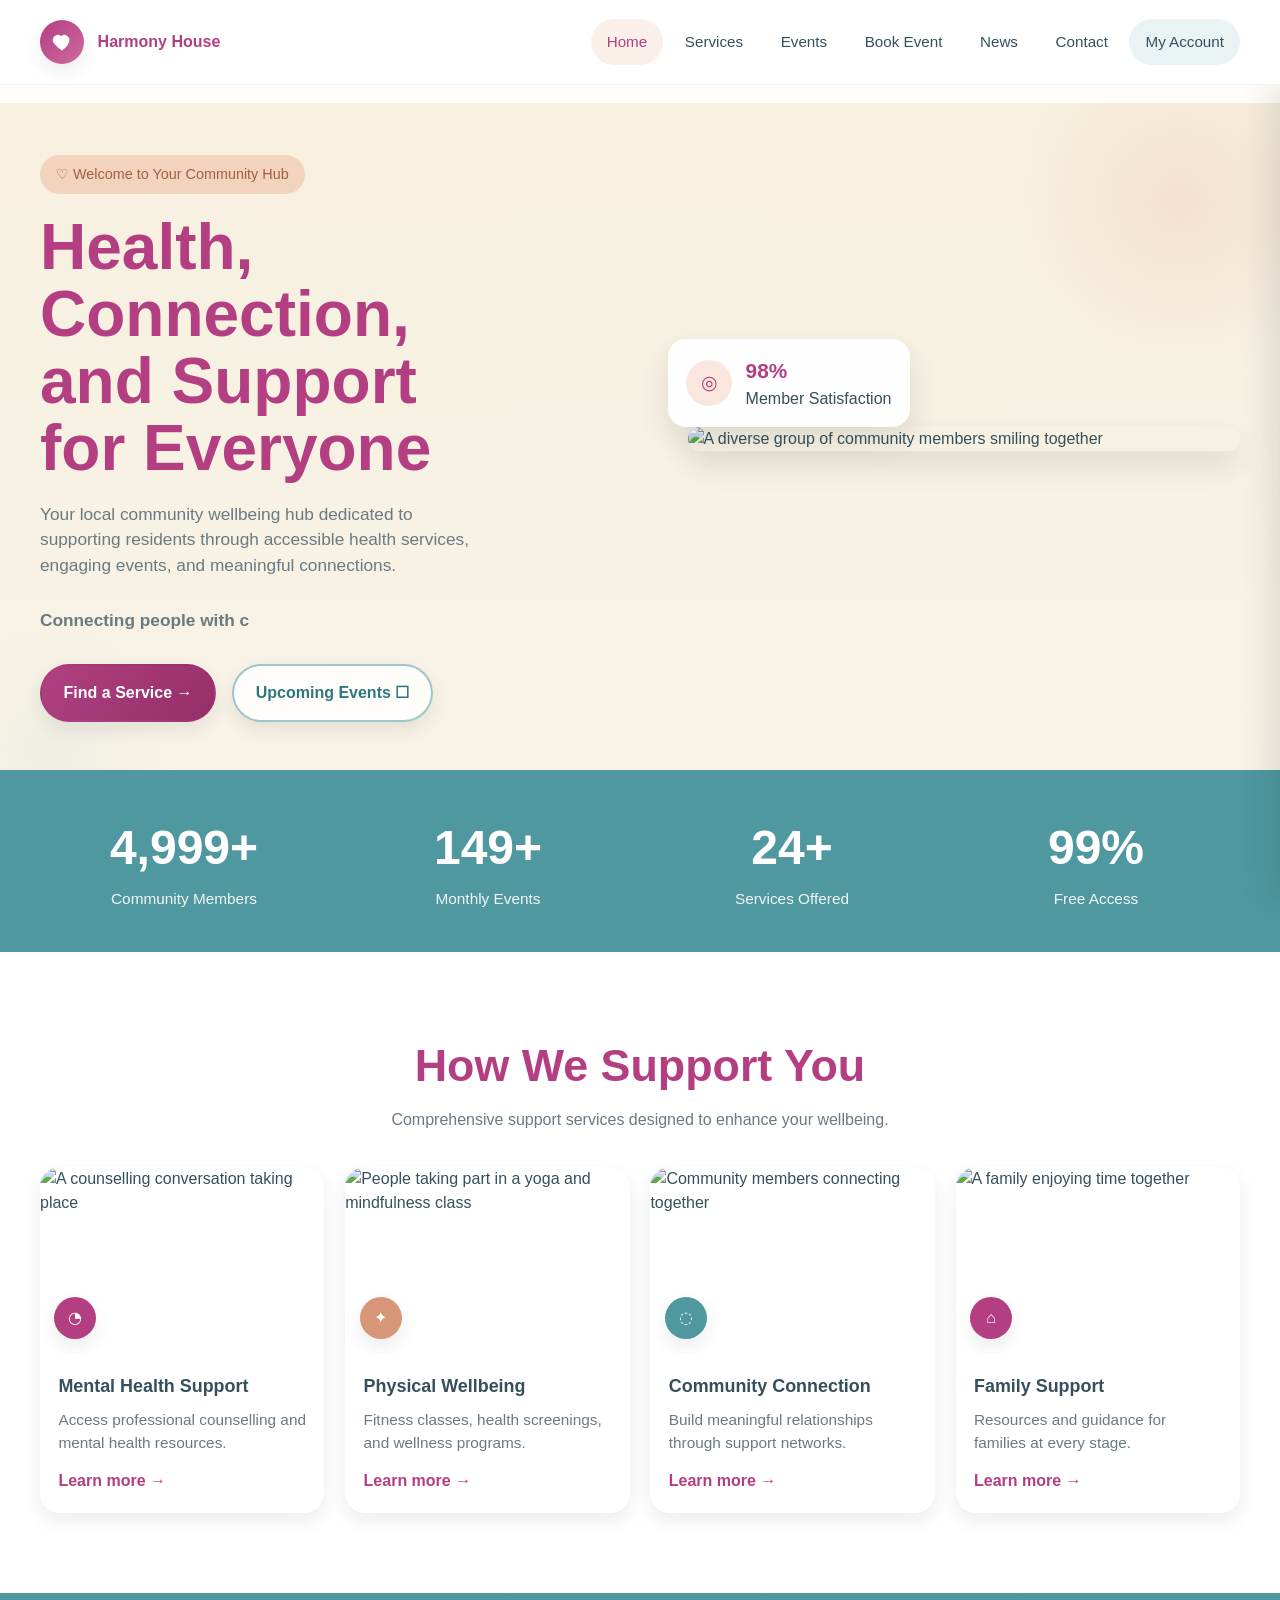
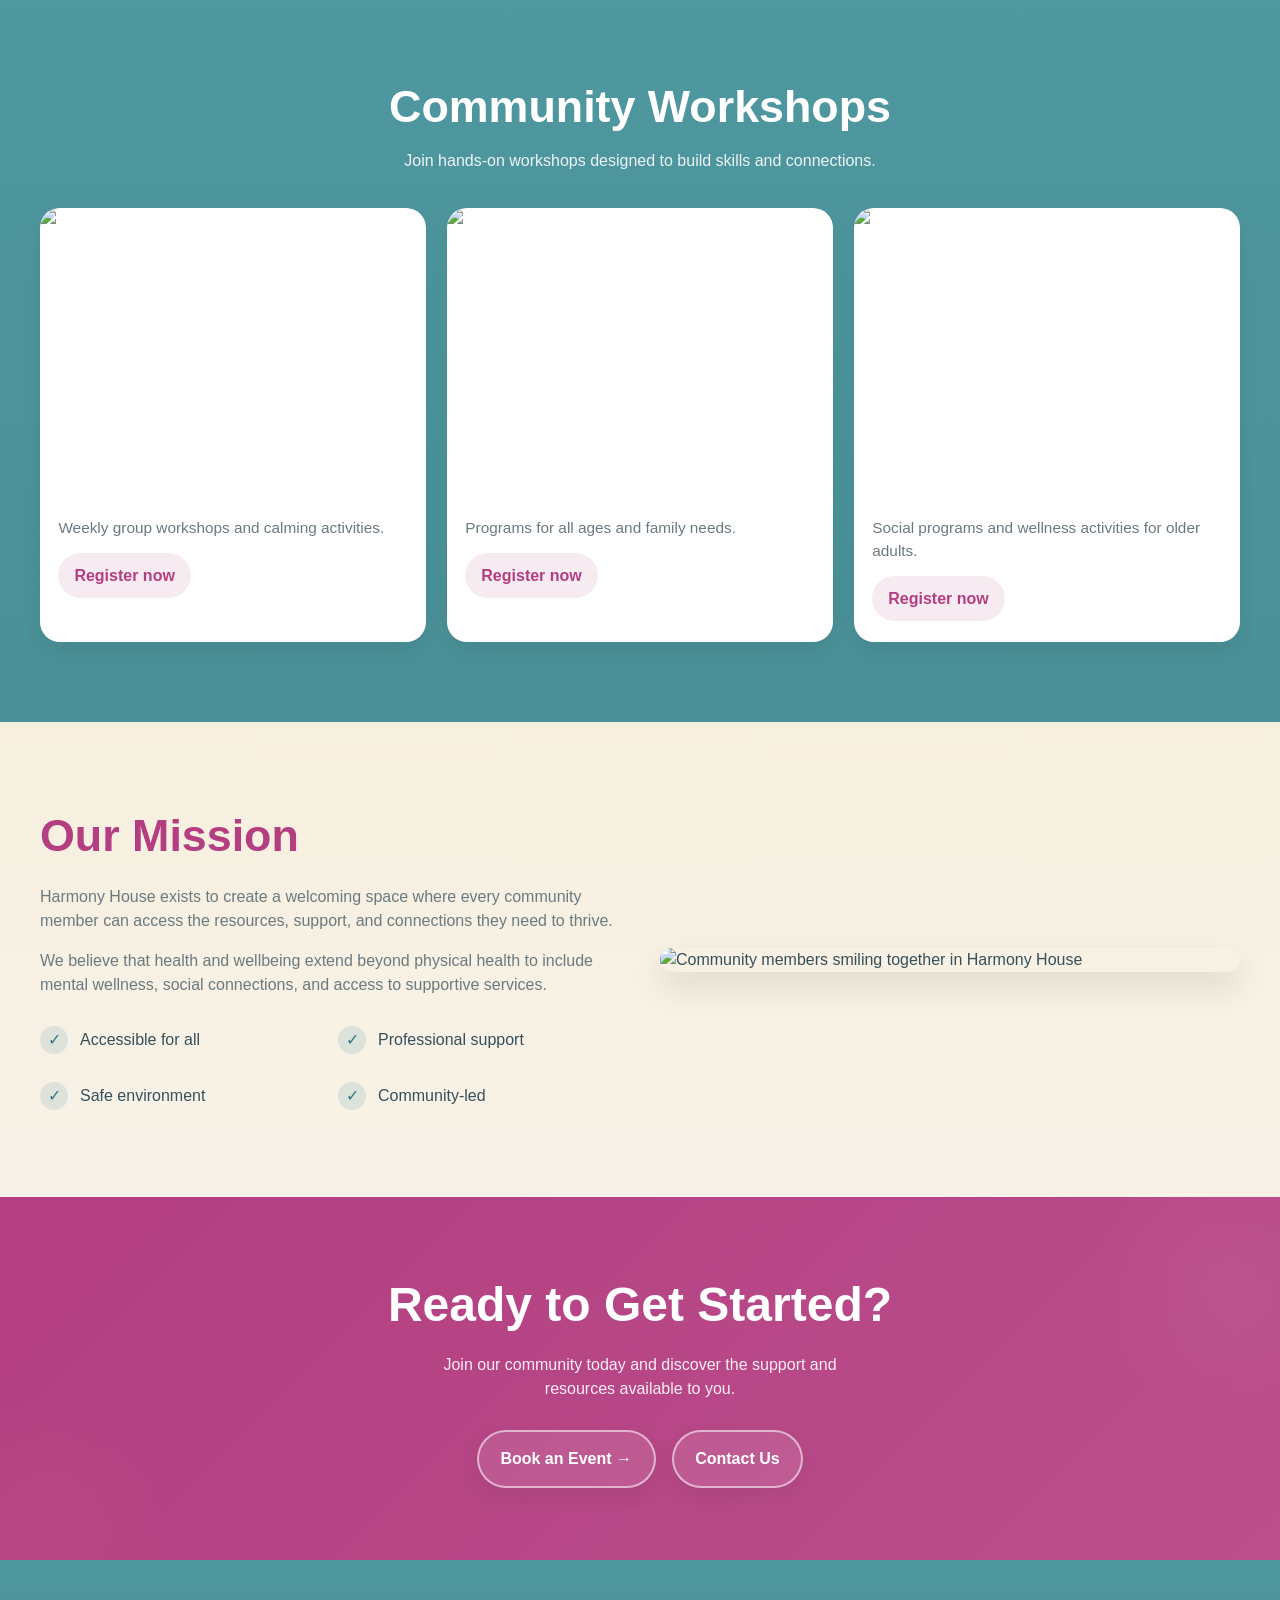
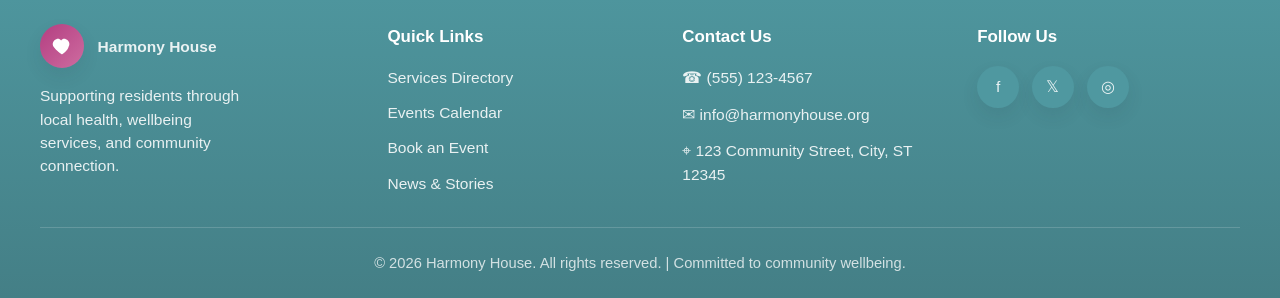
==== index.html @ 7d6f1ca0 "Initializing homepage" ====
<!DOCTYPE html>
<html lang="en">
<head>
  <meta charset="UTF-8" />
  <meta name="viewport" content="width=device-width, initial-scale=1.0" />
  <title>Harmony House | Home</title>
  <link rel="stylesheet" href="style.css">
</head>
<body>
  <div class="menu-overlay" id="menuOverlay"></div>

  <header class="site-header" id="siteHeader">
    <div class="container nav-wrap">
      <a class="brand" href="index.html" aria-label="Harmony House home page">
        <span class="brand-logo" aria-hidden="true">
          <svg viewBox="0 0 24 24" fill="currentColor">
            <path d="M12 21s-6.716-4.283-9.192-8.26C.963 9.76 2.15 5.85 5.79 4.504c2.075-.769 4.086-.09 5.21 1.46 1.124-1.55 3.135-2.229 5.21-1.46 3.64 1.347 4.826 5.256 2.982 8.236C18.716 16.717 12 21 12 21z"/>
          </svg>
        </span>
        <span>Harmony House</span>
      </a>

      <nav class="desktop-nav" aria-label="Primary navigation">
        <a href="index.html" class="active">Home</a>
        <a href="services.html">Services</a>
        <a href="events.html">Events</a>
        <a href="booking.html">Book Event</a>
        <a href="news.html">News</a>
        <a href="contact.html">Contact</a>
        <a href="account.html" class="account-link">My Account</a>
      </nav>

      <button class="menu-toggle" id="menuToggle" aria-label="Open navigation menu" aria-expanded="false" aria-controls="mobileMenu">
        <span></span>
      </button>
    </div>
  </header>

  <aside class="mobile-menu" id="mobileMenu" aria-hidden="true">
    <nav class="mobile-links" aria-label="Mobile navigation">
      <a href="index.html" class="active">Home</a>
      <a href="services.html">Services</a>
      <a href="events.html">Events</a>
      <a href="booking.html">Book Event</a>
      <a href="news.html">News</a>
      <a href="contact.html">Contact</a>
      <a href="account.html" class="account-link">My Account</a>
    </nav>

    <div class="mobile-meta">
      <div>
        <h4>Contact Us</h4>
        <p><a href="tel:+445551234567">(555) 123-4567</a></p>
        <p><a href="mailto:info@harmonyhouse.org">info@harmonyhouse.org</a></p>
        <p><a href="https://maps.google.com/?q=123%20Community%20Street%20City%20ST%2012345" target="_blank" rel="noopener">123 Community Street, City, ST 12345</a></p>
      </div>

      <div>
        <h4>Follow Us</h4>
        <div class="social-row">
          <a href="https://facebook.com" target="_blank" rel="noopener" aria-label="Facebook">f</a>
          <a href="https://twitter.com" target="_blank" rel="noopener" aria-label="Twitter">𝕏</a>
          <a href="https://instagram.com" target="_blank" rel="noopener" aria-label="Instagram">◎</a>
        </div>
      </div>
    </div>
  </aside>

  <main>
    <section class="hero">
      <div class="container hero-grid">
        <div class="hero-copy reveal">
          <div class="eyebrow">♡ Welcome to Your Community Hub</div>
          <h1>Health, Connection, and Support for Everyone</h1>
          <p>
            Your local community wellbeing hub dedicated to supporting residents through accessible health services,
            engaging events, and meaningful connections.
          </p>
          <p class="typing-text" id="typingText" aria-live="polite"></p>
          <div class="hero-actions">
            <a class="btn btn-primary" href="services.html">Find a Service →</a>
            <a class="btn btn-secondary" href="events.html">Upcoming Events ☐</a>
          </div>
        </div>

        <div class="hero-media reveal">
          <div class="hero-image">
            <img src="https://images.unsplash.com/photo-1529156069898-49953e39b3ac?auto=format&fit=crop&w=1200&q=80" alt="A diverse group of community members smiling together" />
          </div>
          <div class="satisfaction-badge">
            <div class="satisfaction-icon">◎</div>
            <div>
              <strong id="satisfactionCounter">98%</strong>
              <span>Member Satisfaction</span>
            </div>
          </div>
        </div>
      </div>
    </section>

    <section class="stats">
      <div class="container stats-grid reveal" id="statsGrid">
        <article class="stat-item">
          <span class="stat-number" data-target="5000" data-suffix="+">0</span>
          <span class="stat-label">Community Members</span>
        </article>
        <article class="stat-item">
          <span class="stat-number" data-target="150" data-suffix="+">0</span>
          <span class="stat-label">Monthly Events</span>
        </article>
        <article class="stat-item">
          <span class="stat-number" data-target="25" data-suffix="+">0</span>
          <span class="stat-label">Services Offered</span>
        </article>
        <article class="stat-item">
          <span class="stat-number" data-target="100" data-suffix="%">0</span>
          <span class="stat-label">Free Access</span>
        </article>
      </div>
    </section>

    <section class="section-light">
      <div class="container">
        <div class="section-heading reveal">
          <h2>How We Support You</h2>
          <p>Comprehensive support services designed to enhance your wellbeing.</p>
        </div>

        <div class="card-grid">
          <article class="card reveal">
            <a href="services.html?service=mental-health" aria-label="View mental health support service">
              <div class="card-media">
                <img src="https://images.unsplash.com/photo-1516302752625-fcc3c50ae61f?auto=format&fit=crop&w=900&q=80" alt="A counselling conversation taking place" />
                <span class="icon-chip icon-pink">◔</span>
              </div>
              <div class="card-body">
                <h3>Mental Health Support</h3>
                <p>Access professional counselling and mental health resources.</p>
                <span class="inline-link">Learn more →</span>
              </div>
            </a>
          </article>

          <article class="card reveal">
            <a href="services.html?service=physical-wellbeing" aria-label="View physical wellbeing service">
              <div class="card-media">
                <img src="https://images.unsplash.com/photo-1506126613408-eca07ce68773?auto=format&fit=crop&w=900&q=80" alt="People taking part in a yoga and mindfulness class" />
                <span class="icon-chip icon-peach">✦</span>
              </div>
              <div class="card-body">
                <h3>Physical Wellbeing</h3>
                <p>Fitness classes, health screenings, and wellness programs.</p>
                <span class="inline-link">Learn more →</span>
              </div>
            </a>
          </article>

          <article class="card reveal">
            <a href="services.html?service=community-connection" aria-label="View community connection service">
              <div class="card-media">
                <img src="https://images.unsplash.com/photo-1529156069898-49953e39b3ac?auto=format&fit=crop&w=900&q=80" alt="Community members connecting together" />
                <span class="icon-chip icon-teal">◌</span>
              </div>
              <div class="card-body">
                <h3>Community Connection</h3>
                <p>Build meaningful relationships through support networks.</p>
                <span class="inline-link">Learn more →</span>
              </div>
            </a>
          </article>

          <article class="card reveal">
            <a href="services.html?service=family-support" aria-label="View family support service">
              <div class="card-media">
                <img src="https://images.unsplash.com/photo-1511895426328-dc8714191300?auto=format&fit=crop&w=900&q=80" alt="A family enjoying time together" />
                <span class="icon-chip icon-pink">⌂</span>
              </div>
              <div class="card-body">
                <h3>Family Support</h3>
                <p>Resources and guidance for families at every stage.</p>
                <span class="inline-link">Learn more →</span>
              </div>
            </a>
          </article>
        </div>
      </div>
    </section>

    <section class="section-teal">
      <div class="container">
        <div class="section-heading reveal">
          <h2>Community Workshops</h2>
          <p>Join hands-on workshops designed to build skills and connections.</p>
        </div>

        <div class="workshop-grid">
          <article class="workshop-card reveal">
            <div class="card-media">
              <img src="https://images.unsplash.com/photo-1506126613408-eca07ce68773?auto=format&fit=crop&w=900&q=80" alt="Yoga and mindfulness workshop session" />
            </div>
            <div class="card-body">
              <h3>Yoga &amp; Mindfulness</h3>
              <p>Weekly group workshops and calming activities.</p>
              <a class="pill-link" href="booking.html?event=yoga-and-mindfulness">Register now</a>
            </div>
          </article>

          <article class="workshop-card reveal">
            <div class="card-media">
              <img src="https://images.unsplash.com/photo-1511895426328-dc8714191300?auto=format&fit=crop&w=900&q=80" alt="Family wellbeing workshop" />
            </div>
            <div class="card-body">
              <h3>Family Workshops</h3>
              <p>Programs for all ages and family needs.</p>
              <a class="pill-link" href="booking.html?event=family-workshops">Register now</a>
            </div>
          </article>

          <article class="workshop-card reveal">
            <div class="card-media">
              <img src="https://images.unsplash.com/photo-1516302752625-fcc3c50ae61f?auto=format&fit=crop&w=900&q=80" alt="Elderly support workshop session" />
            </div>
            <div class="card-body">
              <h3>Elderly Support</h3>
              <p>Social programs and wellness activities for older adults.</p>
              <a class="pill-link" href="booking.html?event=elderly-support">Register now</a>
            </div>
          </article>
        </div>
      </div>
    </section>

    <section class="mission">
      <div class="container mission-grid">
        <div class="reveal">
          <h2>Our Mission</h2>
          <p>Harmony House exists to create a welcoming space where every community member can access the resources, support, and connections they need to thrive.</p>
          <p>We believe that health and wellbeing extend beyond physical health to include mental wellness, social connections, and access to supportive services.</p>

          <ul class="mission-list">
            <li><span class="check-icon">✓</span> Accessible for all</li>
            <li><span class="check-icon">✓</span> Professional support</li>
            <li><span class="check-icon">✓</span> Safe environment</li>
            <li><span class="check-icon">✓</span> Community-led</li>
          </ul>
        </div>

        <div class="mission-image reveal">
          <img src="https://images.unsplash.com/photo-1529156069898-49953e39b3ac?auto=format&fit=crop&w=1200&q=80" alt="Community members smiling together in Harmony House" />
        </div>
      </div>
    </section>

    <section class="cta">
      <div class="container reveal">
        <h2>Ready to Get Started?</h2>
        <p>Join our community today and discover the support and resources available to you.</p>
        <div class="cta-actions">
          <a class="btn btn-secondary" href="booking.html">Book an Event →</a>
          <a class="btn btn-secondary" href="contact.html">Contact Us</a>
        </div>
      </div>
    </section>
  </main>

  <footer class="site-footer">
    <div class="container">
      <div class="footer-grid">
        <div class="footer-col">
          <a class="brand" href="index.html">
            <span class="brand-logo" aria-hidden="true">
              <svg viewBox="0 0 24 24" fill="currentColor">
                <path d="M12 21s-6.716-4.283-9.192-8.26C.963 9.76 2.15 5.85 5.79 4.504c2.075-.769 4.086-.09 5.21 1.46 1.124-1.55 3.135-2.229 5.21-1.46 3.64 1.347 4.826 5.256 2.982 8.236C18.716 16.717 12 21 12 21z"/>
              </svg>
            </span>
            <span>Harmony House</span>
          </a>
          <p style="margin-top: 1rem; max-width: 24ch;">Supporting residents through local health, wellbeing services, and community connection.</p>
        </div>

        <div class="footer-col">
          <h4>Quick Links</h4>
          <ul>
            <li><a href="services.html">Services Directory</a></li>
            <li><a href="events.html">Events Calendar</a></li>
            <li><a href="booking.html">Book an Event</a></li>
            <li><a href="news.html">News &amp; Stories</a></li>
          </ul>
        </div>

        <div class="footer-col">
          <h4>Contact Us</h4>
          <div class="contact-list">
            <a href="tel:+445551234567">☎ (555) 123-4567</a>
            <a href="mailto:info@harmonyhouse.org">✉ info@harmonyhouse.org</a>
            <a href="https://maps.google.com/?q=123%20Community%20Street%20City%20ST%2012345" target="_blank" rel="noopener">⌖ 123 Community Street, City, ST 12345</a>
          </div>
        </div>

        <div class="footer-col">
          <h4>Follow Us</h4>
          <div class="social-row">
            <a href="https://facebook.com" target="_blank" rel="noopener" aria-label="Facebook">f</a>
            <a href="https://twitter.com" target="_blank" rel="noopener" aria-label="Twitter">𝕏</a>
            <a href="https://instagram.com" target="_blank" rel="noopener" aria-label="Instagram">◎</a>
          </div>
        </div>
      </div>

      <div class="footer-bottom">© 2026 Harmony House. All rights reserved. | Committed to community wellbeing.</div>
    </div>
  </footer>
  <script src="script.js"></script>
</body>
</html>
---- style.css ----
:root {
      --bg-cream: #f7f0df;
      --bg-light: #fffdf7;
      --teal: #4f98a0;
      --teal-dark: #2f7780;
      --pink: #b33e81;
      --pink-dark: #932f69;
      --peach: #ebb095;
      --peach-dark: #d89678;
      --text: #35505b;
      --text-soft: #6a7a81;
      --white: #ffffff;
      --shadow: 0 14px 30px rgba(33, 44, 52, 0.12);
      --shadow-soft: 0 8px 18px rgba(33, 44, 52, 0.09);
      --radius-xl: 28px;
      --radius-lg: 20px;
      --radius-md: 14px;
      --radius-sm: 10px;
      --max-width: 1200px;
      --nav-height: 84px;
      --transition: 0.3s ease;
    }

    * {
      box-sizing: border-box;
      margin: 0;
      padding: 0;
    }

    html {
      scroll-behavior: smooth;
    }

    body {
      font-family: Arial, Helvetica, sans-serif;
      color: var(--text);
      background: var(--bg-light);
      line-height: 1.5;
      overflow-x: hidden;
    }

    a {
      color: inherit;
      text-decoration: none;
    }

    img {
      max-width: 100%;
      display: block;
    }

    button,
    input,
    textarea,
    select {
      font: inherit;
    }

    .container {
      width: min(calc(100% - 2rem), var(--max-width));
      margin: 0 auto;
    }

    .site-header {
      position: fixed;
      top: 0;
      left: 0;
      right: 0;
      z-index: 1000;
      background: rgba(255, 255, 255, 0.92);
      backdrop-filter: blur(12px);
      border-bottom: 1px solid rgba(179, 62, 129, 0.08);
      transition: var(--transition);
    }

    .site-header.scrolled {
      box-shadow: 0 8px 24px rgba(24, 33, 38, 0.08);
    }

    .nav-wrap {
      min-height: var(--nav-height);
      display: flex;
      align-items: center;
      justify-content: space-between;
      gap: 1rem;
    }

    .brand {
      display: inline-flex;
      align-items: center;
      gap: 0.85rem;
      font-weight: 700;
      color: var(--pink);
      white-space: nowrap;
    }

    .brand-logo {
      width: 44px;
      height: 44px;
      border-radius: 50%;
      background: linear-gradient(135deg, var(--pink), #ce6ca0);
      display: grid;
      place-items: center;
      color: var(--white);
      box-shadow: var(--shadow-soft);
      flex-shrink: 0;
    }

    .brand-logo svg {
      width: 22px;
      height: 22px;
    }

    .desktop-nav {
      display: flex;
      align-items: center;
      gap: 0.35rem;
    }

    .desktop-nav a {
      position: relative;
      padding: 0.7rem 1rem;
      border-radius: 999px;
      font-size: 0.95rem;
      color: var(--text);
      transition: var(--transition);
    }

    .desktop-nav a:hover,
    .desktop-nav a:focus-visible,
    .desktop-nav a.active {
      background: rgba(235, 176, 149, 0.2);
      color: var(--pink);
    }

    .desktop-nav a.account-link {
      background: rgba(79, 152, 160, 0.12);
    }

    .menu-toggle {
      display: none;
      width: 50px;
      height: 50px;
      border: none;
      border-radius: 14px;
      background: rgba(179, 62, 129, 0.08);
      cursor: pointer;
      align-items: center;
      justify-content: center;
      transition: var(--transition);
    }

    .menu-toggle:hover {
      background: rgba(179, 62, 129, 0.15);
      transform: translateY(-2px);
    }

    .menu-toggle span,
    .menu-toggle::before,
    .menu-toggle::after {
      content: "";
      display: block;
      width: 20px;
      height: 2.5px;
      background: var(--pink);
      border-radius: 999px;
      transition: var(--transition);
      position: absolute;
    }

    .menu-toggle span { transform: translateY(0); }
    .menu-toggle::before { transform: translateY(-7px); }
    .menu-toggle::after { transform: translateY(7px); }

    .menu-toggle.is-open span { opacity: 0; }
    .menu-toggle.is-open::before { transform: rotate(45deg); }
    .menu-toggle.is-open::after { transform: rotate(-45deg); }

    .mobile-menu {
      position: fixed;
      inset: var(--nav-height) 0 0 auto;
      width: min(100%, 400px);
      background: rgba(255, 255, 255, 0.98);
      transform: translateX(100%);
      transition: 0.35s ease;
      box-shadow: -10px 0 30px rgba(32, 42, 48, 0.12);
      z-index: 999;
      overflow-y: auto;
      padding: 1.25rem;
    }

    .mobile-menu.open {
      transform: translateX(0);
    }

    .mobile-menu .mobile-links {
      display: grid;
      gap: 0.7rem;
      margin-bottom: 2rem;
    }

    .mobile-menu .mobile-links a {
      padding: 0.95rem 1rem;
      border-radius: 12px;
      background: #fff;
      border: 1px solid rgba(53, 80, 91, 0.08);
      transition: var(--transition);
    }

    .mobile-menu .mobile-links a.active,
    .mobile-menu .mobile-links a:hover {
      background: rgba(235, 176, 149, 0.35);
      color: var(--pink);
      transform: translateX(4px);
    }

    .mobile-menu .mobile-links a.account-link {
      background: rgba(79, 152, 160, 0.14);
    }

    .mobile-meta {
      display: grid;
      gap: 1.1rem;
      padding-top: 1.5rem;
      border-top: 1px solid rgba(53, 80, 91, 0.08);
    }

    .mobile-meta h4 {
      margin-bottom: 0.4rem;
      color: var(--teal-dark);
    }

    .mobile-meta p,
    .mobile-meta a {
      color: var(--text-soft);
      font-size: 0.96rem;
    }

    .social-row {
      display: flex;
      gap: 0.8rem;
      flex-wrap: wrap;
    }

    .social-row a {
      width: 42px;
      height: 42px;
      border-radius: 50%;
      background: var(--teal);
      color: var(--white);
      display: grid;
      place-items: center;
      transition: var(--transition);
      box-shadow: var(--shadow-soft);
    }

    .social-row a:hover {
      transform: translateY(-4px) scale(1.04);
      background: var(--teal-dark);
    }

    .menu-overlay {
      position: fixed;
      inset: 0;
      background: rgba(19, 24, 28, 0.35);
      opacity: 0;
      pointer-events: none;
      transition: var(--transition);
      z-index: 998;
    }

    .menu-overlay.show {
      opacity: 1;
      pointer-events: auto;
    }

    main {
      padding-top: calc(var(--nav-height) + 1.2rem);
    }

    section {
      position: relative;
      overflow: hidden;
    }

    .hero {
      background: linear-gradient(180deg, var(--bg-cream), #f8f3e7 100%);
      padding: 3.25rem 0 0;
    }

    .hero::before,
    .hero::after,
    .cta::before,
    .cta::after {
      content: "";
      position: absolute;
      border-radius: 50%;
      opacity: 0.24;
      animation: floatShape 8s ease-in-out infinite;
      pointer-events: none;
    }

    .hero::before {
      width: 360px;
      height: 360px;
      right: -80px;
      top: -80px;
      background: radial-gradient(circle, var(--peach), transparent 65%);
    }

    .hero::after {
      width: 280px;
      height: 280px;
      left: -90px;
      bottom: -120px;
      background: radial-gradient(circle, rgba(79, 152, 160, 0.2), transparent 65%);
      animation-delay: 1.5s;
    }

    .hero-grid {
      display: grid;
      grid-template-columns: 1.1fr 1fr;
      gap: 2.5rem;
      align-items: center;
      padding-bottom: 3rem;
    }

    .eyebrow {
      display: inline-flex;
      align-items: center;
      gap: 0.5rem;
      padding: 0.55rem 1rem;
      background: rgba(235, 176, 149, 0.45);
      color: #a35f45;
      border-radius: 999px;
      font-size: 0.9rem;
      margin-bottom: 1.2rem;
    }

    .hero h1 {
      font-size: clamp(2.5rem, 5vw, 4.5rem);
      line-height: 1.05;
      color: var(--pink);
      max-width: 12ch;
      margin-bottom: 1.2rem;
    }

    .hero p {
      max-width: 45ch;
      font-size: 1.08rem;
      color: var(--text-soft);
      margin-bottom: 1.8rem;
    }

    .hero-actions {
      display: flex;
      gap: 1rem;
      flex-wrap: wrap;
    }

    .btn {
      display: inline-flex;
      align-items: center;
      justify-content: center;
      gap: 0.5rem;
      min-height: 52px;
      padding: 0.95rem 1.35rem;
      border-radius: 999px;
      border: 2px solid transparent;
      font-weight: 700;
      cursor: pointer;
      transition: var(--transition);
      box-shadow: var(--shadow-soft);
    }

    .btn-primary {
      background: linear-gradient(135deg, var(--pink), var(--pink-dark));
      color: var(--white);
    }

    .btn-primary:hover,
    .btn-primary:focus-visible {
      transform: translateY(-3px);
      box-shadow: 0 12px 24px rgba(179, 62, 129, 0.24);
    }

    .btn-secondary {
      background: rgba(255, 255, 255, 0.8);
      border-color: rgba(79, 152, 160, 0.55);
      color: var(--teal-dark);
    }

    .btn-secondary:hover,
    .btn-secondary:focus-visible {
      transform: translateY(-3px);
      background: var(--white);
    }

    .hero-media {
      position: relative;
    }

    .hero-image {
      border-radius: var(--radius-xl);
      overflow: hidden;
      box-shadow: var(--shadow);
      transform: translateY(0);
      transition: transform 0.45s ease, box-shadow 0.45s ease;
    }

    .hero-image:hover {
      transform: translateY(-6px);
      box-shadow: 0 24px 44px rgba(32, 42, 48, 0.18);
    }

    .hero-image img,
    .mission-image img,
    .card img,
    .workshop-card img {
      width: 100%;
      height: 100%;
      object-fit: cover;
      transition: transform 0.7s ease;
    }

    .hero-image:hover img,
    .mission-image:hover img,
    .card:hover img,
    .workshop-card:hover img {
      transform: scale(1.04);
    }

    .satisfaction-badge {
      position: absolute;
      left: -20px;
      bottom: 24px;
      background: rgba(255, 255, 255, 0.96);
      border-radius: 18px;
      padding: 1rem 1.15rem;
      box-shadow: var(--shadow);
      display: flex;
      align-items: center;
      gap: 0.85rem;
      min-width: 180px;
      animation: floatCard 5s ease-in-out infinite;
    }

    .satisfaction-icon {
      width: 46px;
      height: 46px;
      border-radius: 50%;
      display: grid;
      place-items: center;
      background: rgba(235, 176, 149, 0.32);
      color: var(--pink);
      font-size: 1.2rem;
      flex-shrink: 0;
    }

    .satisfaction-badge strong {
      display: block;
      color: var(--pink);
      font-size: 1.3rem;
    }

    .stats {
      background: var(--teal);
      color: var(--white);
      padding: 2rem 0;
    }

    .stats-grid {
      display: grid;
      grid-template-columns: repeat(4, 1fr);
      gap: 1rem;
      text-align: center;
    }

    .stat-item {
      padding: 0.6rem;
    }

    .stat-number {
      display: block;
      font-size: clamp(2rem, 4vw, 3rem);
      font-weight: 800;
      margin-bottom: 0.2rem;
    }

    .stat-label {
      font-size: 0.96rem;
      opacity: 0.92;
    }

    .section-light {
      background: #fff;
      padding: 5rem 0;
    }

    .section-teal {
      background: linear-gradient(180deg, #4f98a0, #4a9097);
      color: var(--white);
      padding: 5rem 0;
    }

    .section-heading {
      text-align: center;
      margin-bottom: 2.2rem;
    }

    .section-heading h2 {
      font-size: clamp(2rem, 4vw, 2.8rem);
      color: var(--pink);
      margin-bottom: 0.5rem;
    }

    .section-teal .section-heading h2 {
      color: var(--white);
    }

    .section-heading p {
      color: var(--text-soft);
      max-width: 58ch;
      margin: 0 auto;
    }

    .section-teal .section-heading p {
      color: rgba(255, 255, 255, 0.9);
    }

    .card-grid {
      display: grid;
      grid-template-columns: repeat(4, 1fr);
      gap: 1.3rem;
    }

    .card,
    .workshop-card {
      background: var(--white);
      border-radius: var(--radius-lg);
      overflow: hidden;
      box-shadow: var(--shadow-soft);
      transition: transform var(--transition), box-shadow var(--transition);
      position: relative;
    }

    .card:hover,
    .workshop-card:hover {
      transform: translateY(-10px);
      box-shadow: 0 18px 38px rgba(35, 45, 50, 0.16);
    }

    .card-media,
    .workshop-card .card-media {
      position: relative;
      aspect-ratio: 1.25 / 0.82;
      overflow: hidden;
    }

    .icon-chip {
      position: absolute;
      left: 0.9rem;
      bottom: 0.9rem;
      width: 42px;
      height: 42px;
      border-radius: 50%;
      display: grid;
      place-items: center;
      color: var(--white);
      font-size: 1rem;
      box-shadow: var(--shadow-soft);
    }

    .icon-pink { background: var(--pink); }
    .icon-peach { background: var(--peach-dark); }
    .icon-teal { background: var(--teal); }

    .card-body {
      padding: 1.2rem 1.15rem 1.3rem;
    }

    .card h3,
    .workshop-card h3 {
      font-size: 1.12rem;
      margin-bottom: 0.55rem;
    }

    .card p,
    .workshop-card p {
      color: var(--text-soft);
      font-size: 0.96rem;
      margin-bottom: 0.9rem;
    }

    .inline-link {
      display: inline-flex;
      align-items: center;
      gap: 0.35rem;
      color: var(--pink);
      font-weight: 700;
      transition: var(--transition);
    }

    .inline-link:hover {
      gap: 0.55rem;
    }

    .workshop-grid {
      display: grid;
      grid-template-columns: repeat(3, 1fr);
      gap: 1.3rem;
    }

    .pill-link {
      display: inline-flex;
      align-items: center;
      justify-content: center;
      min-height: 42px;
      padding: 0.65rem 1rem;
      border-radius: 999px;
      background: rgba(179, 62, 129, 0.1);
      color: var(--pink);
      font-weight: 700;
      transition: var(--transition);
    }

    .pill-link:hover {
      background: var(--pink);
      color: var(--white);
    }

    .mission {
      background: linear-gradient(180deg, var(--bg-cream), #f8f2e8);
      padding: 5rem 0;
    }

    .mission-grid {
      display: grid;
      grid-template-columns: 1fr 1fr;
      gap: 2.5rem;
      align-items: center;
    }

    .mission h2 {
      color: var(--pink);
      font-size: clamp(2rem, 4vw, 2.8rem);
      margin-bottom: 1rem;
    }

    .mission p {
      color: var(--text-soft);
      margin-bottom: 1rem;
    }

    .mission-list {
      margin-top: 1.35rem;
      display: grid;
      grid-template-columns: repeat(2, minmax(0, 1fr));
      gap: 0.85rem 1rem;
    }

    .mission-list li {
      list-style: none;
      display: flex;
      align-items: center;
      gap: 0.75rem;
      padding: 0.45rem 0;
      transition: var(--transition);
    }

    .mission-list li:hover {
      transform: translateX(4px);
    }

    .check-icon {
      width: 28px;
      height: 28px;
      border-radius: 50%;
      background: rgba(79, 152, 160, 0.16);
      color: var(--teal-dark);
      display: grid;
      place-items: center;
      flex-shrink: 0;
      animation: pulseSoft 2.8s ease-in-out infinite;
    }

    .mission-image {
      border-radius: var(--radius-xl);
      overflow: hidden;
      box-shadow: var(--shadow);
      transition: transform 0.45s ease, box-shadow 0.45s ease;
    }

    .mission-image:hover {
      transform: translateY(-6px);
      box-shadow: 0 24px 44px rgba(32, 42, 48, 0.18);
    }

    .cta {
      background: linear-gradient(135deg, var(--pink), #bb4f8b);
      color: var(--white);
      text-align: center;
      padding: 4.5rem 0;
    }

    .cta::before {
      width: 300px;
      height: 300px;
      right: -100px;
      top: -60px;
      background: radial-gradient(circle, rgba(255,255,255,0.16), transparent 66%);
    }

    .cta::after {
      width: 260px;
      height: 260px;
      left: -90px;
      bottom: -90px;
      background: radial-gradient(circle, rgba(235,176,149,0.24), transparent 66%);
      animation-delay: 1s;
    }

    .cta h2 {
      font-size: clamp(2rem, 4vw, 3rem);
      margin-bottom: 0.75rem;
    }

    .cta p {
      max-width: 50ch;
      margin: 0 auto 1.8rem;
      color: rgba(255, 255, 255, 0.9);
    }

    .cta-actions {
      display: flex;
      justify-content: center;
      flex-wrap: wrap;
      gap: 1rem;
    }

    .cta .btn-secondary {
      border-color: rgba(255, 255, 255, 0.55);
      color: var(--white);
      background: rgba(255, 255, 255, 0.1);
    }

    .cta .btn-secondary:hover {
      background: rgba(255, 255, 255, 0.18);
    }

    .site-footer {
      background: linear-gradient(180deg, #4f98a0, #447f86);
      color: var(--white);
      padding: 4rem 0 1.5rem;
    }

    .footer-grid {
      display: grid;
      grid-template-columns: 1.2fr 1fr 1fr 1fr;
      gap: 2rem;
      padding-bottom: 2rem;
      border-bottom: 1px solid rgba(255, 255, 255, 0.16);
    }

    .footer-col h4 {
      font-size: 1.06rem;
      margin-bottom: 1rem;
    }

    .footer-col p,
    .footer-col li,
    .footer-col a {
      color: rgba(255,255,255,0.88);
      font-size: 0.97rem;
    }

    .footer-col ul {
      list-style: none;
      display: grid;
      gap: 0.75rem;
    }

    .footer-col a:hover {
      color: #fff;
    }

    .contact-list {
      display: grid;
      gap: 0.85rem;
    }

    .contact-list a,
    .contact-list span {
      display: inline-flex;
      align-items: center;
      gap: 0.65rem;
    }

    .footer-bottom {
      text-align: center;
      padding-top: 1.5rem;
      color: rgba(255,255,255,0.76);
      font-size: 0.92rem;
    }

    .reveal {
      opacity: 0;
      transform: translateY(34px);
      transition: opacity 0.75s ease, transform 0.75s ease;
    }

    .reveal.visible {
      opacity: 1;
      transform: translateY(0);
    }

    .typing-text {
      min-height: 1.55em;
      font-weight: 700;
      color: var(--pink);
    }

    @keyframes floatShape {
      0%, 100% { transform: translateY(0) scale(1); }
      50% { transform: translateY(-12px) scale(1.04); }
    }

    @keyframes floatCard {
      0%, 100% { transform: translateY(0); }
      50% { transform: translateY(-8px); }
    }

    @keyframes pulseSoft {
      0%, 100% { transform: scale(1); }
      50% { transform: scale(1.08); }
    }

    @media (max-width: 1024px) {
      .desktop-nav {
        display: none;
      }

      .menu-toggle {
        display: inline-flex;
        position: relative;
      }

      .hero-grid,
      .mission-grid,
      .footer-grid {
        grid-template-columns: 1fr;
      }

      .hero h1 {
        max-width: 14ch;
        line-height: 1.1;
        font-size: clamp(2.5rem, 5vw, 2.5rem);
      }

      .card-grid {
        grid-template-columns: repeat(2, 1fr);
      }

      .workshop-grid {
        grid-template-columns: 1fr;
      }

      .satisfaction-badge {
        left: 20px;
      }
    }

    @media (max-width: 760px) {
      :root {
        --nav-height: 74px;
      }

      main {
        padding-top: calc(var(--nav-height) + 0.6rem);
      }

      .hero {
        padding-top: 2rem;
      }

      .hero-grid,
      .mission-grid {
        gap: 1.7rem;
      }

      .hero-actions,
      .cta-actions {
        flex-direction: column;
        align-items: stretch;
      }

      .btn {
        width: 100%;
      }

      .stats-grid,
      .card-grid,
      .mission-list {
        grid-template-columns: 1fr 1fr;
      }

      .section-light,
      .section-teal,
      .mission,
      .cta {
        padding: 3.8rem 0;
      }

      .satisfaction-badge {
        position: static;
        margin-top: 1rem;
        width: fit-content;
      }

      .mobile-menu {
        width: 100%;
      }
    }

    @media (max-width: 560px) {
      .container {
        width: min(calc(100% - 1.2rem), var(--max-width));
      }

      .brand span {
        font-size: 1.02rem;
      }

      .hero h1,
      .section-heading h2,
      .mission h2,
      .cta h2 {
        line-height: 1.1;
      }

      .stats-grid,
      .card-grid,
      .mission-list {
        grid-template-columns: 1fr;
      }

      .hero p,
      .section-heading p,
      .mission p,
      .footer-col p,
      .footer-col li,
      .footer-col a {
        font-size: 0.95rem;
      }

      .card-body {
        padding: 1rem;
      }
    }
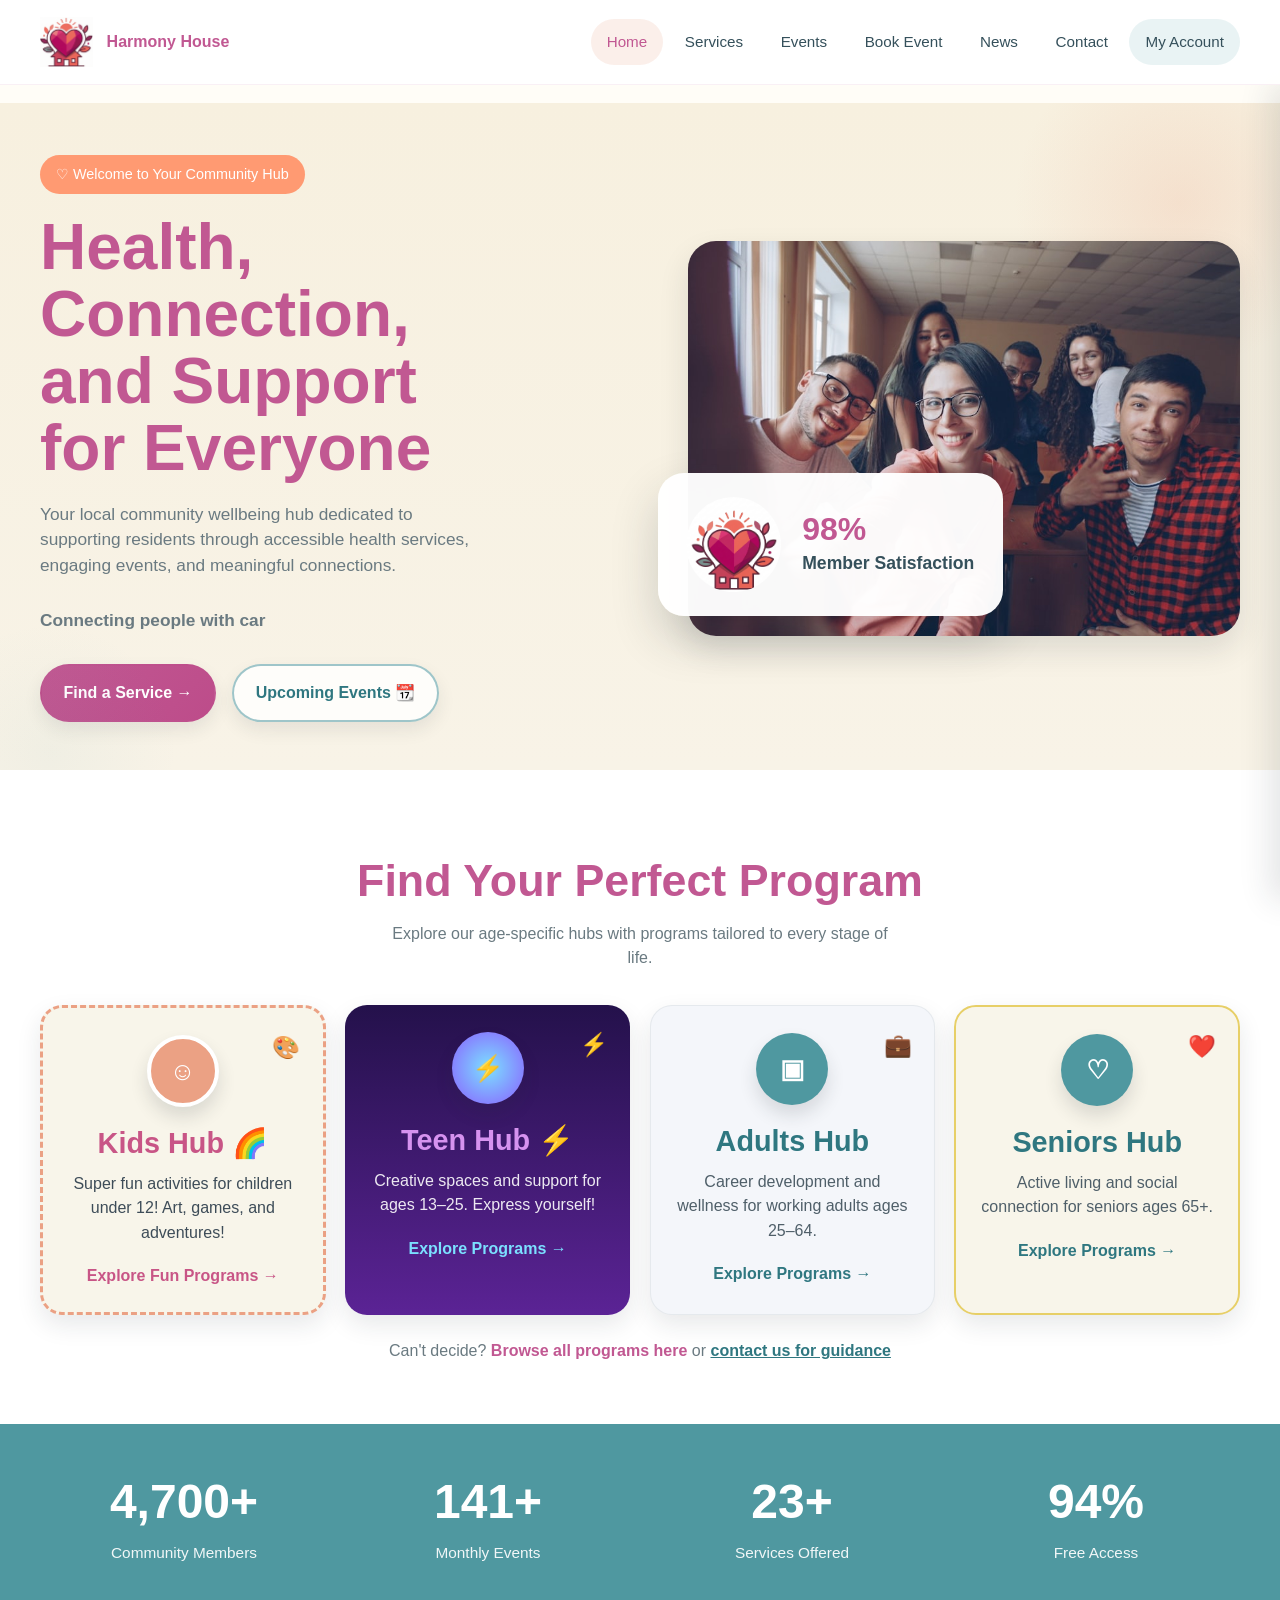
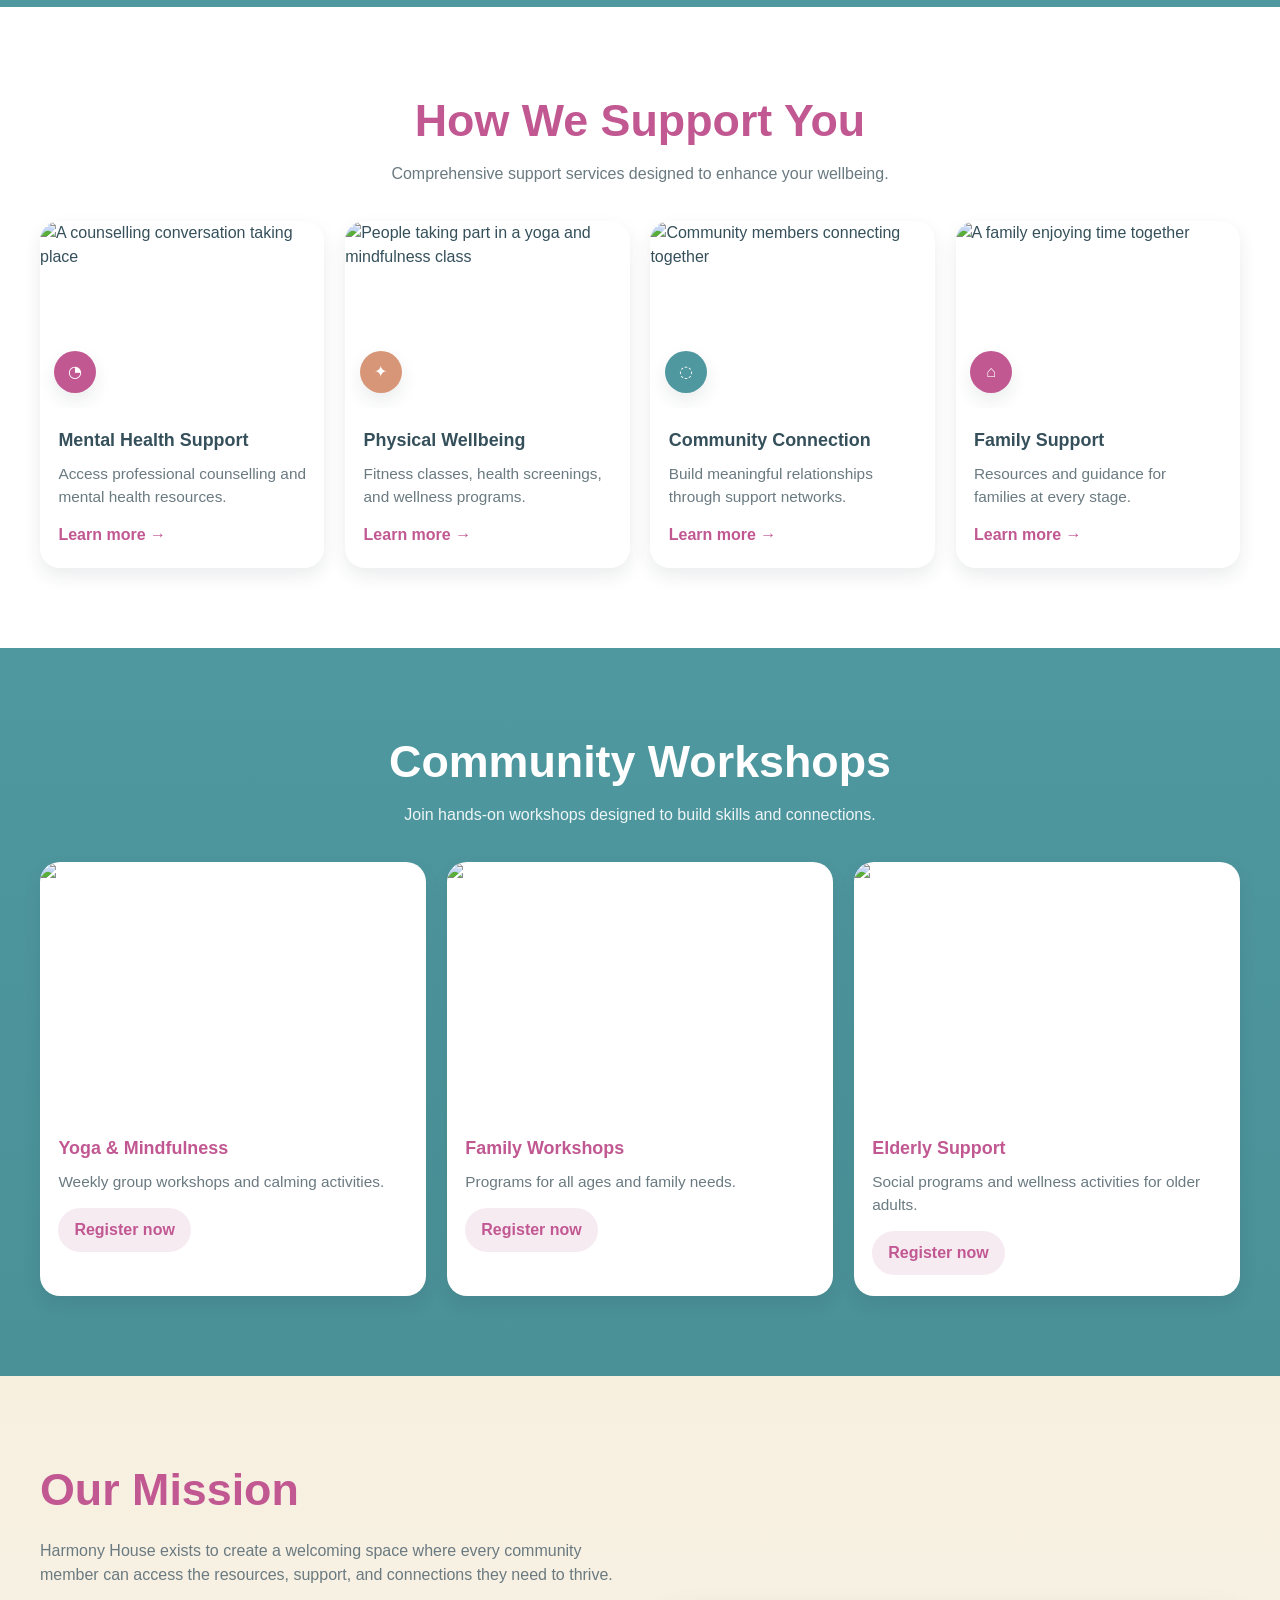
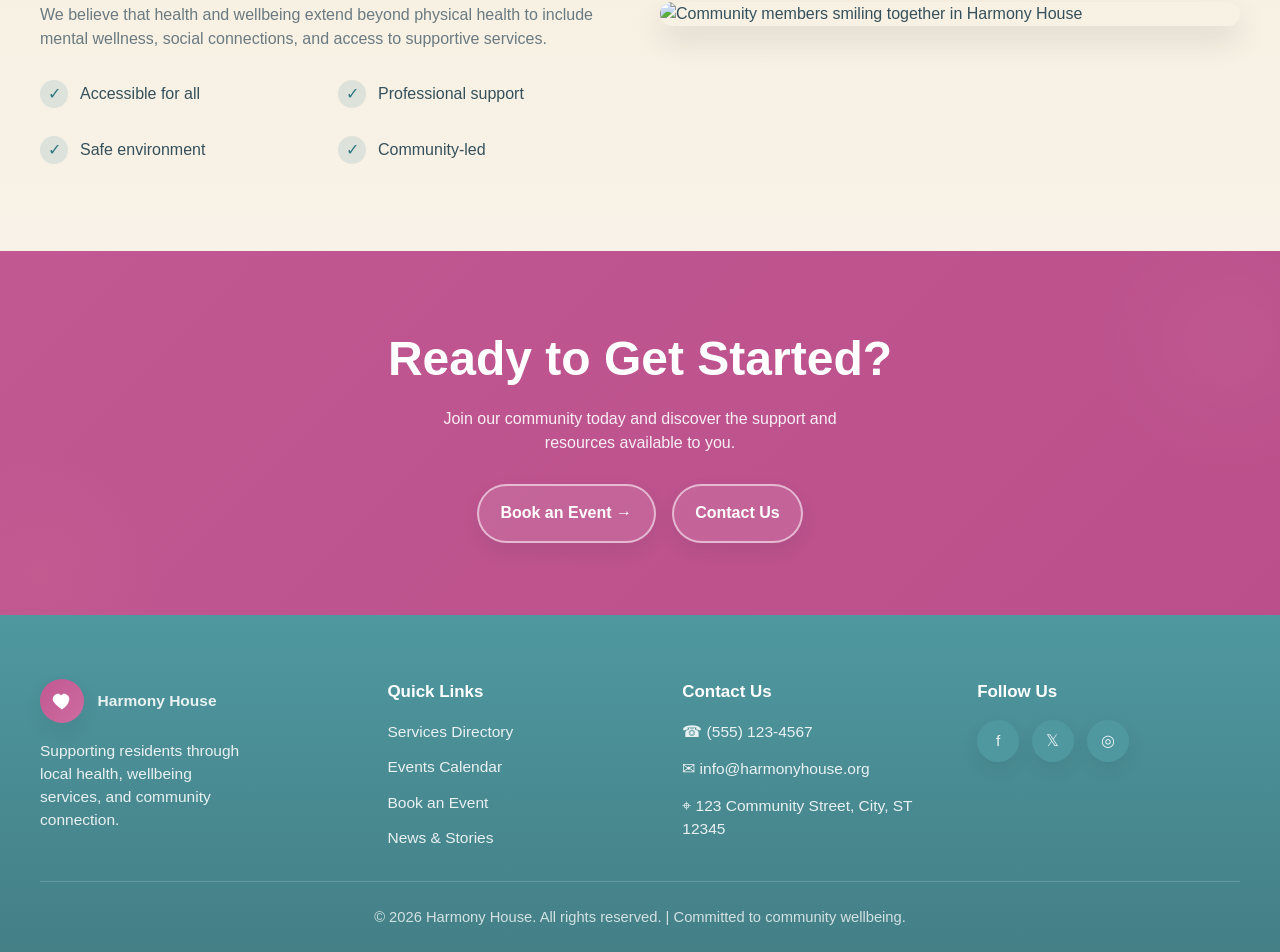
==== commit 181bb8e7: "Version 0" ====
--- a/index.html
+++ b/index.html
@@ -4,7 +4,7 @@
   <meta charset="UTF-8" />
   <meta name="viewport" content="width=device-width, initial-scale=1.0" />
   <title>Harmony House | Home</title>
-  <link rel="stylesheet" href="style.css">
+  <link rel="stylesheet" href="css/style.css">
 </head>
 <body>
   <div class="menu-overlay" id="menuOverlay"></div>
@@ -12,12 +12,8 @@
   <header class="site-header" id="siteHeader">
     <div class="container nav-wrap">
       <a class="brand" href="index.html" aria-label="Harmony House home page">
-        <span class="brand-logo" aria-hidden="true">
-          <svg viewBox="0 0 24 24" fill="currentColor">
-            <path d="M12 21s-6.716-4.283-9.192-8.26C.963 9.76 2.15 5.85 5.79 4.504c2.075-.769 4.086-.09 5.21 1.46 1.124-1.55 3.135-2.229 5.21-1.46 3.64 1.347 4.826 5.256 2.982 8.236C18.716 16.717 12 21 12 21z"/>
-          </svg>
-        </span>
-        <span>Harmony House</span>
+        <img src="images/logo.png" alt="Harmony House Logo" class="nav-logo-img">
+        <span class="brand-text">Harmony House</span>
       </a>
 
       <nav class="desktop-nav" aria-label="Primary navigation">
@@ -79,22 +75,90 @@
           <p class="typing-text" id="typingText" aria-live="polite"></p>
           <div class="hero-actions">
             <a class="btn btn-primary" href="services.html">Find a Service →</a>
-            <a class="btn btn-secondary" href="events.html">Upcoming Events ☐</a>
+            <a class="btn btn-secondary" href="events.html">Upcoming Events 📆</a>
           </div>
         </div>
 
         <div class="hero-media reveal">
           <div class="hero-image">
-            <img src="https://images.unsplash.com/photo-1529156069898-49953e39b3ac?auto=format&fit=crop&w=1200&q=80" alt="A diverse group of community members smiling together" />
+            <img src="images/imageHeroSection.jpg" alt="A diverse group of community members smiling together"/>
           </div>
           <div class="satisfaction-badge">
-            <div class="satisfaction-icon">◎</div>
+            <div class="satisfaction-icon">
+              <img src="images/logoC.png" alt="Harmony House logo">
+            </div>
             <div>
               <strong id="satisfactionCounter">98%</strong>
               <span>Member Satisfaction</span>
             </div>
           </div>
         </div>
+      </div>
+    </section>
+
+    <section class="programs-section section-light">
+      <div class="container">
+        <div class="section-heading reveal">
+          <h2>Find Your Perfect Program</h2>
+          <p>Explore our age-specific hubs with programs tailored to every stage of life.</p>
+        </div>
+
+        <div class="programs-grid">
+          <article class="program-card kids-card reveal">
+            <a href="kids.html" aria-label="Explore Kids Hub">
+              <div class="program-card-icon-wrap">
+                <span class="program-card-icon">☺</span>
+                <span class="program-card-corner">🎨</span>
+              </div>
+              <h3>Kids Hub 🌈</h3>
+              <p>Super fun activities for children under 12! Art, games, and adventures!</p>
+              <span class="program-link">Explore Fun Programs →</span>
+            </a>
+          </article>
+
+          <article class="program-card teens-card reveal">
+            <a href="teens.html" aria-label="Explore Teen Hub">
+              <div class="program-card-icon-wrap">
+                <span class="program-card-icon">⚡</span>
+                <span class="program-card-corner">⚡</span>
+              </div>
+              <h3>Teen Hub ⚡</h3>
+              <p>Creative spaces and support for ages 13–25. Express yourself!</p>
+              <span class="program-link">Explore Programs →</span>
+            </a>
+          </article>
+
+          <article class="program-card adults-card reveal">
+            <a href="adults.html" aria-label="Explore Adults Hub">
+              <div class="program-card-icon-wrap">
+                <span class="program-card-icon">▣</span>
+                <span class="program-card-corner">💼</span>
+              </div>
+              <h3>Adults Hub</h3>
+              <p>Career development and wellness for working adults ages 25–64.</p>
+              <span class="program-link">Explore Programs →</span>
+            </a>
+          </article>
+
+          <article class="program-card seniors-card reveal">
+            <a href="seniors.html" aria-label="Explore Seniors Hub">
+              <div class="program-card-icon-wrap">
+                <span class="program-card-icon">♡</span>
+                <span class="program-card-corner">❤️</span>
+              </div>
+              <h3>Seniors Hub</h3>
+              <p>Active living and social connection for seniors ages 65+.</p>
+              <span class="program-link">Explore Programs →</span>
+            </a>
+          </article>
+        </div>
+
+        <p class="programs-helper reveal">
+          Can't decide?
+          <a href="services.html">Browse all programs here</a>
+          or
+          <a href="contact.html">contact us for guidance</a>
+        </p>
       </div>
     </section>
 
@@ -156,7 +220,7 @@
           </article>
 
           <article class="card reveal">
-            <a href="services.html?service=community-connection" aria-label="View community connection service">
+            <a href="services.html?service=youth-support" aria-label="View community connection service">
               <div class="card-media">
                 <img src="https://images.unsplash.com/photo-1529156069898-49953e39b3ac?auto=format&fit=crop&w=900&q=80" alt="Community members connecting together" />
                 <span class="icon-chip icon-teal">◌</span>
@@ -310,6 +374,6 @@
       <div class="footer-bottom">© 2026 Harmony House. All rights reserved. | Committed to community wellbeing.</div>
     </div>
   </footer>
-  <script src="script.js"></script>
+  <script src="js/script.js"></script>
 </body>
 </html>
--- a/css/style.css
+++ b/css/style.css
@@ -0,0 +1,4023 @@
+/* =========================
+   HOME PAGE
+========================= */
+    :root {
+      --bg-cream: #f7f0df;
+      --bg-light: #fffdf7;
+      --teal: #4f98a0;
+      --teal-dark: #2f7780;
+      --pink: #c15892;
+      --pink-dark: #bd4c8a;
+      --peach: #ecac91;
+      --peach-dark: #d89678;
+      --text: #35505b;
+      --text-soft: #6a7a81;
+      --white: #ffffff;
+      --shadow: 0 14px 30px rgba(33, 44, 52, 0.12);
+      --shadow-soft: 0 8px 18px rgba(33, 44, 52, 0.09);
+      --radius-xl: 28px;
+      --radius-lg: 20px;
+      --radius-md: 14px;
+      --radius-sm: 10px;
+      --max-width: 1200px;
+      --nav-height: 84px;
+      --transition: 0.3s ease;
+    }
+
+    * {
+      box-sizing: border-box;
+      margin: 0;
+      padding: 0;
+    }
+
+    html {
+      scroll-behavior: smooth;
+    }
+
+/* Style for image logo */
+.nav-logo-img {
+  height: 50px;    /* Adjust this to make the logo bigger or smaller */
+  width: auto;     /* Keeps the proportions perfect */
+  display: block;  /* Removes weird bottom spacing */
+}
+
+/* Ensure the brand link aligns the image and text nicely */
+.brand {
+  display: flex;
+  align-items: center;
+  gap: 12px;       /* Space between the logo and the text */
+  text-decoration: none;
+}
+
+/* If you want to hide the text on mobile but keep it for SEO */
+@media (max-width: 480px) {
+  .brand-text {
+    display: none;
+  }
+}
+
+    body {
+      font-family: Arial, Helvetica, sans-serif;
+      color: var(--text);
+      background: var(--bg-light);
+      line-height: 1.5;
+      overflow-x: hidden;
+    }
+
+    a {
+      color: inherit;
+      text-decoration: none;
+    }
+
+    img {
+      max-width: 100%;
+      display: block;
+    }
+
+    button,
+    input,
+    textarea,
+    select {
+      font: inherit;
+    }
+
+    .container {
+      width: min(calc(100% - 2rem), var(--max-width));
+      margin: 0 auto;
+    }
+
+    .site-header {
+      position: fixed;
+      top: 0;
+      left: 0;
+      right: 0;
+      z-index: 1000;
+      background: rgba(255, 255, 255, 0.92);
+      backdrop-filter: blur(12px);
+      border-bottom: 1px solid rgba(179, 62, 129, 0.08);
+      transition: var(--transition);
+    }
+
+    .site-header.scrolled {
+      box-shadow: 0 8px 24px rgba(24, 33, 38, 0.08);
+    }
+
+    .nav-wrap {
+      min-height: var(--nav-height);
+      display: flex;
+      align-items: center;
+      justify-content: space-between;
+      gap: 1rem;
+    }
+
+    .brand {
+      display: inline-flex;
+      align-items: center;
+      gap: 0.85rem;
+      font-weight: 700;
+      color: var(--pink);
+      white-space: nowrap;
+    }
+
+    .brand-logo {
+      width: 44px;
+      height: 44px;
+      border-radius: 50%;
+      background: linear-gradient(135deg, var(--pink), #ce6ca0);
+      display: grid;
+      place-items: center;
+      color: var(--white);
+      box-shadow: var(--shadow-soft);
+      flex-shrink: 0;
+    }
+
+    .brand-logo svg {
+      width: 22px;
+      height: 22px;
+    }
+
+    .desktop-nav {
+      display: flex;
+      align-items: center;
+      gap: 0.35rem;
+    }
+
+    .desktop-nav a {
+      position: relative;
+      padding: 0.7rem 1rem;
+      border-radius: 999px;
+      font-size: 0.95rem;
+      color: var(--text);
+      transition: var(--transition);
+    }
+
+    .desktop-nav a:hover,
+    .desktop-nav a:focus-visible,
+    .desktop-nav a.active {
+      background: rgba(235, 176, 149, 0.2);
+      color: var(--pink);
+    }
+
+    .desktop-nav a.account-link {
+      background: rgba(79, 152, 160, 0.12);
+    }
+
+    .menu-toggle {
+      display: none;
+      width: 50px;
+      height: 50px;
+      border: none;
+      border-radius: 14px;
+      background: rgba(179, 62, 129, 0.08);
+      cursor: pointer;
+      align-items: center;
+      justify-content: center;
+      transition: var(--transition);
+    }
+
+    .menu-toggle:hover {
+      background: rgba(179, 62, 129, 0.15);
+      transform: translateY(-2px);
+    }
+
+    .menu-toggle span,
+    .menu-toggle::before,
+    .menu-toggle::after {
+      content: "";
+      display: block;
+      width: 20px;
+      height: 2.5px;
+      background: var(--pink);
+      border-radius: 999px;
+      transition: var(--transition);
+      position: absolute;
+    }
+
+    .menu-toggle span { transform: translateY(0); }
+    .menu-toggle::before { transform: translateY(-7px); }
+    .menu-toggle::after { transform: translateY(7px); }
+
+    .menu-toggle.is-open span { opacity: 0; }
+    .menu-toggle.is-open::before { transform: rotate(45deg); }
+    .menu-toggle.is-open::after { transform: rotate(-45deg); }
+
+    .mobile-menu {
+      position: fixed;
+      inset: var(--nav-height) 0 0 auto;
+      width: min(100%, 400px);
+      background: rgba(255, 255, 255, 0.98);
+      transform: translateX(100%);
+      transition: 0.35s ease;
+      box-shadow: -10px 0 30px rgba(32, 42, 48, 0.12);
+      z-index: 999;
+      overflow-y: auto;
+      padding: 1.25rem;
+    }
+
+    .mobile-menu.open {
+      transform: translateX(0);
+    }
+
+    .mobile-menu .mobile-links {
+      display: grid;
+      gap: 0.7rem;
+      margin-bottom: 2rem;
+    }
+
+    .mobile-menu .mobile-links a {
+      padding: 0.95rem 1rem;
+      border-radius: 12px;
+      background: #fff;
+      border: 1px solid rgba(53, 80, 91, 0.08);
+      transition: var(--transition);
+    }
+
+    .mobile-menu .mobile-links a.active,
+    .mobile-menu .mobile-links a:hover {
+      background: rgba(235, 176, 149, 0.35);
+      color: var(--pink);
+      transform: translateX(4px);
+    }
+
+    .mobile-menu .mobile-links a.account-link {
+      background: rgba(79, 152, 160, 0.14);
+    }
+
+    .mobile-meta {
+      display: grid;
+      gap: 1.1rem;
+      padding-top: 1.5rem;
+      border-top: 1px solid rgba(53, 80, 91, 0.08);
+    }
+
+    .mobile-meta h4 {
+      margin-bottom: 0.4rem;
+      color: var(--teal-dark);
+    }
+
+    .mobile-meta p,
+    .mobile-meta a {
+      color: var(--text-soft);
+      font-size: 0.96rem;
+    }
+
+    .social-row {
+      display: flex;
+      gap: 0.8rem;
+      flex-wrap: wrap;
+    }
+
+    .social-row a {
+      width: 42px;
+      height: 42px;
+      border-radius: 50%;
+      background: var(--teal);
+      color: var(--white);
+      display: grid;
+      place-items: center;
+      transition: var(--transition);
+      box-shadow: var(--shadow-soft);
+    }
+
+    .social-row a:hover {
+      transform: translateY(-4px) scale(1.04);
+      background: var(--teal-dark);
+    }
+
+    .menu-overlay {
+      position: fixed;
+      inset: 0;
+      background: rgba(19, 24, 28, 0.35);
+      opacity: 0;
+      pointer-events: none;
+      transition: var(--transition);
+      z-index: 998;
+    }
+
+    .menu-overlay.show {
+      opacity: 1;
+      pointer-events: auto;
+    }
+
+    main {
+      padding-top: calc(var(--nav-height) + 1.2rem);
+    }
+
+    section {
+      position: relative;
+      overflow: hidden;
+    }
+
+    .hero {
+      background: linear-gradient(180deg, var(--bg-cream), #f8f3e7 100%);
+      padding: 3.25rem 0 0;
+    }
+
+    .hero::before,
+    .hero::after,
+    .cta::before,
+    .cta::after {
+      content: "";
+      position: absolute;
+      border-radius: 50%;
+      opacity: 0.24;
+      animation: floatShape 8s ease-in-out infinite;
+      pointer-events: none;
+    }
+
+    .hero::before {
+      width: 360px;
+      height: 360px;
+      right: -80px;
+      top: -80px;
+      background: radial-gradient(circle, var(--peach), transparent 65%);
+    }
+
+    .hero::after {
+      width: 280px;
+      height: 280px;
+      left: -90px;
+      bottom: -120px;
+      background: radial-gradient(circle, rgba(79, 152, 160, 0.2), transparent 65%);
+      animation-delay: 1.5s;
+    }
+
+    .hero-grid {
+      display: grid;
+      grid-template-columns: 1.1fr 1fr;
+      gap: 2.5rem;
+      align-items: center;
+      padding-bottom: 3rem;
+    }
+
+    .eyebrow {
+      display: inline-flex;
+      align-items: center;
+      gap: 0.5rem;
+      padding: 0.55rem 1rem;
+      background: rgb(255 154 114);
+      color: #ffffff;
+      border-radius: 999px;
+      font-size: 0.9rem;
+      margin-bottom: 1.2rem;
+    }
+
+    .hero h1 {
+      font-size: clamp(2.5rem, 5vw, 4.5rem);
+      line-height: 1.05;
+      color: var(--pink);
+      max-width: 12ch;
+      margin-bottom: 1.2rem;
+    }
+
+    .hero p {
+      max-width: 45ch;
+      font-size: 1.08rem;
+      color: var(--text-soft);
+      margin-bottom: 1.8rem;
+    }
+
+    .hero-actions {
+      display: flex;
+      gap: 1rem;
+      flex-wrap: wrap;
+    }
+
+    .btn {
+      display: inline-flex;
+      align-items: center;
+      justify-content: center;
+      gap: 0.5rem;
+      min-height: 52px;
+      padding: 0.95rem 1.35rem;
+      border-radius: 999px;
+      border: 2px solid transparent;
+      font-weight: 700;
+      cursor: pointer;
+      transition: var(--transition);
+      box-shadow: var(--shadow-soft);
+    }
+
+    .btn-primary {
+      background: linear-gradient(135deg, var(--pink), var(--pink-dark));
+      color: var(--white);
+    }
+
+    .btn-primary:hover,
+    .btn-primary:focus-visible {
+      transform: translateY(-3px);
+      box-shadow: 0 12px 24px rgba(179, 62, 129, 0.24);
+    }
+
+    .btn-secondary {
+      background: rgba(255, 255, 255, 0.8);
+      border-color: rgba(79, 152, 160, 0.55);
+      color: var(--teal-dark);
+    }
+
+    .btn-secondary:hover,
+    .btn-secondary:focus-visible {
+      transform: translateY(-3px);
+      background: var(--white);
+    }
+
+    .hero-media {
+      position: relative;
+    }
+
+    .hero-image {
+      aspect-ratio: 14/10;
+      border-radius: var(--radius-xl);
+      overflow: hidden;
+      box-shadow: var(--shadow);
+      transform: translateY(0);
+      transition: transform 0.45s ease, box-shadow 0.45s ease;
+    }
+
+    .hero-image:hover {
+      transform: translateY(-6px);
+      box-shadow: 0 24px 44px rgba(32, 42, 48, 0.18);
+    }
+
+    .hero-image img,
+    .mission-image img,
+    .card img,
+    .workshop-card img {
+      width: 100%;
+      height: 100%;
+      object-fit: cover;
+      transition: transform 0.7s ease;
+    }
+
+    .hero-image:hover img,
+    .mission-image:hover img,
+    .card:hover img,
+    .workshop-card:hover img {
+      transform: scale(1.04);
+    }
+
+    .satisfaction-badge {
+      position: absolute;
+      left: -30px;
+      bottom: 20px;
+      background: rgba(255, 255, 255, 0.97);
+      border-radius: 26px;
+      padding: 1.5rem 1.8rem;
+      box-shadow: 0 22px 48px rgba(33, 44, 52, 0.2);
+      display: flex;
+      align-items: center;
+      gap: 1.3rem;
+      min-width: 320px;
+      animation: badgeFloat 4s ease-in-out infinite;
+    }
+
+    .satisfaction-icon {
+      width: 95px;
+      height: 95px;
+      border-radius: 50%;
+      overflow: hidden; /* IMPORTANT for cropping */
+      flex-shrink: 0;
+      box-shadow: 0 0 0 0 rgba(193, 88, 146, 0.3);
+      animation: logoPulseRing 2.4s ease-in-out infinite;
+    }
+
+    .satisfaction-icon img {
+      width: 100%;
+      height: 100%;
+      object-fit: cover;   /* makes it fill + crop nicely */
+    }
+
+    .satisfaction-badge strong {
+      display: block;
+      color: var(--pink);
+      font-size: 2rem;   /* bigger */
+      line-height: 1;
+      margin-bottom: 0.3rem;
+    }
+
+    .satisfaction-badge span {
+      font-size: 1.1rem;
+      color: var(--text);
+      font-weight: 600;
+    }
+
+    .stats {
+      background: var(--teal);
+      color: var(--white);
+      padding: 2rem 0;
+    }
+
+    .stats-grid {
+      display: grid;
+      grid-template-columns: repeat(4, 1fr);
+      gap: 1rem;
+      text-align: center;
+    }
+
+    .stat-item {
+      padding: 0.6rem;
+    }
+
+    .stat-number {
+      display: block;
+      font-size: clamp(2rem, 4vw, 3rem);
+      font-weight: 800;
+      margin-bottom: 0.2rem;
+    }
+
+    .stat-label {
+      font-size: 0.96rem;
+      opacity: 0.92;
+    }
+
+    .section-light {
+      background: #fff;
+      padding: 5rem 0;
+    }
+
+    .section-teal {
+      background: linear-gradient(180deg, #4f98a0, #4a9097);
+      color: var(--white);
+      padding: 5rem 0;
+    }
+
+    .section-heading {
+      text-align: center;
+      margin-bottom: 2.2rem;
+    }
+
+    .section-heading h2 {
+      font-size: clamp(2rem, 4vw, 2.8rem);
+      color: var(--pink);
+      margin-bottom: 0.5rem;
+    }
+
+    .section-teal .section-heading h2 {
+      color: var(--white);
+    }
+
+    .section-heading p {
+      color: var(--text-soft);
+      max-width: 58ch;
+      margin: 0 auto;
+    }
+
+    .section-teal .section-heading p {
+      color: rgba(255, 255, 255, 0.9);
+    }
+
+    .card-grid {
+      display: grid;
+      grid-template-columns: repeat(4, 1fr);
+      gap: 1.3rem;
+    }
+
+    .card,
+    .workshop-card {
+      background: var(--white);
+      border-radius: var(--radius-lg);
+      overflow: hidden;
+      box-shadow: var(--shadow-soft);
+      transition: transform var(--transition), box-shadow var(--transition);
+      position: relative;
+    }
+
+    .card:hover,
+    .workshop-card:hover {
+      transform: translateY(-10px);
+      box-shadow: 0 18px 38px rgba(35, 45, 50, 0.16);
+    }
+
+    .card-media,
+    .workshop-card .card-media {
+      position: relative;
+      aspect-ratio: 1.25 / 0.82;
+      overflow: hidden;
+    }
+
+    .icon-chip {
+      position: absolute;
+      left: 0.9rem;
+      bottom: 0.9rem;
+      width: 42px;
+      height: 42px;
+      border-radius: 50%;
+      display: grid;
+      place-items: center;
+      color: var(--white);
+      font-size: 1rem;
+      box-shadow: var(--shadow-soft);
+    }
+
+    .icon-pink { background: var(--pink); }
+    .icon-peach { background: var(--peach-dark); }
+    .icon-teal { background: var(--teal); }
+
+    .card-body {
+      padding: 1.2rem 1.15rem 1.3rem;
+    }
+
+    .card h3,
+    .workshop-card h3 {
+      font-size: 1.12rem;
+      margin-bottom: 0.55rem;
+    }
+
+    .workshop-card h3 {
+      color: var(--pink);
+    }
+
+    .card p,
+    .workshop-card p {
+      color: var(--text-soft);
+      font-size: 0.96rem;
+      margin-bottom: 0.9rem;
+    }
+
+    .inline-link {
+      display: inline-flex;
+      align-items: center;
+      gap: 0.35rem;
+      color: var(--pink);
+      font-weight: 700;
+      transition: var(--transition);
+    }
+
+    .inline-link:hover {
+      gap: 0.55rem;
+    }
+
+    .workshop-grid {
+      display: grid;
+      grid-template-columns: repeat(3, 1fr);
+      gap: 1.3rem;
+    }
+
+    .pill-link {
+      display: inline-flex;
+      align-items: center;
+      justify-content: center;
+      min-height: 42px;
+      padding: 0.65rem 1rem;
+      border-radius: 999px;
+      background: rgba(179, 62, 129, 0.1);
+      color: var(--pink);
+      font-weight: 700;
+      transition: var(--transition);
+    }
+
+    .pill-link:hover {
+      background: var(--pink);
+      color: var(--white);
+    }
+
+    .mission {
+      background: linear-gradient(180deg, var(--bg-cream), #f8f2e8);
+      padding: 5rem 0;
+    }
+
+    .mission-grid {
+      display: grid;
+      grid-template-columns: 1fr 1fr;
+      gap: 2.5rem;
+      align-items: center;
+    }
+
+    .mission h2 {
+      color: var(--pink);
+      font-size: clamp(2rem, 4vw, 2.8rem);
+      margin-bottom: 1rem;
+    }
+
+    .mission p {
+      color: var(--text-soft);
+      margin-bottom: 1rem;
+    }
+
+    .mission-list {
+      margin-top: 1.35rem;
+      display: grid;
+      grid-template-columns: repeat(2, minmax(0, 1fr));
+      gap: 0.85rem 1rem;
+    }
+
+    .mission-list li {
+      list-style: none;
+      display: flex;
+      align-items: center;
+      gap: 0.75rem;
+      padding: 0.45rem 0;
+      transition: var(--transition);
+    }
+
+    .mission-list li:hover {
+      transform: translateX(4px);
+    }
+
+    .check-icon {
+      width: 28px;
+      height: 28px;
+      border-radius: 50%;
+      background: rgba(79, 152, 160, 0.16);
+      color: var(--teal-dark);
+      display: grid;
+      place-items: center;
+      flex-shrink: 0;
+      animation: pulseSoft 2.8s ease-in-out infinite;
+    }
+
+    .mission-image {
+      border-radius: var(--radius-xl);
+      overflow: hidden;
+      box-shadow: var(--shadow);
+      transition: transform 0.45s ease, box-shadow 0.45s ease;
+    }
+
+    .mission-image:hover {
+      transform: translateY(-6px);
+      box-shadow: 0 24px 44px rgba(32, 42, 48, 0.18);
+    }
+
+    .cta {
+      background: linear-gradient(135deg, var(--pink), #bb4f8b);
+      color: var(--white);
+      text-align: center;
+      padding: 4.5rem 0;
+    }
+
+    .cta::before {
+      width: 300px;
+      height: 300px;
+      right: -100px;
+      top: -60px;
+      background: radial-gradient(circle, rgba(255,255,255,0.16), transparent 66%);
+    }
+
+    .cta::after {
+      width: 260px;
+      height: 260px;
+      left: -90px;
+      bottom: -90px;
+      background: radial-gradient(circle, rgba(235,176,149,0.24), transparent 66%);
+      animation-delay: 1s;
+    }
+
+    .cta h2 {
+      font-size: clamp(2rem, 4vw, 3rem);
+      margin-bottom: 0.75rem;
+    }
+
+    .cta p {
+      max-width: 50ch;
+      margin: 0 auto 1.8rem;
+      color: rgba(255, 255, 255, 0.9);
+    }
+
+    .cta-actions {
+      display: flex;
+      justify-content: center;
+      flex-wrap: wrap;
+      gap: 1rem;
+    }
+
+    .cta .btn-secondary {
+      border-color: rgba(255, 255, 255, 0.55);
+      color: var(--white);
+      background: rgba(255, 255, 255, 0.1);
+    }
+
+    .cta .btn-secondary:hover {
+      background: rgba(255, 255, 255, 0.18);
+    }
+
+    .site-footer {
+      background: linear-gradient(180deg, #4f98a0, #447f86);
+      color: var(--white);
+      padding: 4rem 0 1.5rem;
+    }
+
+    .footer-grid {
+      display: grid;
+      grid-template-columns: 1.2fr 1fr 1fr 1fr;
+      gap: 2rem;
+      padding-bottom: 2rem;
+      border-bottom: 1px solid rgba(255, 255, 255, 0.16);
+    }
+
+    .footer-col h4 {
+      font-size: 1.06rem;
+      margin-bottom: 1rem;
+    }
+
+    .footer-col p,
+    .footer-col li,
+    .footer-col a {
+      color: rgba(255,255,255,0.88);
+      font-size: 0.97rem;
+    }
+
+    .footer-col ul {
+      list-style: none;
+      display: grid;
+      gap: 0.75rem;
+    }
+
+    .footer-col a:hover {
+      color: #fff;
+    }
+
+    .contact-list {
+      display: grid;
+      gap: 0.85rem;
+    }
+
+    .contact-list a,
+    .contact-list span {
+      display: inline-flex;
+      align-items: center;
+      gap: 0.65rem;
+    }
+
+    .footer-bottom {
+      text-align: center;
+      padding-top: 1.5rem;
+      color: rgba(255,255,255,0.76);
+      font-size: 0.92rem;
+    }
+
+    .reveal {
+      opacity: 0;
+      transform: translateY(34px);
+      transition: opacity 0.75s ease, transform 0.75s ease;
+    }
+
+    .reveal.visible {
+      opacity: 1;
+      transform: translateY(0);
+    }
+
+    .typing-text {
+      min-height: 1.55em;
+      font-weight: 700;
+      color: var(--pink);
+    }
+
+    @keyframes floatShape {
+      0%, 100% { transform: translateY(0) scale(1); }
+      50% { transform: translateY(-12px) scale(1.04); }
+    }
+
+    @keyframes floatCard {
+      0%, 100% { transform: translateY(0); }
+      50% { transform: translateY(-8px); }
+    }
+
+    @keyframes pulseSoft {
+      0%, 100% { transform: scale(1); }
+      50% { transform: scale(1.08); }
+    }
+
+    @keyframes badgeFloat {
+      0%, 100% {
+        transform: translateY(0);
+      }
+      50% {
+        transform: translateY(-10px);
+      }
+    }
+
+    @keyframes logoPulseRing {
+      0% {
+        box-shadow: 0 0 0 0 rgba(193, 88, 146, 0.35);
+      }
+      70% {
+        box-shadow: 0 0 0 20px rgba(193, 88, 146, 0);
+      }
+      100% {
+        box-shadow: 0 0 0 0 rgba(193, 88, 146, 0);
+      }
+    }
+
+    @media (max-width: 1024px) {
+      .desktop-nav {
+        display: none;
+      }
+
+      .menu-toggle {
+        display: inline-flex;
+        position: relative;
+      }
+
+      .hero-grid,
+      .mission-grid,
+      .footer-grid {
+        grid-template-columns: 1fr;
+      }
+
+      .hero h1 {
+        max-width: 14ch;
+        line-height: 1.1;
+        font-size: clamp(2.5rem, 5vw, 2.5rem);
+      }
+
+      .card-grid {
+        grid-template-columns: repeat(2, 1fr);
+      }
+
+      .workshop-grid {
+        grid-template-columns: 1fr;
+      }
+
+      .satisfaction-badge {
+        left: 20px;
+      }
+    }
+
+    @media (max-width: 760px) {
+      :root {
+        --nav-height: 74px;
+      }
+
+      main {
+        padding-top: calc(var(--nav-height) + 0.6rem);
+      }
+
+      .hero {
+        padding-top: 2rem;
+      }
+
+      .hero-grid,
+      .mission-grid {
+        gap: 1.7rem;
+      }
+
+      .hero-actions,
+      .cta-actions {
+        flex-direction: column;
+        align-items: stretch;
+      }
+
+      .btn {
+        width: 100%;
+      }
+
+      .stats-grid,
+      .card-grid,
+      .mission-list {
+        grid-template-columns: 1fr 1fr;
+      }
+
+      .section-light,
+      .section-teal,
+      .mission,
+      .cta {
+        padding: 3.8rem 0;
+      }
+
+      .satisfaction-badge {
+        position: static;
+        margin-top: 1rem;
+        width: fit-content;
+      }
+
+      .mobile-menu {
+        width: 100%;
+      }
+    }
+
+    @media (max-width: 560px) {
+      .container {
+        width: min(calc(100% - 1.2rem), var(--max-width));
+      }
+
+      .brand span {
+        font-size: 1.02rem;
+      }
+
+      .hero h1,
+      .section-heading h2,
+      .mission h2,
+      .cta h2 {
+        line-height: 1.1;
+      }
+
+      .stats-grid,
+      .card-grid,
+      .mission-list {
+        grid-template-columns: 1fr;
+      }
+
+      .hero p,
+      .section-heading p,
+      .mission p,
+      .footer-col p,
+      .footer-col li,
+      .footer-col a {
+        font-size: 0.95rem;
+      }
+
+      .card-body {
+        padding: 1rem;
+      }
+    }
+
+    @media (max-width: 760px) {
+      .satisfaction-badge {
+        min-width: 230px;
+        padding: 1rem 1.2rem;
+      }
+
+      .satisfaction-icon {
+        width: 64px;
+        height: 64px;
+      }
+
+      .satisfaction-badge strong {
+        font-size: 1.45rem;
+      }
+
+      .satisfaction-badge span {
+        font-size: 0.95rem;
+      }
+    }
+
+    /* =========================
+       HOMEPAGE PROGRAM HUB CARDS
+    ========================= */
+
+    .programs-section {
+      background: #fff;
+      padding: 4.8rem 0 3.8rem;
+    }
+
+    .programs-grid {
+      display: grid;
+      grid-template-columns: repeat(4, 1fr);
+      gap: 1.2rem;
+      margin-top: 2rem;
+      margin-bottom: 1.5rem;
+    }
+
+    .program-card {
+      position: relative;
+      border-radius: 22px;
+      overflow: hidden;
+      box-shadow: 0 10px 24px rgba(33, 44, 52, 0.1);
+      transition: transform 0.3s ease, box-shadow 0.3s ease;
+    }
+
+    .program-card:hover {
+      transform: translateY(-8px);
+      box-shadow: 0 18px 34px rgba(33, 44, 52, 0.16);
+    }
+
+    .program-card a {
+      display: block;
+      height: 100%;
+      padding: 1.7rem 1.4rem 1.5rem;
+      text-align: center;
+    }
+
+    .program-card-icon-wrap {
+      position: relative;
+      margin-bottom: 1.2rem;
+    }
+
+    .program-card-icon {
+      width: 72px;
+      height: 72px;
+      margin: 0 auto;
+      border-radius: 50%;
+      display: grid;
+      place-items: center;
+      font-size: 1.6rem;
+      font-weight: 700;
+      box-shadow: 0 10px 18px rgba(33, 44, 52, 0.14);
+    }
+
+    .program-card-corner {
+      position: absolute;
+      top: -4px;
+      right: 0;
+      font-size: 1.4rem;
+    }
+
+    .program-card h3 {
+      font-size: 1.8rem;
+      margin-bottom: 0.75rem;
+      line-height: 1.15;
+    }
+
+    .program-card p {
+      font-size: 1rem;
+      line-height: 1.55;
+      margin-bottom: 1.15rem;
+    }
+
+    .program-link {
+      display: inline-flex;
+      align-items: center;
+      justify-content: center;
+      gap: 0.35rem;
+      font-weight: 700;
+      transition: gap 0.25s ease;
+    }
+
+    .program-card:hover .program-link {
+      gap: 0.55rem;
+    }
+
+    /* Kids */
+    .kids-card {
+      background: #f8f5ea;
+      border: 3px dashed #eba184;
+    }
+
+    .kids-card .program-card-icon {
+      background: #eba184;
+      color: #fff;
+      border: 4px solid #fff;
+    }
+
+    .kids-card h3,
+    .kids-card .program-link {
+      color: #c85586;
+    }
+
+    .kids-card p {
+      color: #3d4c58;
+    }
+
+    /* Teens */
+    .teens-card {
+      background: linear-gradient(180deg, #24114b, #5b2395);
+    }
+
+    .teens-card .program-card-icon {
+      background: radial-gradient(circle, #7be0ff, #8b5cff);
+      color: #fff;
+    }
+
+    .teens-card h3 {
+      color: #d692ef;
+    }
+
+    .teens-card p {
+      color: rgba(255, 255, 255, 0.9);
+    }
+
+    .teens-card .program-link {
+      color: #7be0ff;
+    }
+
+    /* Adults */
+    .adults-card {
+      background: #f4f6fa;
+      border: 1px solid rgba(53, 80, 91, 0.08);
+    }
+
+    .adults-card .program-card-icon {
+      background: var(--teal);
+      color: #fff;
+    }
+
+    .adults-card h3,
+    .adults-card .program-link {
+      color: var(--teal-dark);
+    }
+
+    .adults-card p {
+      color: #4f5f69;
+    }
+
+    /* Seniors */
+    .seniors-card {
+      background: #f8f5ea;
+      border: 2px solid #e7cf67;
+    }
+
+    .seniors-card .program-card-icon {
+      background: var(--teal);
+      color: #fff;
+    }
+
+    .seniors-card h3,
+    .seniors-card .program-link {
+      color: var(--teal-dark);
+    }
+
+    .seniors-card p {
+      color: #4f5f69;
+    }
+
+    .programs-helper {
+      text-align: center;
+      font-size: 1rem;
+      color: var(--text-soft);
+    }
+
+    .programs-helper a {
+      font-weight: 700;
+    }
+
+    .programs-helper a:first-of-type {
+      color: var(--pink);
+    }
+
+    .programs-helper a:last-of-type {
+      color: var(--teal-dark);
+      text-decoration: underline;
+    }
+
+    /* Responsive */
+    @media (max-width: 1100px) {
+      .programs-grid {
+        grid-template-columns: repeat(2, 1fr);
+      }
+    }
+
+    @media (max-width: 760px) {
+      .programs-section {
+        padding: 3.8rem 0 3rem;
+      }
+
+      .programs-grid {
+        grid-template-columns: 1fr;
+        gap: 1.1rem;
+      }
+
+      .program-card a {
+        padding: 1.5rem 1.2rem 1.35rem;
+      }
+
+      .program-card h3 {
+        font-size: 1.55rem;
+      }
+
+      .program-card p {
+        font-size: 0.98rem;
+      }
+
+      .programs-helper {
+        max-width: 28ch;
+        margin: 0 auto;
+        line-height: 1.6;
+      }
+    }
+
+
+/* =========================
+   SERVICES PAGE
+========================= */
+
+.services-page {
+  background: #fff;
+}
+
+.services-hero {
+  background: linear-gradient(180deg, var(--bg-cream), #f4efdf);
+  padding: 3.2rem 0 2.8rem;
+}
+
+.services-hero-inner {
+  max-width: 760px;
+}
+
+.services-hero h1 {
+  font-size: clamp(2.3rem, 4vw, 3.5rem);
+  color: var(--pink);
+  margin-bottom: 0.9rem;
+  line-height: 1.08;
+}
+
+.services-hero p {
+  max-width: 62ch;
+  color: var(--text-soft);
+}
+
+.services-directory {
+  padding: 3.5rem 0 4.5rem;
+  background: #fff;
+}
+
+.accordion-list {
+  display: grid;
+  gap: 1rem;
+}
+
+.accordion-item {
+  border: 2px solid rgba(53, 80, 91, 0.1);
+  border-radius: 18px;
+  background: #fff;
+  overflow: hidden;
+  transition: box-shadow 0.3s ease, transform 0.3s ease;
+}
+
+.accordion-item.active {
+  box-shadow: 0 16px 34px rgba(32, 42, 48, 0.1);
+}
+
+.accordion-item.highlighted {
+  animation: accordionPulse 1.4s ease;
+}
+
+.accordion-pink {
+  border-color: rgba(179, 62, 129, 0.55);
+}
+
+.accordion-peach {
+  border-color: rgba(235, 176, 149, 0.85);
+}
+
+.accordion-teal {
+  border-color: rgba(79, 152, 160, 0.7);
+}
+
+.accordion-header {
+  width: 100%;
+  border: none;
+  background: #fff;
+  padding: 1.25rem 1.35rem;
+  display: flex;
+  align-items: center;
+  justify-content: space-between;
+  gap: 1rem;
+  cursor: pointer;
+  transition: background 0.25s ease;
+}
+
+.accordion-header:hover {
+  background: rgba(247, 240, 223, 0.45);
+}
+
+.accordion-title-wrap {
+  display: inline-flex;
+  align-items: center;
+  gap: 0.9rem;
+  text-align: left;
+}
+
+.accordion-icon {
+  width: 34px;
+  height: 34px;
+  border-radius: 50%;
+  display: grid;
+  place-items: center;
+  font-size: 0.95rem;
+  flex-shrink: 0;
+}
+
+.accordion-pink .accordion-icon {
+  background: rgba(179, 62, 129, 0.13);
+  color: var(--pink);
+}
+
+.accordion-peach .accordion-icon {
+  background: rgba(235, 176, 149, 0.22);
+  color: #cc8c6e;
+}
+
+.accordion-teal .accordion-icon {
+  background: rgba(79, 152, 160, 0.16);
+  color: var(--teal-dark);
+}
+
+.accordion-title {
+  font-weight: 700;
+  font-size: 1.06rem;
+}
+
+.accordion-pink .accordion-title {
+  color: var(--pink);
+}
+
+.accordion-peach .accordion-title {
+  color: #d39475;
+}
+
+.accordion-teal .accordion-title {
+  color: var(--teal-dark);
+}
+
+.accordion-arrow {
+  font-size: 1.15rem;
+  color: var(--text-soft);
+  transition: transform 0.3s ease;
+  flex-shrink: 0;
+}
+
+.accordion-item.active .accordion-arrow {
+  transform: rotate(180deg);
+}
+
+.accordion-content {
+  max-height: 0;
+  overflow: hidden;
+  transition: max-height 0.4s ease, opacity 0.3s ease;
+  opacity: 0;
+}
+
+.accordion-item.active .accordion-content {
+  max-height: 1200px;
+  opacity: 1;
+}
+
+.service-card-grid {
+  display: grid;
+  grid-template-columns: repeat(2, minmax(0, 1fr));
+  gap: 1rem;
+  padding: 0 1.2rem 1.2rem;
+}
+
+.service-card {
+  position: relative;
+  background: #fff;
+  border: 1px solid rgba(53, 80, 91, 0.12);
+  border-radius: 14px;
+  padding: 1rem;
+  box-shadow: 0 8px 18px rgba(33, 44, 52, 0.05);
+  transition: transform 0.28s ease, box-shadow 0.28s ease;
+}
+
+.service-card:hover {
+  transform: translateY(-5px);
+  box-shadow: 0 14px 26px rgba(33, 44, 52, 0.1);
+}
+
+.service-card h3 {
+  font-size: 1rem;
+  margin-bottom: 0.55rem;
+  color: var(--pink);
+}
+
+.accordion-peach .service-card h3 {
+  color: #d39475;
+}
+
+.accordion-teal .service-card h3 {
+  color: var(--teal-dark);
+}
+
+.service-card p {
+  font-size: 0.94rem;
+  color: var(--text-soft);
+  margin-bottom: 0.75rem;
+}
+
+.service-meta {
+  list-style: none;
+  display: grid;
+  gap: 0.35rem;
+  margin-bottom: 0.95rem;
+  color: var(--text-soft);
+  font-size: 0.88rem;
+}
+
+.service-meta li::before {
+  content: "• ";
+  color: currentColor;
+}
+
+.service-btn {
+  width: 100%;
+  min-height: 42px;
+  border: none;
+  border-radius: 999px;
+  display: inline-flex;
+  justify-content: center;
+  align-items: center;
+  padding: 0.7rem 1rem;
+  font-weight: 700;
+  color: #fff;
+  background: var(--pink);
+  text-decoration: none;
+  transition: transform 0.25s ease, opacity 0.25s ease, box-shadow 0.25s ease;
+}
+
+.service-btn:hover {
+  transform: translateY(-2px);
+  box-shadow: 0 10px 18px rgba(179, 62, 129, 0.18);
+}
+
+.accordion-peach .service-btn {
+  background: #e0a485;
+}
+
+.accordion-peach .service-btn:hover {
+  box-shadow: 0 10px 18px rgba(224, 164, 133, 0.22);
+}
+
+.accordion-teal .service-btn {
+  background: var(--teal);
+}
+
+.accordion-teal .service-btn:hover {
+  box-shadow: 0 10px 18px rgba(79, 152, 160, 0.22);
+}
+
+.service-btn.disabled {
+  background: #d9bfd0;
+  cursor: not-allowed;
+  box-shadow: none;
+}
+
+.accordion-peach .service-btn.disabled {
+  background: #eed2c1;
+}
+
+.accordion-teal .service-btn.disabled {
+  background: #a8ced1;
+}
+
+.service-card.soon {
+  opacity: 0.96;
+}
+
+.service-badge {
+  position: absolute;
+  top: 0.9rem;
+  right: 0.9rem;
+  font-size: 0.72rem;
+  padding: 0.3rem 0.55rem;
+  border-radius: 999px;
+  background: rgba(235, 176, 149, 0.24);
+  color: #c77f5e;
+  font-weight: 700;
+}
+
+.services-help {
+  background: linear-gradient(180deg, #4f98a0, #4a8f97);
+  color: #fff;
+  text-align: center;
+  padding: 4rem 0;
+}
+
+.services-help h2 {
+  font-size: clamp(1.8rem, 3vw, 2.6rem);
+  margin-bottom: 0.7rem;
+}
+
+.services-help p {
+  max-width: 52ch;
+  margin: 0 auto 1.4rem;
+  color: rgba(255, 255, 255, 0.9);
+}
+
+.services-help-actions {
+  display: flex;
+  justify-content: center;
+  flex-wrap: wrap;
+  gap: 0.9rem;
+}
+
+.help-call-btn,
+.help-outline-btn {
+  min-height: 48px;
+  padding: 0.85rem 1.2rem;
+  border-radius: 999px;
+  display: inline-flex;
+  align-items: center;
+  justify-content: center;
+  font-weight: 700;
+  transition: transform 0.25s ease, background 0.25s ease;
+}
+
+.help-call-btn {
+  background: var(--peach);
+  color: #fff;
+}
+
+.help-call-btn:hover {
+  transform: translateY(-2px);
+  background: var(--peach-dark);
+}
+
+.help-outline-btn {
+  border: 2px solid rgba(255, 255, 255, 0.7);
+  color: #fff;
+  background: transparent;
+}
+
+.help-outline-btn:hover {
+  transform: translateY(-2px);
+  background: rgba(255, 255, 255, 0.08);
+}
+
+@keyframes accordionPulse {
+  0% { box-shadow: 0 0 0 0 rgba(179, 62, 129, 0.28); }
+  70% { box-shadow: 0 0 0 14px rgba(179, 62, 129, 0); }
+  100% { box-shadow: 0 0 0 0 rgba(179, 62, 129, 0); }
+}
+
+@media (max-width: 900px) {
+  .service-card-grid {
+    grid-template-columns: 1fr;
+  }
+}
+
+@media (max-width: 760px) {
+  .services-hero {
+    padding: 2.2rem 0 2rem;
+  }
+
+  .services-directory {
+    padding: 2.2rem 0 3rem;
+  }
+
+  .accordion-header {
+    padding: 1rem;
+  }
+
+  .accordion-title {
+    font-size: 0.98rem;
+  }
+
+  .service-card-grid {
+    padding: 0 1rem 1rem;
+  }
+
+  .services-help {
+    padding: 3.2rem 0;
+  }
+
+  .services-help-actions {
+    flex-direction: column;
+    align-items: stretch;
+  }
+
+  .help-call-btn,
+  .help-outline-btn {
+    width: 100%;
+  }
+}
+
+
+/* =========================
+   EVENTS PAGE
+========================= */
+
+.events-page {
+  background: #fff;
+}
+
+.events-hero {
+  background: linear-gradient(180deg, var(--bg-cream), #f4efdf);
+  padding: 3rem 0 2.8rem;
+  position: relative;
+  overflow: hidden;
+}
+
+.events-hero::after {
+  content: "";
+  position: absolute;
+  top: -70px;
+  right: -70px;
+  width: 220px;
+  height: 220px;
+  border-radius: 50%;
+  background: radial-gradient(circle, rgba(235, 176, 149, 0.38), transparent 66%);
+}
+
+.events-hero-inner {
+  max-width: 720px;
+}
+
+.events-hero h1 {
+  font-size: clamp(2.2rem, 4vw, 3.4rem);
+  line-height: 1.08;
+  color: var(--pink);
+  margin-bottom: 0.9rem;
+}
+
+.events-hero p {
+  max-width: 58ch;
+  color: var(--text-soft);
+}
+
+.events-calendar-section {
+  padding: 3rem 0 4.5rem;
+  background: #fff;
+}
+
+.calendar-card {
+  background: #fff;
+  border-radius: 22px;
+  padding: 2rem;
+  box-shadow: 0 12px 28px rgba(33, 44, 52, 0.08);
+  margin-bottom: 2rem;
+}
+
+.calendar-header {
+  display: flex;
+  align-items: center;
+  justify-content: space-between;
+  gap: 1rem;
+  margin-bottom: 1.5rem;
+}
+
+.calendar-header h2 {
+  font-size: clamp(1.5rem, 3vw, 2rem);
+  color: var(--pink);
+  text-align: center;
+  flex: 1;
+}
+
+.calendar-nav-btn {
+  width: 46px;
+  height: 46px;
+  border: none;
+  border-radius: 50%;
+  background: rgba(179, 62, 129, 0.08);
+  color: var(--pink);
+  font-size: 1.7rem;
+  cursor: pointer;
+  transition: var(--transition);
+}
+
+.calendar-nav-btn:hover {
+  background: rgba(179, 62, 129, 0.16);
+  transform: translateY(-2px);
+}
+
+.calendar-weekdays {
+  display: grid;
+  grid-template-columns: repeat(7, 1fr);
+  gap: 0.7rem;
+  margin-bottom: 0.7rem;
+}
+
+.calendar-weekdays span {
+  text-align: center;
+  font-size: 0.88rem;
+  color: var(--text-soft);
+  font-weight: 700;
+}
+
+.calendar-grid {
+  display: grid;
+  grid-template-columns: repeat(7, 1fr);
+  gap: 0.7rem;
+}
+
+.calendar-day {
+  min-height: 56px;
+  border-radius: 12px;
+  border: 1.5px solid rgba(53, 80, 91, 0.12);
+  background: #fff;
+  color: var(--text);
+  font-weight: 700;
+  cursor: pointer;
+  transition: var(--transition);
+  position: relative;
+}
+
+.calendar-day:hover {
+  transform: translateY(-2px);
+  box-shadow: 0 8px 18px rgba(33, 44, 52, 0.08);
+}
+
+.calendar-day.is-empty {
+  visibility: hidden;
+  pointer-events: none;
+}
+
+.calendar-day.has-events {
+  border-color: rgba(235, 176, 149, 0.95);
+  background: rgba(247, 240, 223, 0.8);
+}
+
+.calendar-day.has-events::after {
+  content: "";
+  position: absolute;
+  left: 50%;
+  bottom: 8px;
+  transform: translateX(-50%);
+  width: 6px;
+  height: 6px;
+  border-radius: 50%;
+  background: var(--peach-dark);
+}
+
+.calendar-day.active {
+  background: var(--pink);
+  border-color: var(--pink);
+  color: #fff;
+  box-shadow: 0 12px 22px rgba(179, 62, 129, 0.22);
+}
+
+.calendar-day.active.has-events::after {
+  background: #fff;
+}
+
+.calendar-clear-wrap {
+  display: flex;
+  justify-content: center;
+  margin-top: 1.25rem;
+}
+
+.calendar-clear-btn {
+  display: none;
+  min-height: 44px;
+  padding: 0.8rem 1.1rem;
+  border: none;
+  border-radius: 999px;
+  background: rgba(79, 152, 160, 0.12);
+  color: var(--teal-dark);
+  font-weight: 700;
+  cursor: pointer;
+  transition: var(--transition);
+}
+
+.calendar-clear-btn.show {
+  display: inline-flex;
+  align-items: center;
+  justify-content: center;
+}
+
+.calendar-clear-btn:hover {
+  background: rgba(79, 152, 160, 0.22);
+  transform: translateY(-2px);
+}
+
+.events-filter-bar {
+  margin-bottom: 1.2rem;
+}
+
+.events-filter-label {
+  color: var(--pink);
+  font-weight: 700;
+  margin-bottom: 0.75rem;
+}
+
+.events-filter-chips {
+  display: flex;
+  flex-wrap: wrap;
+  gap: 0.7rem;
+}
+
+.filter-chip {
+  min-height: 40px;
+  padding: 0.65rem 1rem;
+  border-radius: 999px;
+  border: 1.5px solid rgba(53, 80, 91, 0.16);
+  background: #fff;
+  color: var(--text);
+  font-weight: 700;
+  cursor: pointer;
+  transition: var(--transition);
+}
+
+.filter-chip:hover {
+  transform: translateY(-2px);
+}
+
+.filter-chip.active[data-category="all"] {
+  background: #2c2c2c;
+  color: #fff;
+  border-color: #2c2c2c;
+}
+
+.chip-pink {
+  border-color: rgba(179, 62, 129, 0.5);
+  color: var(--pink);
+}
+
+.chip-peach {
+  border-color: rgba(235, 176, 149, 0.9);
+  color: #d39475;
+}
+
+.chip-teal {
+  border-color: rgba(79, 152, 160, 0.75);
+  color: var(--teal-dark);
+}
+
+.chip-pink-outline {
+  border-color: rgba(179, 62, 129, 0.5);
+  color: var(--pink);
+}
+
+.chip-teal-outline {
+  border-color: rgba(79, 152, 160, 0.75);
+  color: var(--teal-dark);
+}
+
+.chip-peach-outline {
+  border-color: rgba(235, 176, 149, 0.9);
+  color: #d39475;
+}
+
+.filter-chip.active:not([data-category="all"]) {
+  color: #fff;
+}
+
+.filter-chip.active.chip-pink,
+.filter-chip.active.chip-pink-outline {
+  background: var(--pink);
+  border-color: var(--pink);
+}
+
+.filter-chip.active.chip-peach,
+.filter-chip.active.chip-peach-outline {
+  background: #e0a485;
+  border-color: #e0a485;
+}
+
+.filter-chip.active.chip-teal,
+.filter-chip.active.chip-teal-outline {
+  background: var(--teal);
+  border-color: var(--teal);
+}
+
+.events-results-head {
+  margin-bottom: 1.2rem;
+}
+
+.events-results-head p {
+  color: var(--text-soft);
+  font-weight: 700;
+}
+
+.events-grid {
+  display: grid;
+  grid-template-columns: repeat(3, minmax(0, 1fr));
+  gap: 1.35rem;
+}
+
+.event-card {
+  background: #fff;
+  border-radius: 18px;
+  overflow: hidden;
+  box-shadow: 0 10px 22px rgba(33, 44, 52, 0.08);
+  transition: transform 0.3s ease, box-shadow 0.3s ease;
+}
+
+.event-card:hover {
+  transform: translateY(-8px);
+  box-shadow: 0 18px 34px rgba(33, 44, 52, 0.12);
+}
+
+.event-card-image-wrap {
+  position: relative;
+  height: 190px;
+  overflow: hidden;
+}
+
+.event-card img {
+  width: 100%;
+  height: 100%;
+  object-fit: cover;
+  transition: transform 0.7s ease;
+}
+
+.event-card:hover img {
+  transform: scale(1.04);
+}
+
+.event-category-tag {
+  position: absolute;
+  top: 0.85rem;
+  left: 0.85rem;
+  z-index: 2;
+  font-size: 0.76rem;
+  padding: 0.35rem 0.65rem;
+  border-radius: 999px;
+  color: #fff;
+  font-weight: 700;
+}
+
+.tag-mental-health,
+.btn-mental-health {
+  background: var(--pink);
+}
+
+.tag-fitness,
+.btn-fitness {
+  background: #e0a485;
+}
+
+.tag-family,
+.btn-family {
+  background: var(--teal);
+}
+
+.tag-youth,
+.btn-youth {
+  background: var(--pink);
+}
+
+.tag-seniors,
+.btn-seniors {
+  background: var(--teal);
+}
+
+.tag-workshops,
+.btn-workshops {
+  background: var(--teal);
+}
+
+.event-fav-btn {
+  position: absolute;
+  top: 0.85rem;
+  right: 0.85rem;
+  width: 38px;
+  height: 38px;
+  border: none;
+  border-radius: 50%;
+  background: rgba(255, 255, 255, 0.92);
+  color: var(--pink);
+  font-size: 1rem;
+  cursor: pointer;
+  box-shadow: 0 8px 16px rgba(33, 44, 52, 0.12);
+  transition: var(--transition);
+  z-index: 2;
+}
+
+.event-fav-btn:hover {
+  transform: scale(1.06);
+}
+
+.event-fav-btn.active {
+  background: var(--pink);
+  color: #fff;
+}
+
+.event-card-body {
+  padding: 1rem 1rem 1.1rem;
+}
+
+.event-card-topline {
+  display: flex;
+  align-items: flex-start;
+  justify-content: space-between;
+  gap: 1rem;
+  margin-bottom: 0.5rem;
+}
+
+.event-card h3 {
+  font-size: 1.1rem;
+  line-height: 1.25;
+  color: var(--pink);
+}
+
+.event-card.category-fitness h3 {
+  color: #d39475;
+}
+
+.event-card.category-family h3,
+.event-card.category-seniors h3,
+.event-card.category-workshops h3 {
+  color: var(--teal-dark);
+}
+
+.event-spots-left {
+  font-size: 0.82rem;
+  color: #d37f5e;
+  font-weight: 700;
+  white-space: nowrap;
+}
+
+.event-card p {
+  color: var(--text-soft);
+  font-size: 0.93rem;
+  margin-bottom: 0.8rem;
+}
+
+.event-meta {
+  list-style: none;
+  display: grid;
+  gap: 0.35rem;
+  margin-bottom: 1rem;
+  color: var(--text-soft);
+  font-size: 0.88rem;
+}
+
+.event-meta li {
+  display: flex;
+  align-items: center;
+  gap: 0.45rem;
+}
+
+.event-register-btn {
+  width: 100%;
+  min-height: 44px;
+  border: none;
+  border-radius: 999px;
+  color: #fff;
+  font-weight: 700;
+  display: inline-flex;
+  align-items: center;
+  justify-content: center;
+  text-decoration: none;
+  transition: var(--transition);
+}
+
+.event-register-btn:hover {
+  transform: translateY(-2px);
+  box-shadow: 0 10px 18px rgba(33, 44, 52, 0.12);
+}
+
+.events-empty-state {
+  text-align: center;
+  padding: 2.6rem 1rem 0.5rem;
+}
+
+.events-empty-state h3 {
+  color: var(--pink);
+  margin-bottom: 0.4rem;
+}
+
+.events-empty-state p {
+  color: var(--text-soft);
+}
+
+@media (max-width: 1024px) {
+  .events-grid {
+    grid-template-columns: repeat(2, minmax(0, 1fr));
+  }
+}
+
+@media (max-width: 760px) {
+  .events-hero {
+    padding: 2.2rem 0 2rem;
+  }
+
+  .events-calendar-section {
+    padding: 2.2rem 0 3rem;
+  }
+
+  .calendar-card {
+    padding: 1.2rem;
+  }
+
+  .calendar-weekdays,
+  .calendar-grid {
+    gap: 0.45rem;
+  }
+
+  .calendar-day {
+    min-height: 48px;
+    font-size: 0.92rem;
+  }
+
+  .events-grid {
+    grid-template-columns: 1fr;
+  }
+
+  .event-card-image-wrap {
+    height: 210px;
+  }
+}
+
+@media (max-width: 520px) {
+  .calendar-header {
+    gap: 0.5rem;
+  }
+
+  .calendar-nav-btn {
+    width: 40px;
+    height: 40px;
+    font-size: 1.4rem;
+  }
+
+  .calendar-header h2 {
+    font-size: 1.3rem;
+  }
+
+  .calendar-weekdays span {
+    font-size: 0.74rem;
+  }
+
+  .calendar-day {
+    min-height: 44px;
+    border-radius: 10px;
+    font-size: 0.86rem;
+  }
+
+  .event-card-image-wrap {
+    height: 180px;
+  }
+}
+
+
+/* =========================
+   BOOKING PAGE
+========================= */
+
+.booking-page {
+  background: #fff;
+}
+
+.booking-hero {
+  background: linear-gradient(180deg, var(--bg-cream), #f4efdf);
+  padding: 3rem 0 2.8rem;
+  position: relative;
+  overflow: hidden;
+}
+
+.booking-hero::before {
+  content: "";
+  position: absolute;
+  top: -70px;
+  left: -70px;
+  width: 180px;
+  height: 180px;
+  border-radius: 50%;
+  background: radial-gradient(circle, rgba(235, 176, 149, 0.32), transparent 66%);
+}
+
+.booking-hero-inner {
+  max-width: 720px;
+}
+
+.booking-hero h1 {
+  font-size: clamp(2.2rem, 4vw, 3.4rem);
+  line-height: 1.08;
+  color: var(--pink);
+  margin-bottom: 0.9rem;
+}
+
+.booking-hero p {
+  max-width: 58ch;
+  color: var(--text-soft);
+}
+
+.booking-registration-section {
+  padding: 3rem 0 2.6rem;
+  background: #fff;
+}
+
+.booking-card,
+.booking-success-card {
+  max-width: 760px;
+  margin: 0 auto;
+  background: #fff;
+  border-radius: 20px;
+  box-shadow: 0 14px 30px rgba(33, 44, 52, 0.1);
+  padding: 1.6rem;
+}
+
+.booking-form-block + .booking-form-block {
+  margin-top: 1.5rem;
+}
+
+.booking-form-block h2 {
+  color: var(--teal-dark);
+  font-size: 1.35rem;
+  margin-bottom: 0.85rem;
+}
+
+.form-grid {
+  display: grid;
+  gap: 1rem;
+}
+
+.form-grid.two-col {
+  grid-template-columns: repeat(2, minmax(0, 1fr));
+}
+
+.full-span {
+  grid-column: 1 / -1;
+}
+
+.form-label {
+  display: block;
+  font-size: 0.92rem;
+  font-weight: 700;
+  color: var(--text);
+  margin-bottom: 0.4rem;
+}
+
+.form-input {
+  width: 100%;
+  min-height: 48px;
+  border-radius: 12px;
+  border: 1.5px solid rgba(53, 80, 91, 0.14);
+  background: #fff;
+  padding: 0.85rem 0.95rem;
+  color: var(--text);
+  transition: var(--transition);
+}
+
+.form-input:focus {
+  outline: none;
+  border-color: var(--pink);
+  box-shadow: 0 0 0 4px rgba(179, 62, 129, 0.08);
+}
+
+.form-textarea {
+  min-height: 120px;
+  resize: vertical;
+}
+
+.field-note {
+  margin-top: 0.6rem;
+  font-size: 0.88rem;
+  color: var(--text-soft);
+}
+
+.checkbox-row {
+  display: flex;
+  align-items: flex-start;
+  gap: 0.75rem;
+  margin: 1.4rem 0 1rem;
+  color: var(--text-soft);
+  font-size: 0.94rem;
+}
+
+.checkbox-row input {
+  margin-top: 0.15rem;
+}
+
+.form-error-message {
+  margin-bottom: 1rem;
+  color: #c04a5a;
+  font-weight: 700;
+  font-size: 0.92rem;
+}
+
+.submit-btn {
+  width: 100%;
+  min-height: 50px;
+  border: none;
+  border-radius: 999px;
+  color: #fff;
+  font-weight: 700;
+  cursor: pointer;
+  transition: var(--transition);
+}
+
+.submit-btn:hover {
+  transform: translateY(-2px);
+}
+
+.submit-btn-pink {
+  background: var(--pink);
+}
+
+.submit-btn-peach {
+  background: #e0a485;
+}
+
+.required-note {
+  text-align: center;
+  margin-top: 0.75rem;
+  color: var(--text-soft);
+  font-size: 0.85rem;
+}
+
+.booking-success-card {
+  text-align: center;
+  max-width: 620px;
+  padding: 2rem 1.6rem;
+}
+
+.success-icon {
+  width: 78px;
+  height: 78px;
+  border-radius: 50%;
+  margin: 0 auto 1rem;
+  display: grid;
+  place-items: center;
+  font-size: 2rem;
+  font-weight: 700;
+}
+
+.success-icon-teal {
+  background: rgba(79, 152, 160, 0.16);
+  color: var(--teal-dark);
+}
+
+.success-icon-peach {
+  background: rgba(235, 176, 149, 0.25);
+  color: #d39475;
+}
+
+.booking-success-card h2 {
+  color: var(--pink);
+  font-size: clamp(1.8rem, 3vw, 2.5rem);
+  margin-bottom: 0.7rem;
+}
+
+.booking-success-card p {
+  color: var(--text-soft);
+}
+
+.success-next-steps {
+  margin-top: 1.4rem;
+  text-align: left;
+  background: #fafafa;
+  border-radius: 16px;
+  padding: 1rem;
+}
+
+.success-next-steps h3 {
+  margin-bottom: 0.65rem;
+  color: var(--teal-dark);
+  font-size: 1rem;
+}
+
+.success-next-steps ul {
+  padding-left: 1.1rem;
+  color: var(--text-soft);
+  display: grid;
+  gap: 0.45rem;
+}
+
+.success-actions {
+  display: flex;
+  justify-content: center;
+  flex-wrap: wrap;
+  gap: 0.9rem;
+  margin-top: 1.4rem;
+}
+
+.proposal-section {
+  background: linear-gradient(180deg, var(--bg-cream), #f5efdf);
+  padding: 4rem 0;
+}
+
+.proposal-heading {
+  text-align: center;
+  max-width: 720px;
+  margin: 0 auto 1.8rem;
+}
+
+.proposal-mini-icon {
+  color: #e0a485;
+  font-size: 1.6rem;
+  margin-bottom: 0.5rem;
+}
+
+.proposal-heading h2 {
+  color: var(--pink);
+  font-size: clamp(2rem, 4vw, 3rem);
+  margin-bottom: 0.6rem;
+}
+
+.proposal-heading p {
+  color: var(--text-soft);
+}
+
+.proposal-locked-card {
+  text-align: center;
+  max-width: 620px;
+}
+
+.locked-icon {
+  font-size: 2.2rem;
+  margin-bottom: 0.75rem;
+}
+
+.proposal-locked-card h3 {
+  color: var(--pink);
+  margin-bottom: 0.5rem;
+}
+
+.proposal-locked-card p {
+  color: var(--text-soft);
+  margin-bottom: 1.1rem;
+}
+
+.proposal-progress {
+  margin-bottom: 1.4rem;
+}
+
+.proposal-progress-top {
+  display: flex;
+  justify-content: space-between;
+  gap: 1rem;
+  font-size: 0.95rem;
+  font-weight: 700;
+  color: var(--text);
+  margin-bottom: 0.6rem;
+}
+
+.proposal-progress-bar {
+  height: 10px;
+  background: rgba(53, 80, 91, 0.08);
+  border-radius: 999px;
+  overflow: hidden;
+}
+
+.proposal-progress-fill {
+  height: 100%;
+  width: 33.333%;
+  background: linear-gradient(90deg, var(--pink), #e0a485);
+  border-radius: 999px;
+  transition: width 0.3s ease;
+}
+
+.proposal-step {
+  display: none;
+}
+
+.proposal-step.active {
+  display: block;
+}
+
+.proposal-step h3 {
+  color: #d39475;
+  font-size: 1.25rem;
+  margin-bottom: 1rem;
+}
+
+.proposal-checkbox {
+  margin-top: 1rem;
+}
+
+.proposal-note {
+  margin-top: 1rem;
+  background: rgba(235, 176, 149, 0.14);
+  border-radius: 14px;
+  padding: 0.9rem 1rem;
+  color: var(--text-soft);
+  font-size: 0.92rem;
+}
+
+.proposal-actions {
+  display: flex;
+  justify-content: flex-end;
+  gap: 0.85rem;
+  margin-top: 1.3rem;
+}
+
+.proposal-nav-btn {
+  min-width: 120px;
+}
+
+#proposalBackBtn {
+  margin-right: auto;
+}
+
+#proposalSubmitBtn {
+  width: auto;
+  min-width: 220px;
+  padding: 0.85rem 1.4rem;
+  display: inline-flex;
+  align-items: center;
+  justify-content: center;
+  white-space: nowrap;
+}
+
+.booking-help-section {
+  background: #fff;
+  text-align: center;
+  padding: 3.5rem 0;
+}
+
+.booking-help-icon {
+  width: 58px;
+  height: 58px;
+  margin: 0 auto 0.9rem;
+  border-radius: 50%;
+  border: 2px solid rgba(79, 152, 160, 0.35);
+  color: var(--teal-dark);
+  display: grid;
+  place-items: center;
+  font-weight: 800;
+  font-size: 1.4rem;
+}
+
+.booking-help-section h2 {
+  color: var(--teal-dark);
+  margin-bottom: 0.55rem;
+}
+
+.booking-help-section p {
+  color: var(--text-soft);
+  max-width: 48ch;
+  margin: 0 auto 1.2rem;
+}
+
+.booking-help-actions {
+  display: flex;
+  justify-content: center;
+  flex-wrap: wrap;
+  gap: 0.85rem;
+}
+
+.help-solid-btn,
+.help-outline-btn-teal {
+  min-height: 46px;
+  padding: 0.8rem 1.2rem;
+  border-radius: 999px;
+  font-weight: 700;
+  display: inline-flex;
+  align-items: center;
+  justify-content: center;
+  transition: var(--transition);
+}
+
+.help-solid-btn {
+  background: var(--teal);
+  color: #fff;
+}
+
+.help-outline-btn-teal {
+  border: 2px solid rgba(79, 152, 160, 0.7);
+  color: var(--teal-dark);
+  background: transparent;
+}
+
+.help-solid-btn:hover,
+.help-outline-btn-teal:hover {
+  transform: translateY(-2px);
+}
+
+@media (max-width: 760px) {
+  .booking-hero,
+  .proposal-section,
+  .booking-help-section {
+    padding: 2.4rem 0;
+  }
+
+  .booking-card,
+  .booking-success-card {
+    padding: 1.15rem;
+  }
+
+  .form-grid.two-col {
+    grid-template-columns: 1fr;
+  }
+
+  .proposal-progress-top,
+  .proposal-actions,
+  .success-actions,
+  .booking-help-actions {
+    flex-direction: column;
+    align-items: stretch;
+  }
+
+  .proposal-nav-btn,
+  .help-solid-btn,
+  .help-outline-btn-teal {
+    width: 100%;
+  }
+}
+
+
+/* =========================
+   NEWS PAGE
+========================= */
+
+.news-page {
+  background: #fff;
+}
+
+.news-hero {
+  background: linear-gradient(180deg, var(--bg-cream), #f2ecdc);
+  padding: 3rem 0 2.8rem;
+  position: relative;
+  overflow: hidden;
+}
+
+.news-hero::after {
+  content: "";
+  position: absolute;
+  top: -60px;
+  right: -60px;
+  width: 190px;
+  height: 190px;
+  border-radius: 50%;
+  background: radial-gradient(circle, rgba(179, 62, 129, 0.16), transparent 66%);
+}
+
+.news-hero-inner {
+  max-width: 760px;
+}
+
+.news-hero h1 {
+  font-size: clamp(2.2rem, 4vw, 3.4rem);
+  color: var(--pink);
+  line-height: 1.08;
+  margin-bottom: 0.8rem;
+}
+
+.news-hero p {
+  max-width: 60ch;
+  color: var(--text-soft);
+}
+
+.news-featured-section {
+  padding: 2.6rem 0 1.8rem;
+}
+
+.featured-story-card {
+  position: relative;
+  min-height: 360px;
+  border-radius: 26px;
+  overflow: hidden;
+  background: #fff;
+  box-shadow: 0 16px 34px rgba(33, 44, 52, 0.1);
+}
+
+.featured-story-card::before,
+.featured-story-card::after {
+  content: "";
+  position: absolute;
+  border-radius: 50%;
+  pointer-events: none;
+  opacity: 0.15;
+  animation: newsSparkleFloat 8s ease-in-out infinite;
+}
+
+.featured-story-card::before {
+  width: 140px;
+  height: 140px;
+  top: -40px;
+  right: -30px;
+  background: radial-gradient(circle, rgba(79, 152, 160, 0.35), transparent 68%);
+}
+
+.featured-story-card::after {
+  width: 120px;
+  height: 120px;
+  left: -25px;
+  bottom: -40px;
+  background: radial-gradient(circle, rgba(179, 62, 129, 0.25), transparent 68%);
+  animation-delay: 1.2s;
+}
+
+.featured-story-link {
+  display: grid;
+  grid-template-columns: 1.1fr 1fr;
+  min-height: 360px;
+}
+
+.featured-story-image-wrap {
+  position: relative;
+  overflow: hidden;
+}
+
+.featured-story-image-wrap img {
+  width: 100%;
+  height: 100%;
+  object-fit: cover;
+  transition: transform 0.7s ease;
+}
+
+.featured-story-card:hover .featured-story-image-wrap img {
+  transform: scale(1.04);
+}
+
+.featured-story-like-btn {
+  position: absolute;
+  top: 1rem;
+  right: 1rem;
+  width: 40px;
+  height: 40px;
+  border-radius: 50%;
+  border: none;
+  background: rgba(255, 255, 255, 0.94);
+  color: var(--pink);
+  cursor: pointer;
+  box-shadow: 0 10px 18px rgba(33, 44, 52, 0.14);
+  transition: var(--transition);
+  z-index: 3;
+}
+
+.featured-story-like-btn:hover {
+  transform: scale(1.06);
+}
+
+.featured-story-like-btn.active {
+  background: var(--pink);
+  color: #fff;
+}
+
+.featured-story-content {
+  padding: 2rem 2rem 1.8rem;
+  display: flex;
+  flex-direction: column;
+  justify-content: center;
+}
+
+.story-tag {
+  display: inline-flex;
+  align-items: center;
+  justify-content: center;
+  min-height: 30px;
+  width: fit-content;
+  padding: 0.35rem 0.7rem;
+  border-radius: 999px;
+  font-size: 0.76rem;
+  font-weight: 700;
+  margin-bottom: 1rem;
+}
+
+.tag-success-story {
+  background: rgba(79, 152, 160, 0.14);
+  color: var(--teal-dark);
+}
+
+.tag-announcement {
+  background: rgba(235, 176, 149, 0.18);
+  color: #d39475;
+}
+
+.tag-milestone {
+  background: rgba(179, 62, 129, 0.12);
+  color: var(--pink);
+}
+
+.tag-program-update {
+  background: rgba(79, 152, 160, 0.14);
+  color: var(--teal-dark);
+}
+
+.featured-story-content h2 {
+  font-size: clamp(1.9rem, 3vw, 2.6rem);
+  color: var(--teal-dark);
+  line-height: 1.1;
+  margin-bottom: 0.8rem;
+}
+
+.featured-story-content .story-summary {
+  color: var(--text-soft);
+  margin-bottom: 0.8rem;
+}
+
+.featured-story-content .story-excerpt {
+  color: var(--text-soft);
+  font-size: 0.96rem;
+  line-height: 1.6;
+  margin-bottom: 1rem;
+}
+
+.story-meta-line {
+  font-size: 0.88rem;
+  color: var(--text-soft);
+  margin-bottom: 1rem;
+}
+
+.featured-story-btn {
+  display: inline-flex;
+  align-items: center;
+  justify-content: center;
+  min-height: 46px;
+  width: fit-content;
+  padding: 0.8rem 1.1rem;
+  border-radius: 999px;
+  background: var(--teal);
+  color: #fff;
+  font-weight: 700;
+  transition: var(--transition);
+}
+
+.featured-story-btn:hover {
+  transform: translateY(-2px);
+}
+
+.news-list-section {
+  padding: 1rem 0 3.5rem;
+}
+
+.news-list-head h2 {
+  font-size: 1.8rem;
+  color: var(--pink);
+  margin-bottom: 1rem;
+}
+
+.news-filter-bar {
+  margin-bottom: 1.5rem;
+}
+
+.news-filter-chips {
+  display: flex;
+  flex-wrap: wrap;
+  gap: 0.7rem;
+}
+
+.news-filter-chip {
+  min-height: 40px;
+  padding: 0.65rem 1rem;
+  border-radius: 999px;
+  border: 1.5px solid rgba(53, 80, 91, 0.16);
+  background: #fff;
+  color: var(--text);
+  font-weight: 700;
+  cursor: pointer;
+  transition: var(--transition);
+}
+
+.news-filter-chip:hover {
+  transform: translateY(-2px);
+}
+
+.news-filter-chip.active[data-category="all"] {
+  background: #2c2c2c;
+  color: #fff;
+  border-color: #2c2c2c;
+}
+
+.news-chip-pink {
+  border-color: rgba(179, 62, 129, 0.45);
+  color: var(--pink);
+}
+
+.news-chip-peach {
+  border-color: rgba(235, 176, 149, 0.8);
+  color: #d39475;
+}
+
+.news-chip-purple {
+  border-color: rgba(179, 62, 129, 0.45);
+  color: var(--pink);
+}
+
+.news-chip-teal {
+  border-color: rgba(79, 152, 160, 0.65);
+  color: var(--teal-dark);
+}
+
+.news-filter-chip.active.news-chip-pink,
+.news-filter-chip.active.news-chip-purple {
+  background: var(--pink);
+  border-color: var(--pink);
+  color: #fff;
+}
+
+.news-filter-chip.active.news-chip-peach {
+  background: #e0a485;
+  border-color: #e0a485;
+  color: #fff;
+}
+
+.news-filter-chip.active.news-chip-teal {
+  background: var(--teal);
+  border-color: var(--teal);
+  color: #fff;
+}
+
+.news-grid {
+  display: grid;
+  grid-template-columns: repeat(3, minmax(0, 1fr));
+  gap: 1.3rem;
+}
+
+.news-card {
+  background: #fff;
+  border-radius: 18px;
+  overflow: hidden;
+  box-shadow: 0 10px 22px rgba(33, 44, 52, 0.08);
+  transition: transform 0.3s ease, box-shadow 0.3s ease;
+}
+
+.news-card:hover {
+  transform: translateY(-8px);
+  box-shadow: 0 18px 32px rgba(33, 44, 52, 0.12);
+}
+
+.news-card-media {
+  position: relative;
+  height: 180px;
+  overflow: hidden;
+}
+
+.news-card-media img {
+  width: 100%;
+  height: 100%;
+  object-fit: cover;
+  transition: transform 0.7s ease;
+}
+
+.news-card:hover .news-card-media img {
+  transform: scale(1.04);
+}
+
+.news-card-like-btn {
+  position: absolute;
+  top: 0.8rem;
+  right: 0.8rem;
+  width: 36px;
+  height: 36px;
+  border-radius: 50%;
+  border: none;
+  background: rgba(255, 255, 255, 0.94);
+  color: var(--pink);
+  cursor: pointer;
+  box-shadow: 0 8px 16px rgba(33, 44, 52, 0.14);
+  transition: var(--transition);
+  z-index: 3;
+}
+
+.news-card-like-btn:hover {
+  transform: scale(1.05);
+}
+
+.news-card-like-btn.active {
+  background: var(--pink);
+  color: #fff;
+}
+
+.news-card-body {
+  padding: 1rem;
+}
+
+.news-card-date {
+  font-size: 0.82rem;
+  color: var(--text-soft);
+  margin-bottom: 0.55rem;
+}
+
+.news-card h3 {
+  font-size: 1.08rem;
+  line-height: 1.3;
+  margin-bottom: 0.55rem;
+}
+
+.news-card.category-success-story h3,
+.news-card.category-program-update h3 {
+  color: var(--teal-dark);
+}
+
+.news-card.category-announcement h3 {
+  color: #d39475;
+}
+
+.news-card.category-milestone h3 {
+  color: var(--pink);
+}
+
+.news-card-summary {
+  color: var(--text-soft);
+  font-size: 0.93rem;
+  line-height: 1.55;
+  margin-bottom: 0.8rem;
+}
+
+.news-card-footer {
+  display: flex;
+  align-items: center;
+  justify-content: space-between;
+  gap: 0.8rem;
+}
+
+.news-card-author {
+  font-size: 0.82rem;
+  color: var(--text-soft);
+}
+
+.news-read-more {
+  font-size: 0.88rem;
+  font-weight: 700;
+  color: var(--pink);
+}
+
+.news-empty-state {
+  text-align: center;
+  padding: 2rem 1rem 0.5rem;
+}
+
+.news-empty-state h3 {
+  color: var(--pink);
+  margin-bottom: 0.4rem;
+}
+
+.news-empty-state p {
+  color: var(--text-soft);
+}
+
+.newsletter-section {
+  background: linear-gradient(135deg, var(--pink), #b54889);
+  color: #fff;
+  text-align: center;
+  padding: 3.6rem 0;
+  position: relative;
+  overflow: hidden;
+}
+
+.newsletter-section::before {
+  content: "";
+  position: absolute;
+  left: -80px;
+  bottom: -80px;
+  width: 190px;
+  height: 190px;
+  border-radius: 50%;
+  background: radial-gradient(circle, rgba(235, 176, 149, 0.22), transparent 68%);
+}
+
+.newsletter-section h2 {
+  font-size: clamp(1.9rem, 4vw, 2.8rem);
+  margin-bottom: 0.7rem;
+}
+
+.newsletter-section p {
+  max-width: 56ch;
+  margin: 0 auto 1.25rem;
+  color: rgba(255, 255, 255, 0.92);
+}
+
+.newsletter-form {
+  display: flex;
+  justify-content: center;
+  gap: 0.8rem;
+  flex-wrap: wrap;
+}
+
+.newsletter-input {
+  min-height: 48px;
+  min-width: 320px;
+  max-width: 420px;
+  width: 100%;
+  border-radius: 999px;
+  border: none;
+  padding: 0.9rem 1rem;
+  color: var(--text);
+}
+
+.newsletter-btn {
+  min-height: 48px;
+  padding: 0.85rem 1.15rem;
+  border: none;
+  border-radius: 999px;
+  background: var(--peach);
+  color: #fff;
+  font-weight: 700;
+  cursor: pointer;
+  transition: var(--transition);
+}
+
+.newsletter-btn:hover {
+  transform: translateY(-2px);
+  background: var(--peach-dark);
+}
+
+.newsletter-message {
+  margin-top: 1rem;
+  font-weight: 700;
+}
+
+.share-story-section {
+  background: linear-gradient(180deg, var(--bg-cream), #f5efdf);
+  text-align: center;
+  padding: 3.5rem 0;
+}
+
+.share-story-icon {
+  font-size: 2rem;
+  color: var(--teal-dark);
+  margin-bottom: 0.6rem;
+}
+
+.share-story-section h2 {
+  font-size: clamp(1.8rem, 4vw, 2.5rem);
+  color: var(--teal-dark);
+  margin-bottom: 0.6rem;
+}
+
+.share-story-section p {
+  max-width: 58ch;
+  margin: 0 auto 1.2rem;
+  color: var(--text-soft);
+}
+
+.share-story-btn {
+  display: inline-flex;
+  align-items: center;
+  justify-content: center;
+  min-height: 46px;
+  padding: 0.85rem 1.15rem;
+  border-radius: 999px;
+  background: var(--teal);
+  color: #fff;
+  font-weight: 700;
+  transition: var(--transition);
+}
+
+.share-story-btn:hover {
+  transform: translateY(-2px);
+}
+
+@keyframes newsSparkleFloat {
+  0%, 100% { transform: translateY(0) scale(1); }
+  50% { transform: translateY(-8px) scale(1.04); }
+}
+
+@media (max-width: 1024px) {
+  .news-grid {
+    grid-template-columns: repeat(2, minmax(0, 1fr));
+  }
+}
+
+@media (max-width: 820px) {
+  .featured-story-link {
+    grid-template-columns: 1fr;
+  }
+
+  .featured-story-image-wrap {
+    min-height: 260px;
+  }
+}
+
+@media (max-width: 760px) {
+  .news-hero,
+  .news-featured-section,
+  .news-list-section,
+  .newsletter-section,
+  .share-story-section {
+    padding-top: 2.3rem;
+    padding-bottom: 2.3rem;
+  }
+
+  .news-grid {
+    grid-template-columns: 1fr;
+  }
+
+  .featured-story-content {
+    padding: 1.25rem;
+  }
+
+  .newsletter-input {
+    min-width: 100%;
+  }
+}
+
+
+/* =========================
+   CONTACT PAGE
+========================= */
+
+.contact-page {
+  background: #fff;
+}
+
+.contact-hero,
+.donation-hero {
+  background: linear-gradient(180deg, var(--bg-cream), #f2ecdc);
+  padding: 3rem 0 2.6rem;
+}
+
+.contact-hero-inner,
+.donation-hero .container {
+  max-width: 760px;
+}
+
+.contact-hero h1,
+.donation-hero h2 {
+  font-size: clamp(2.2rem, 4vw, 3.4rem);
+  color: var(--pink);
+  line-height: 1.08;
+  margin-bottom: 0.8rem;
+}
+
+.contact-hero p,
+.donation-hero p {
+  max-width: 60ch;
+  color: var(--text-soft);
+}
+
+.contact-info-section,
+.donation-section {
+  padding: 2.8rem 0 3.4rem;
+}
+
+.contact-info-grid {
+  display: grid;
+  grid-template-columns: repeat(4, 1fr);
+  gap: 1rem;
+  margin-bottom: 2rem;
+}
+
+.contact-info-card {
+  background: #fff;
+  border-radius: 18px;
+  padding: 1.25rem 1rem;
+  text-align: center;
+  box-shadow: 0 10px 22px rgba(33, 44, 52, 0.08);
+  border: 1px solid rgba(53, 80, 91, 0.08);
+}
+
+.contact-info-icon {
+  width: 52px;
+  height: 52px;
+  margin: 0 auto 0.7rem;
+  border-radius: 50%;
+  display: grid;
+  place-items: center;
+  font-size: 1.15rem;
+  font-weight: 700;
+}
+
+.contact-peach .contact-info-icon {
+  background: rgba(235, 176, 149, 0.2);
+  color: #d39475;
+}
+
+.contact-pink .contact-info-icon {
+  background: rgba(179, 62, 129, 0.12);
+  color: var(--pink);
+}
+
+.contact-teal .contact-info-icon {
+  background: rgba(79, 152, 160, 0.14);
+  color: var(--teal-dark);
+}
+
+.contact-info-card h3 {
+  font-size: 1rem;
+  margin-bottom: 0.45rem;
+}
+
+.contact-info-card p,
+.contact-info-card a {
+  color: var(--text-soft);
+  font-size: 0.9rem;
+}
+
+.contact-main-grid,
+.donation-main-grid {
+  display: grid;
+  grid-template-columns: minmax(0, 1.05fr) minmax(0, 0.95fr);
+  gap: 1.3rem;
+  align-items: start;
+}
+
+.contact-left-column,
+.donation-left-column,
+.contact-right-column,
+.donation-right-column {
+  display: grid;
+  gap: 1.1rem;
+}
+
+.contact-card,
+.contact-success-card,
+.contact-map-card,
+.contact-support-card,
+.contact-faq-card,
+.donation-highlight-card,
+.donation-info-card {
+  background: #fff;
+  border-radius: 20px;
+  box-shadow: 0 12px 28px rgba(33, 44, 52, 0.08);
+  padding: 1.35rem;
+}
+
+.contact-card h2 {
+  color: var(--pink);
+  font-size: 1.6rem;
+  margin-bottom: 1rem;
+}
+
+.contact-form {
+  display: grid;
+  gap: 1rem;
+}
+
+.contact-success-card {
+  text-align: center;
+  background: rgba(79, 152, 160, 0.14);
+}
+
+.contact-success-icon {
+  width: 62px;
+  height: 62px;
+  margin: 0 auto 0.7rem;
+  border-radius: 50%;
+  background: rgba(79, 152, 160, 0.22);
+  color: var(--teal-dark);
+  display: grid;
+  place-items: center;
+  font-size: 1.35rem;
+  font-weight: 700;
+}
+
+.contact-success-card h3 {
+  color: var(--teal-dark);
+  margin-bottom: 0.35rem;
+}
+
+.contact-success-card p {
+  color: var(--text-soft);
+}
+
+.contact-map-card,
+.donation-highlight-card {
+  background: #dfecef;
+  text-align: center;
+}
+
+.contact-map-icon,
+.donation-highlight-icon {
+  width: 56px;
+  height: 56px;
+  margin: 0 auto 0.7rem;
+  border-radius: 50%;
+  background: rgba(79, 152, 160, 0.18);
+  color: var(--teal-dark);
+  display: grid;
+  place-items: center;
+  font-size: 1.25rem;
+  font-weight: 700;
+}
+
+.contact-map-card p,
+.donation-highlight-card p,
+.donation-highlight-card strong {
+  color: var(--text-soft);
+}
+
+.contact-mini-btn {
+  display: inline-flex;
+  align-items: center;
+  justify-content: center;
+  min-height: 40px;
+  margin-top: 0.8rem;
+  padding: 0.7rem 1rem;
+  border-radius: 999px;
+  background: var(--teal);
+  color: #fff;
+  font-weight: 700;
+  transition: var(--transition);
+}
+
+.contact-mini-btn:hover {
+  transform: translateY(-2px);
+}
+
+.contact-support-card h3,
+.donation-info-card h3,
+.contact-faq-card h3 {
+  color: var(--pink);
+  margin-bottom: 0.55rem;
+}
+
+.contact-support-card p,
+.donation-info-card p,
+.contact-faq-card p {
+  color: var(--text-soft);
+  margin-bottom: 0.8rem;
+}
+
+.support-alert-box,
+.support-call-box,
+.donation-info-box {
+  border-radius: 12px;
+  padding: 0.85rem 0.95rem;
+  display: grid;
+  gap: 0.25rem;
+  margin-top: 0.7rem;
+}
+
+.support-alert-box,
+.donation-tax-box {
+  background: rgba(179, 62, 129, 0.12);
+}
+
+.support-call-box,
+.donation-receipt-box {
+  background: rgba(79, 152, 160, 0.14);
+}
+
+.support-alert-box span,
+.donation-info-box span,
+.support-call-box span {
+  font-size: 0.82rem;
+  color: var(--text-soft);
+}
+
+.support-alert-box a,
+.donation-tax-box strong {
+  color: #c04a7e;
+  font-weight: 800;
+  font-size: 1.2rem;
+}
+
+.support-call-box a,
+.donation-receipt-box strong {
+  color: var(--teal-dark);
+  font-weight: 800;
+  font-size: 1.1rem;
+}
+
+.contact-outline-btn {
+  min-height: 42px;
+  padding: 0.7rem 1rem;
+  border-radius: 999px;
+  border: 2px solid rgba(79, 152, 160, 0.6);
+  background: transparent;
+  color: var(--teal-dark);
+  font-weight: 700;
+  cursor: pointer;
+  transition: var(--transition);
+}
+
+.contact-outline-btn:hover {
+  transform: translateY(-2px);
+  background: rgba(79, 152, 160, 0.08);
+}
+
+.visit-section {
+  background: linear-gradient(180deg, #4f98a0, #488f97);
+  color: #fff;
+  text-align: center;
+  padding: 3.6rem 0;
+}
+
+.visit-section h2 {
+  font-size: clamp(1.8rem, 4vw, 2.5rem);
+  margin-bottom: 0.7rem;
+}
+
+.visit-section p {
+  max-width: 58ch;
+  margin: 0 auto 1rem;
+  color: rgba(255, 255, 255, 0.9);
+}
+
+.visit-meta {
+  display: flex;
+  justify-content: center;
+  flex-wrap: wrap;
+  gap: 1.2rem;
+  color: rgba(255, 255, 255, 0.92);
+}
+
+.contact-faq-section {
+  background: linear-gradient(180deg, #fff, #faf7ef);
+  padding: 3.8rem 0;
+}
+
+.faq-group + .faq-group {
+  margin-top: 3rem;
+}
+
+.faq-accordion-list {
+  display: grid;
+  gap: 0.9rem;
+  margin-top: 1.4rem;
+}
+
+.faq-item {
+  border: 1.5px solid rgba(53, 80, 91, 0.12);
+  border-radius: 16px;
+  background: #fff;
+  overflow: hidden;
+  transition: box-shadow 0.28s ease;
+}
+
+.faq-item.active {
+  box-shadow: 0 12px 24px rgba(33, 44, 52, 0.08);
+}
+
+.faq-header {
+  width: 100%;
+  border: none;
+  background: #fff;
+  padding: 1rem 1.1rem;
+  display: flex;
+  align-items: center;
+  justify-content: space-between;
+  gap: 1rem;
+  cursor: pointer;
+  font-weight: 700;
+  color: var(--text);
+  text-align: left;
+}
+
+.faq-arrow {
+  transition: transform 0.28s ease;
+  flex-shrink: 0;
+}
+
+.faq-item.active .faq-arrow {
+  transform: rotate(180deg);
+}
+
+.faq-content {
+  display: grid;
+  grid-template-rows: 0fr;
+  transition: grid-template-rows 0.32s ease;
+}
+
+.faq-item.active .faq-content {
+  grid-template-rows: 1fr;
+}
+
+.faq-content > div {
+  overflow: hidden;
+}
+
+.faq-content p {
+  padding: 0 1.1rem 1rem;
+  color: var(--text-soft);
+}
+
+@media (max-width: 1024px) {
+  .contact-info-grid {
+    grid-template-columns: repeat(2, 1fr);
+  }
+
+  .contact-main-grid,
+  .donation-main-grid {
+    grid-template-columns: 1fr;
+  }
+}
+
+@media (max-width: 760px) {
+  .contact-hero,
+  .donation-hero,
+  .contact-info-section,
+  .donation-section,
+  .visit-section,
+  .contact-faq-section {
+    padding-top: 2.3rem;
+    padding-bottom: 2.3rem;
+  }
+
+  .contact-info-grid {
+    grid-template-columns: 1fr;
+  }
+
+  .visit-meta {
+    flex-direction: column;
+    gap: 0.5rem;
+  }
+}
+
+
+
+/* =========================
+   ACCOUNT PAGE
+========================= */
+
+.account-page {
+  background: #fff;
+}
+
+.account-hero {
+  background: linear-gradient(180deg, var(--bg-cream), #f4efdf);
+  padding: 2.8rem 0 2.2rem;
+}
+
+.account-hero-inner {
+  max-width: 860px;
+}
+
+.account-hero h1 {
+  font-size: clamp(2rem, 4vw, 3.2rem);
+  color: var(--pink);
+  margin-bottom: 0.45rem;
+  line-height: 1.08;
+}
+
+.account-hero p {
+  color: var(--text-soft);
+}
+
+.account-hero-row {
+  display: flex;
+  justify-content: space-between;
+  align-items: flex-start;
+  gap: 1rem;
+}
+
+.account-signout-btn {
+  min-height: 42px;
+  padding: 0.7rem 1rem;
+  border-radius: 999px;
+  border: 1.5px solid rgba(179, 62, 129, 0.5);
+  background: #fff;
+  color: var(--pink);
+  font-weight: 700;
+  cursor: pointer;
+  transition: var(--transition);
+}
+
+.account-signout-btn:hover {
+  transform: translateY(-2px);
+  background: rgba(179, 62, 129, 0.06);
+}
+
+.account-auth-section {
+  padding: 2.8rem 0 3.4rem;
+}
+
+.account-auth-grid {
+  display: grid;
+  grid-template-columns: minmax(0, 2fr) minmax(260px, 0.9fr);
+  gap: 1.4rem;
+  align-items: start;
+}
+
+.account-auth-main,
+.account-auth-side {
+  background: #fff;
+  border-radius: 20px;
+  box-shadow: 0 12px 28px rgba(33, 44, 52, 0.08);
+  padding: 1.4rem;
+}
+
+.account-auth-tabs {
+  display: grid;
+  grid-template-columns: 1fr 1fr;
+  gap: 0.6rem;
+  margin-bottom: 1rem;
+}
+
+.account-tab {
+  min-height: 44px;
+  border-radius: 999px;
+  border: 1.5px solid rgba(179, 62, 129, 0.3);
+  background: #fff;
+  color: var(--pink);
+  font-weight: 700;
+  cursor: pointer;
+  transition: var(--transition);
+}
+
+.account-tab.active {
+  background: var(--pink);
+  color: #fff;
+  border-color: var(--pink);
+}
+
+.account-form {
+  display: grid;
+  gap: 1rem;
+}
+
+.account-benefits {
+  margin-top: 1.35rem;
+}
+
+.account-benefits h3,
+.account-alt-hubs h3,
+.account-auth-side h3 {
+  color: var(--teal-dark);
+  margin-bottom: 0.75rem;
+  font-size: 1.15rem;
+}
+
+.benefit-list,
+.quick-access-list {
+  display: grid;
+  gap: 0.8rem;
+}
+
+.benefit-item,
+.quick-access-list a {
+  background: #fff;
+  border: 1px solid rgba(53, 80, 91, 0.12);
+  border-radius: 14px;
+  padding: 0.85rem 0.95rem;
+  color: var(--text-soft);
+  transition: var(--transition);
+}
+
+.quick-access-list a:hover {
+  transform: translateY(-2px);
+  box-shadow: 0 8px 18px rgba(33, 44, 52, 0.08);
+}
+
+.benefit-item {
+  display: flex;
+  gap: 0.8rem;
+  align-items: flex-start;
+}
+
+.benefit-item span {
+  flex-shrink: 0;
+  color: var(--peach-dark);
+  font-weight: 700;
+}
+
+.account-alt-hubs {
+  margin-top: 1.25rem;
+  margin-bottom: 1.1rem;
+}
+
+.account-alt-hubs p {
+  color: var(--text-soft);
+  margin-bottom: 0.85rem;
+}
+
+.account-hub-links {
+  display: grid;
+  gap: 0.7rem;
+}
+
+.account-hub-link {
+  display: inline-flex;
+  align-items: center;
+  justify-content: center;
+  min-height: 44px;
+  border-radius: 12px;
+  font-weight: 700;
+  padding: 0.8rem 1rem;
+  transition: var(--transition);
+  text-align: center;
+}
+
+.account-hub-link:hover {
+  transform: translateY(-2px);
+}
+
+.kids-link {
+  background: rgba(235, 176, 149, 0.18);
+  color: #c77f5e;
+  border: 1.5px solid rgba(235, 176, 149, 0.6);
+}
+
+.teens-link {
+  background: rgba(179, 62, 129, 0.12);
+  color: var(--pink);
+  border: 1.5px solid rgba(179, 62, 129, 0.4);
+}
+
+.adults-link {
+  background: rgba(79, 152, 160, 0.12);
+  color: var(--teal-dark);
+  border: 1.5px solid rgba(79, 152, 160, 0.45);
+}
+
+.seniors-link {
+  background: rgba(231, 207, 103, 0.15);
+  color: #8a7a1f;
+  border: 1.5px solid rgba(231, 207, 103, 0.65);
+}
+
+.account-general-note {
+  margin-top: 0.9rem;
+  font-weight: 700;
+  color: var(--pink);
+}
+
+.account-dashboard-section {
+  padding: 2.8rem 0 3.6rem;
+}
+
+.account-stats-grid {
+  display: grid;
+  grid-template-columns: repeat(4, 1fr);
+  gap: 1rem;
+  margin-bottom: 2rem;
+}
+
+.account-stat-card {
+  background: #fff;
+  border-radius: 16px;
+  padding: 1rem;
+  box-shadow: 0 8px 20px rgba(33, 44, 52, 0.08);
+  border: 1px solid rgba(53, 80, 91, 0.08);
+}
+
+.account-stat-number {
+  display: block;
+  font-size: 2rem;
+  font-weight: 800;
+  color: var(--teal-dark);
+  margin-bottom: 0.2rem;
+}
+
+.account-stat-number.peach {
+  color: #d39475;
+}
+
+.account-stat-number.pink {
+  color: var(--pink);
+}
+
+.account-stat-number.teal {
+  color: var(--teal-dark);
+}
+
+.account-stat-label {
+  color: var(--text-soft);
+  font-size: 0.9rem;
+}
+
+.account-dashboard-block + .account-dashboard-block {
+  margin-top: 1.6rem;
+}
+
+.account-section-title {
+  font-size: 1.4rem;
+  margin-bottom: 0.9rem;
+}
+
+.account-section-title.peach {
+  color: #d39475;
+}
+
+.account-section-title.pink {
+  color: var(--pink);
+}
+
+.account-section-title.teal {
+  color: var(--teal-dark);
+}
+
+.account-card-list {
+  display: grid;
+  gap: 0.9rem;
+}
+
+.account-mini-card,
+.account-empty-card {
+  background: #fff;
+  border-radius: 16px;
+  padding: 1rem;
+  box-shadow: 0 10px 22px rgba(33, 44, 52, 0.08);
+  border: 1px solid rgba(53, 80, 91, 0.08);
+}
+
+.account-mini-card h3 {
+  font-size: 1rem;
+  margin-bottom: 0.35rem;
+}
+
+.account-mini-card p {
+  color: var(--text-soft);
+  font-size: 0.92rem;
+}
+
+.account-mini-card .mini-time {
+  font-size: 0.88rem;
+  color: var(--text-soft);
+  margin-top: 0.3rem;
+}
+
+.account-empty-card {
+  text-align: center;
+  padding: 1.4rem 1rem;
+}
+
+.account-empty-icon {
+  font-size: 1.8rem;
+  margin-bottom: 0.55rem;
+  color: var(--text-soft);
+}
+
+.tiny-action-btn {
+  display: inline-flex;
+  align-items: center;
+  justify-content: center;
+  min-height: 38px;
+  border-radius: 999px;
+  padding: 0.65rem 1rem;
+  font-weight: 700;
+  margin-top: 0.7rem;
+}
+
+.peach-btn {
+  background: #e0a485;
+  color: #fff;
+}
+
+.teal-btn {
+  background: var(--teal);
+  color: #fff;
+}
+
+.account-proposal-status {
+  display: inline-block;
+  margin-top: 0.45rem;
+  font-size: 0.82rem;
+  font-weight: 700;
+  color: var(--teal-dark);
+  background: rgba(79, 152, 160, 0.12);
+  padding: 0.3rem 0.55rem;
+  border-radius: 999px;
+}
+
+@media (max-width: 980px) {
+  .account-auth-grid {
+    grid-template-columns: 1fr;
+  }
+
+  .account-stats-grid {
+    grid-template-columns: repeat(2, 1fr);
+  }
+}
+
+@media (max-width: 760px) {
+  .account-hero,
+  .account-auth-section,
+  .account-dashboard-section {
+    padding: 2.3rem 0;
+  }
+
+  .account-auth-main,
+  .account-auth-side {
+    padding: 1.05rem;
+  }
+
+  .account-hero-row {
+    flex-direction: column;
+    align-items: flex-start;
+  }
+}
+
+@media (max-width: 520px) {
+  .account-stats-grid {
+    grid-template-columns: 1fr 1fr;
+  }
+
+  .account-tab {
+    min-height: 42px;
+  }
+}
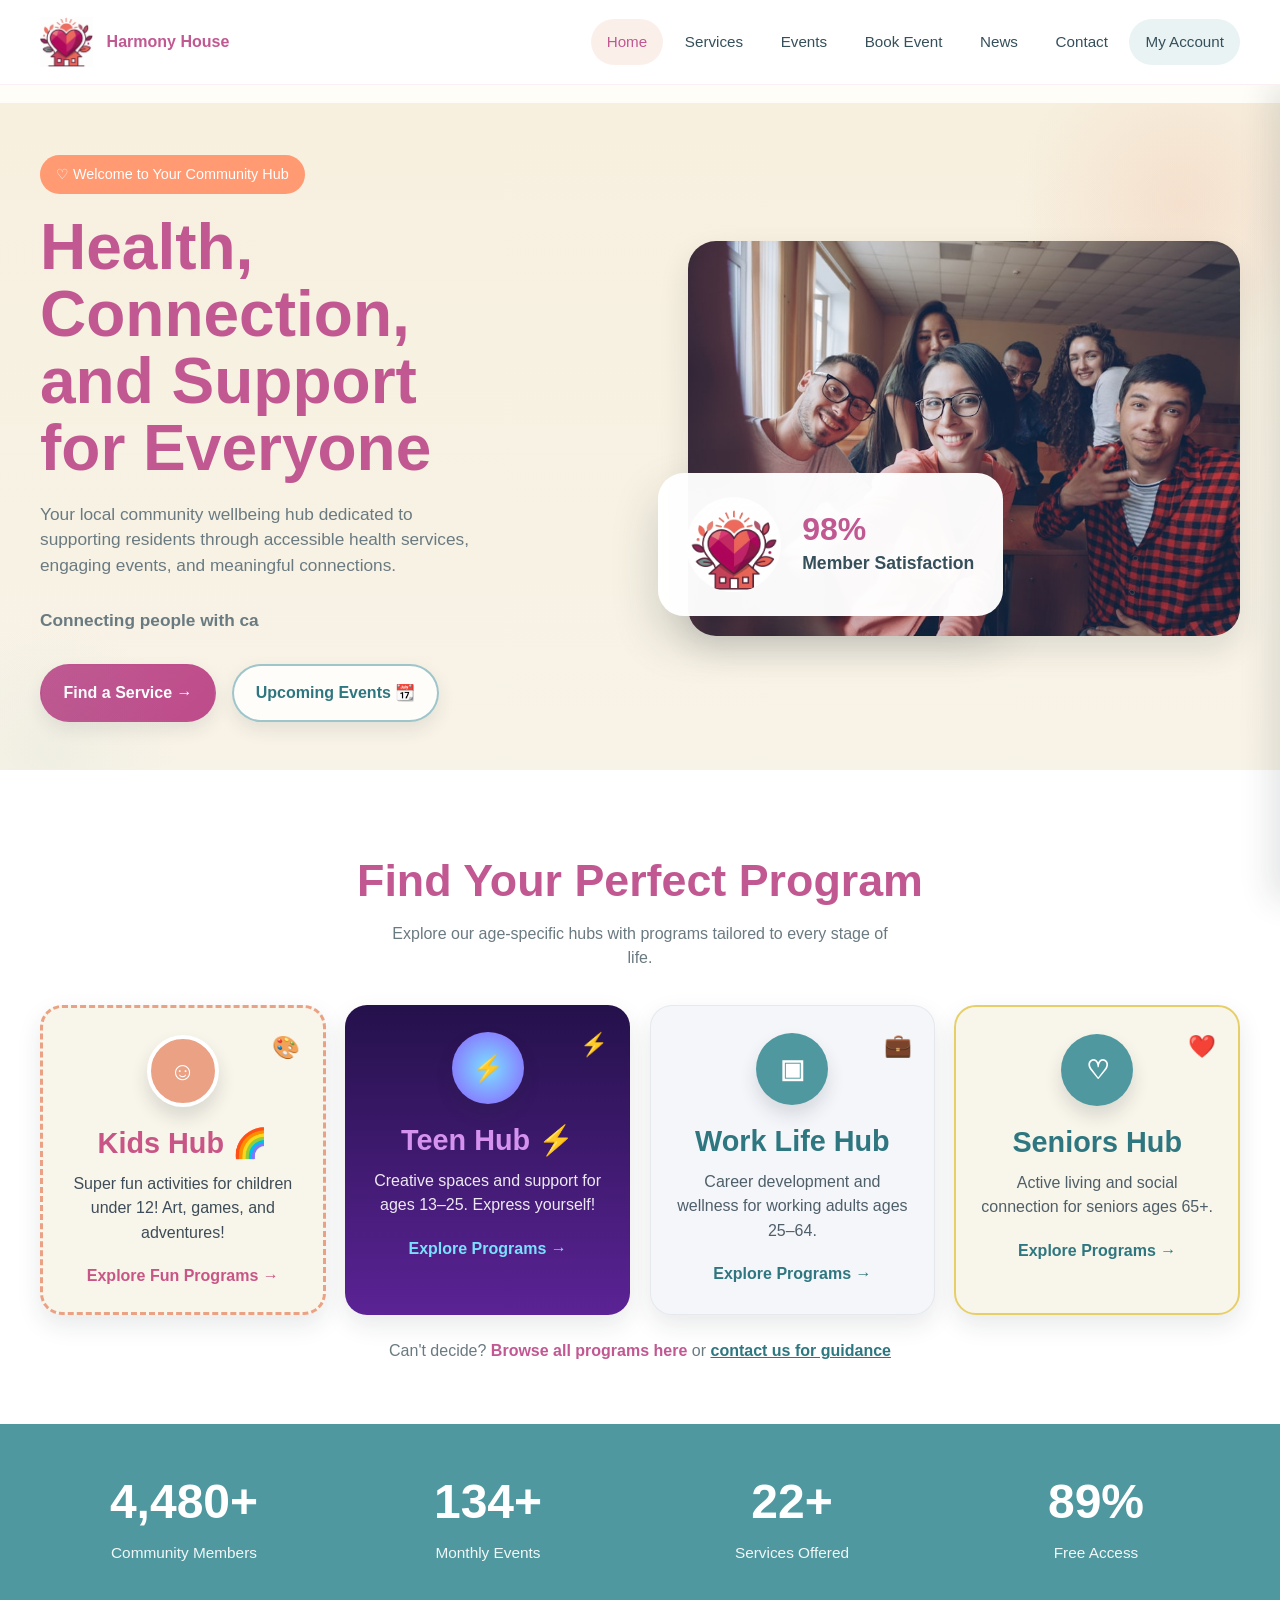
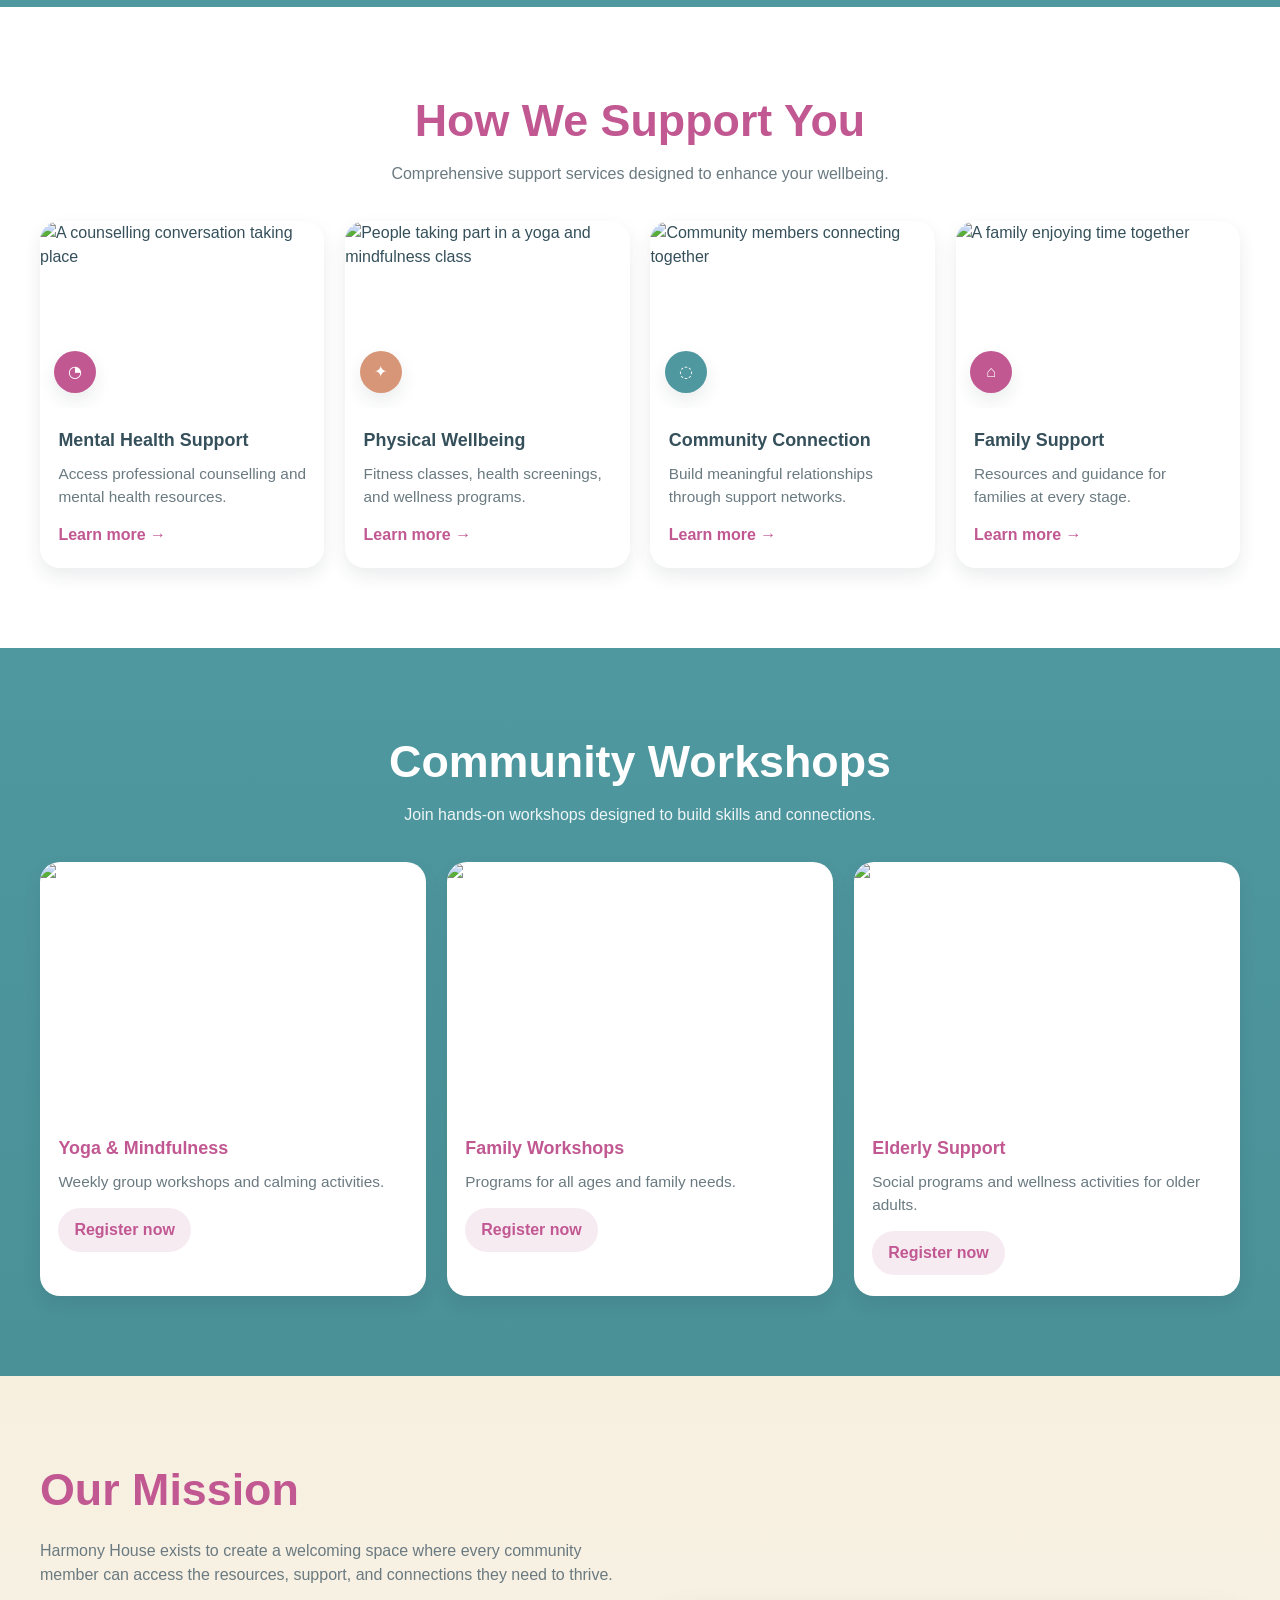
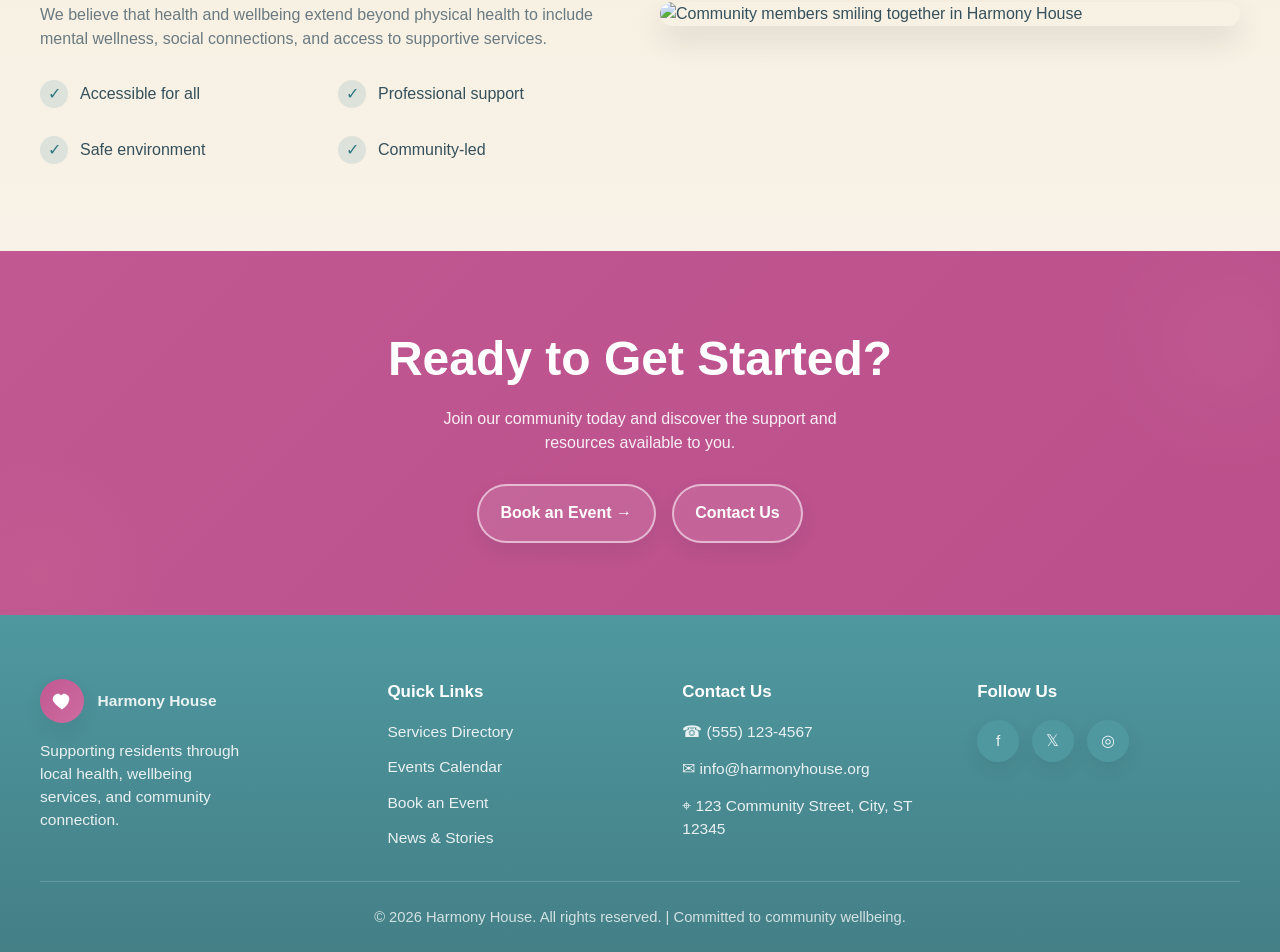
==== commit e2b06226: "Version 1.2" ====
--- a/index.html
+++ b/index.html
@@ -129,12 +129,12 @@
           </article>
 
           <article class="program-card adults-card reveal">
-            <a href="adults.html" aria-label="Explore Adults Hub">
+            <a href="adults.html" aria-label="Explore Work Life Hub">
               <div class="program-card-icon-wrap">
                 <span class="program-card-icon">▣</span>
                 <span class="program-card-corner">💼</span>
               </div>
-              <h3>Adults Hub</h3>
+              <h3>Work Life Hub</h3>
               <p>Career development and wellness for working adults ages 25–64.</p>
               <span class="program-link">Explore Programs →</span>
             </a>
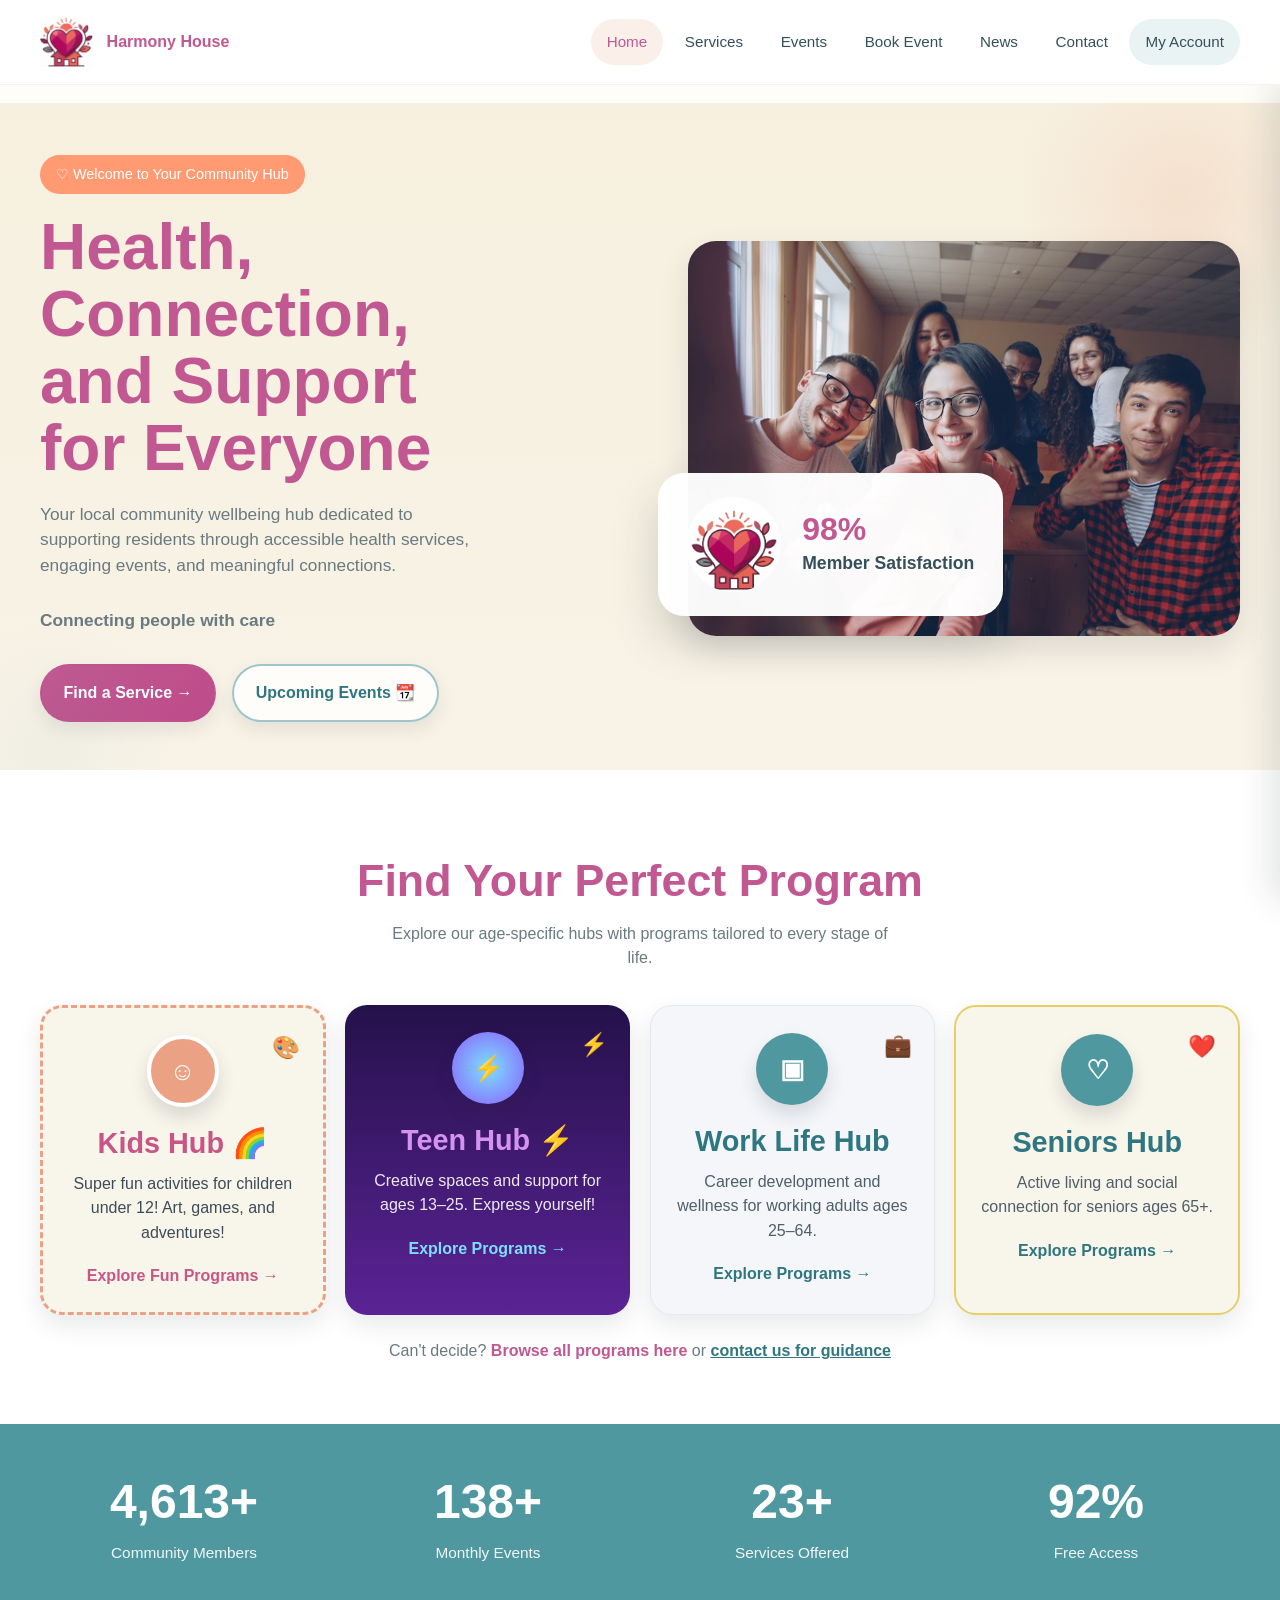
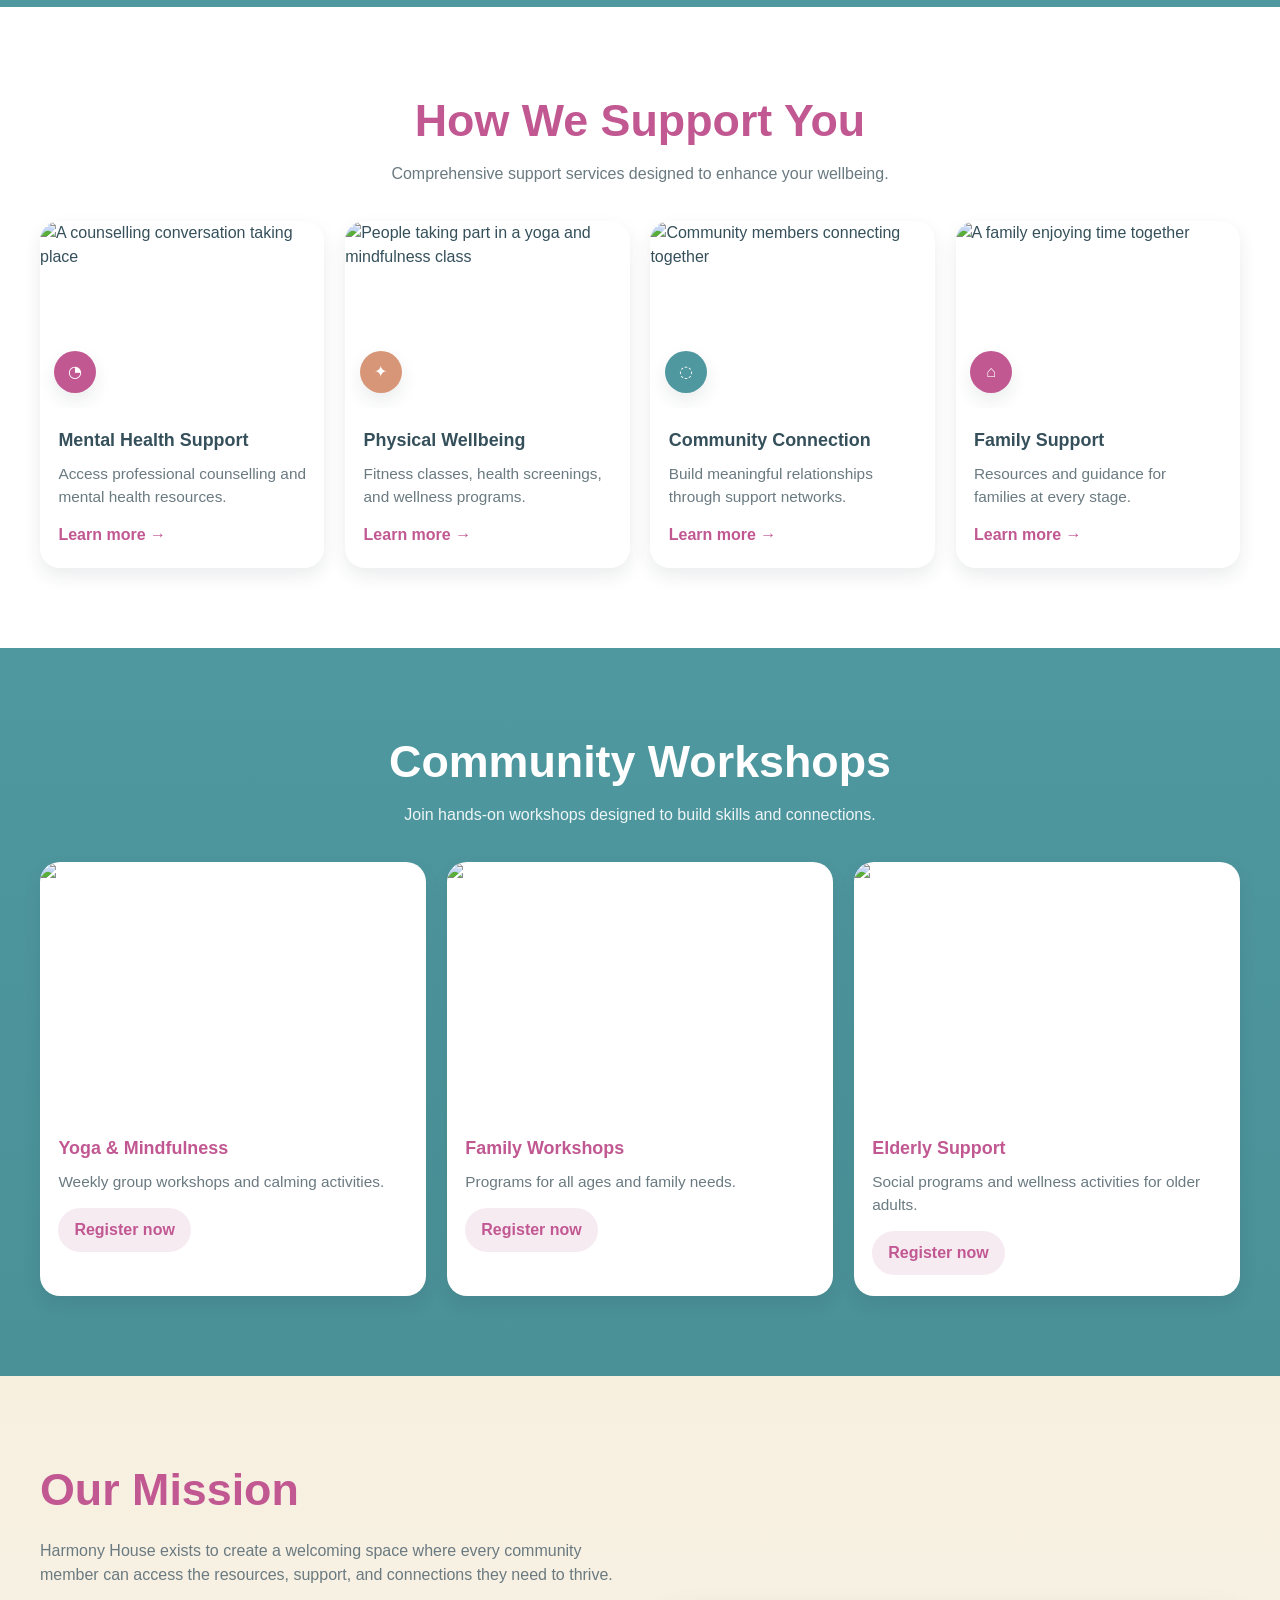
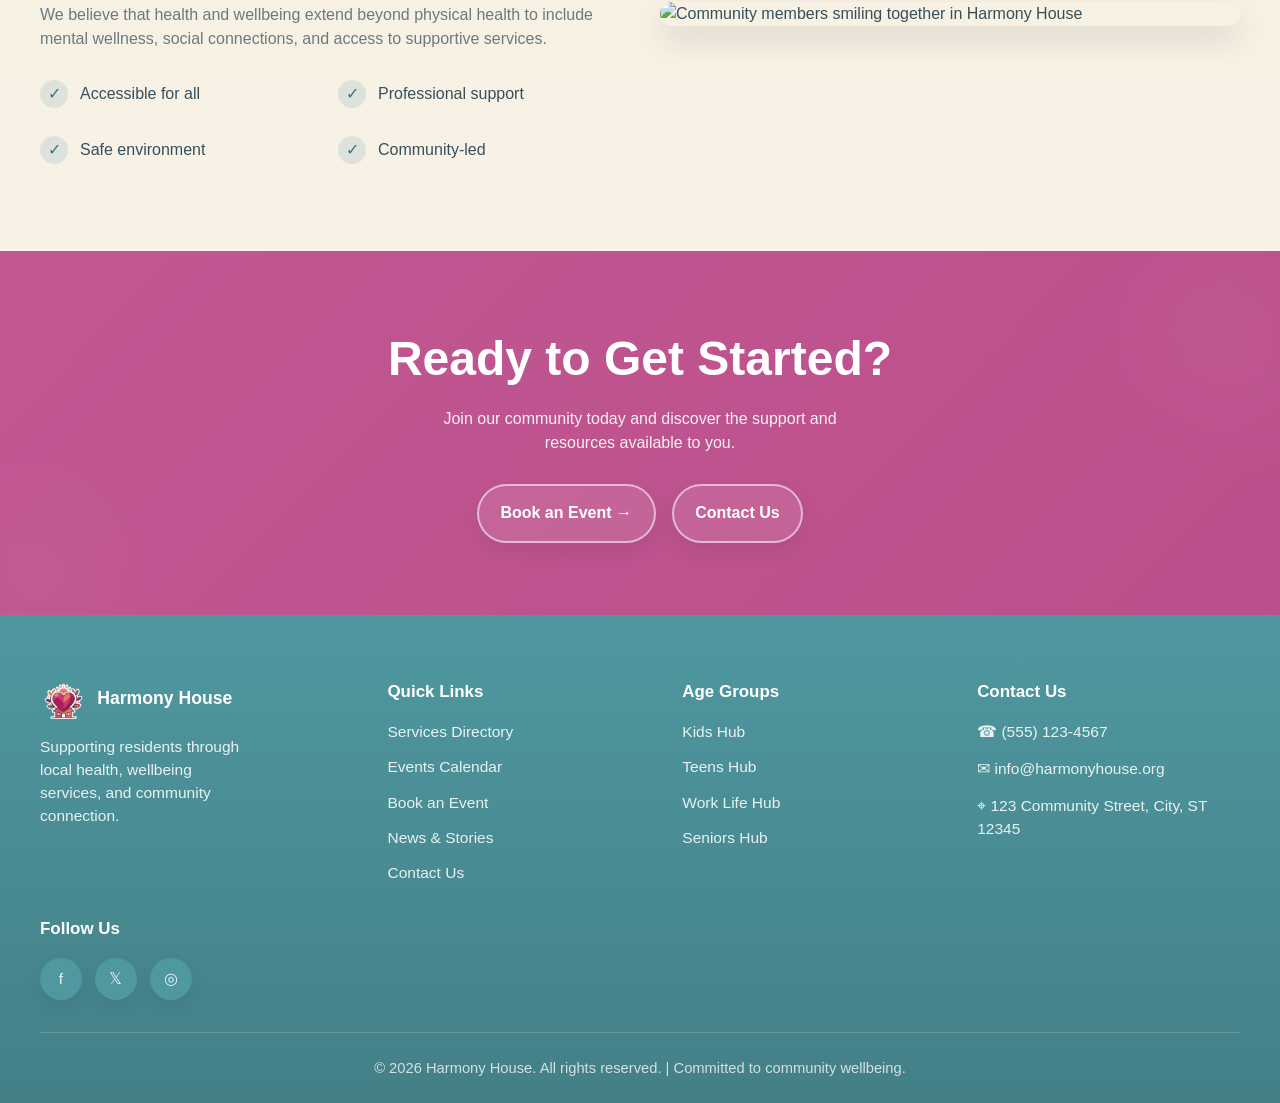
==== commit 9c539e46: "Version 1.4" ====
--- a/index.html
+++ b/index.html
@@ -331,15 +331,13 @@
     <div class="container">
       <div class="footer-grid">
         <div class="footer-col">
-          <a class="brand" href="index.html">
-            <span class="brand-logo" aria-hidden="true">
-              <svg viewBox="0 0 24 24" fill="currentColor">
-                <path d="M12 21s-6.716-4.283-9.192-8.26C.963 9.76 2.15 5.85 5.79 4.504c2.075-.769 4.086-.09 5.21 1.46 1.124-1.55 3.135-2.229 5.21-1.46 3.64 1.347 4.826 5.256 2.982 8.236C18.716 16.717 12 21 12 21z"/>
-              </svg>
-            </span>
-            <span>Harmony House</span>
-          </a>
-          <p style="margin-top: 1rem; max-width: 24ch;">Supporting residents through local health, wellbeing services, and community connection.</p>
+          <div class="footer-brand">
+            <img src="images/logo11.png" alt="Harmony House Logo" class="footer-logo">
+            <span class="footer-brand-text">Harmony House</span>
+          </div>
+          <p style="margin-top: 1rem; max-width: 24ch;">
+            Supporting residents through local health, wellbeing services, and community connection.
+          </p>
         </div>
 
         <div class="footer-col">
@@ -349,6 +347,17 @@
             <li><a href="events.html">Events Calendar</a></li>
             <li><a href="booking.html">Book an Event</a></li>
             <li><a href="news.html">News &amp; Stories</a></li>
+            <li><a href="contact.html">Contact Us</a></li>
+          </ul>
+        </div>
+
+        <div class="footer-col">
+          <h4>Age Groups</h4>
+          <ul>
+            <li><a href="kids.html">Kids Hub</a></li>
+            <li><a href="teens.html">Teens Hub</a></li>
+            <li><a href="adults.html">Work Life Hub</a></li>
+            <li><a href="seniors.html">Seniors Hub</a></li>
           </ul>
         </div>
 
--- a/css/style.css
+++ b/css/style.css
@@ -845,6 +845,23 @@
       font-size: 0.92rem;
     }
 
+    .footer-brand {
+      display: flex;
+      align-items: center;
+      gap: 10px;
+    }
+
+    .footer-logo {
+      height: 40px;
+      width: auto;
+    }
+
+    .footer-brand-text {
+      font-family: Arial, Helvetica, sans-serif;
+      font-weight: 700;
+      font-size: 1.1rem;
+    }
+
     .reveal {
       opacity: 0;
       transform: translateY(34px);
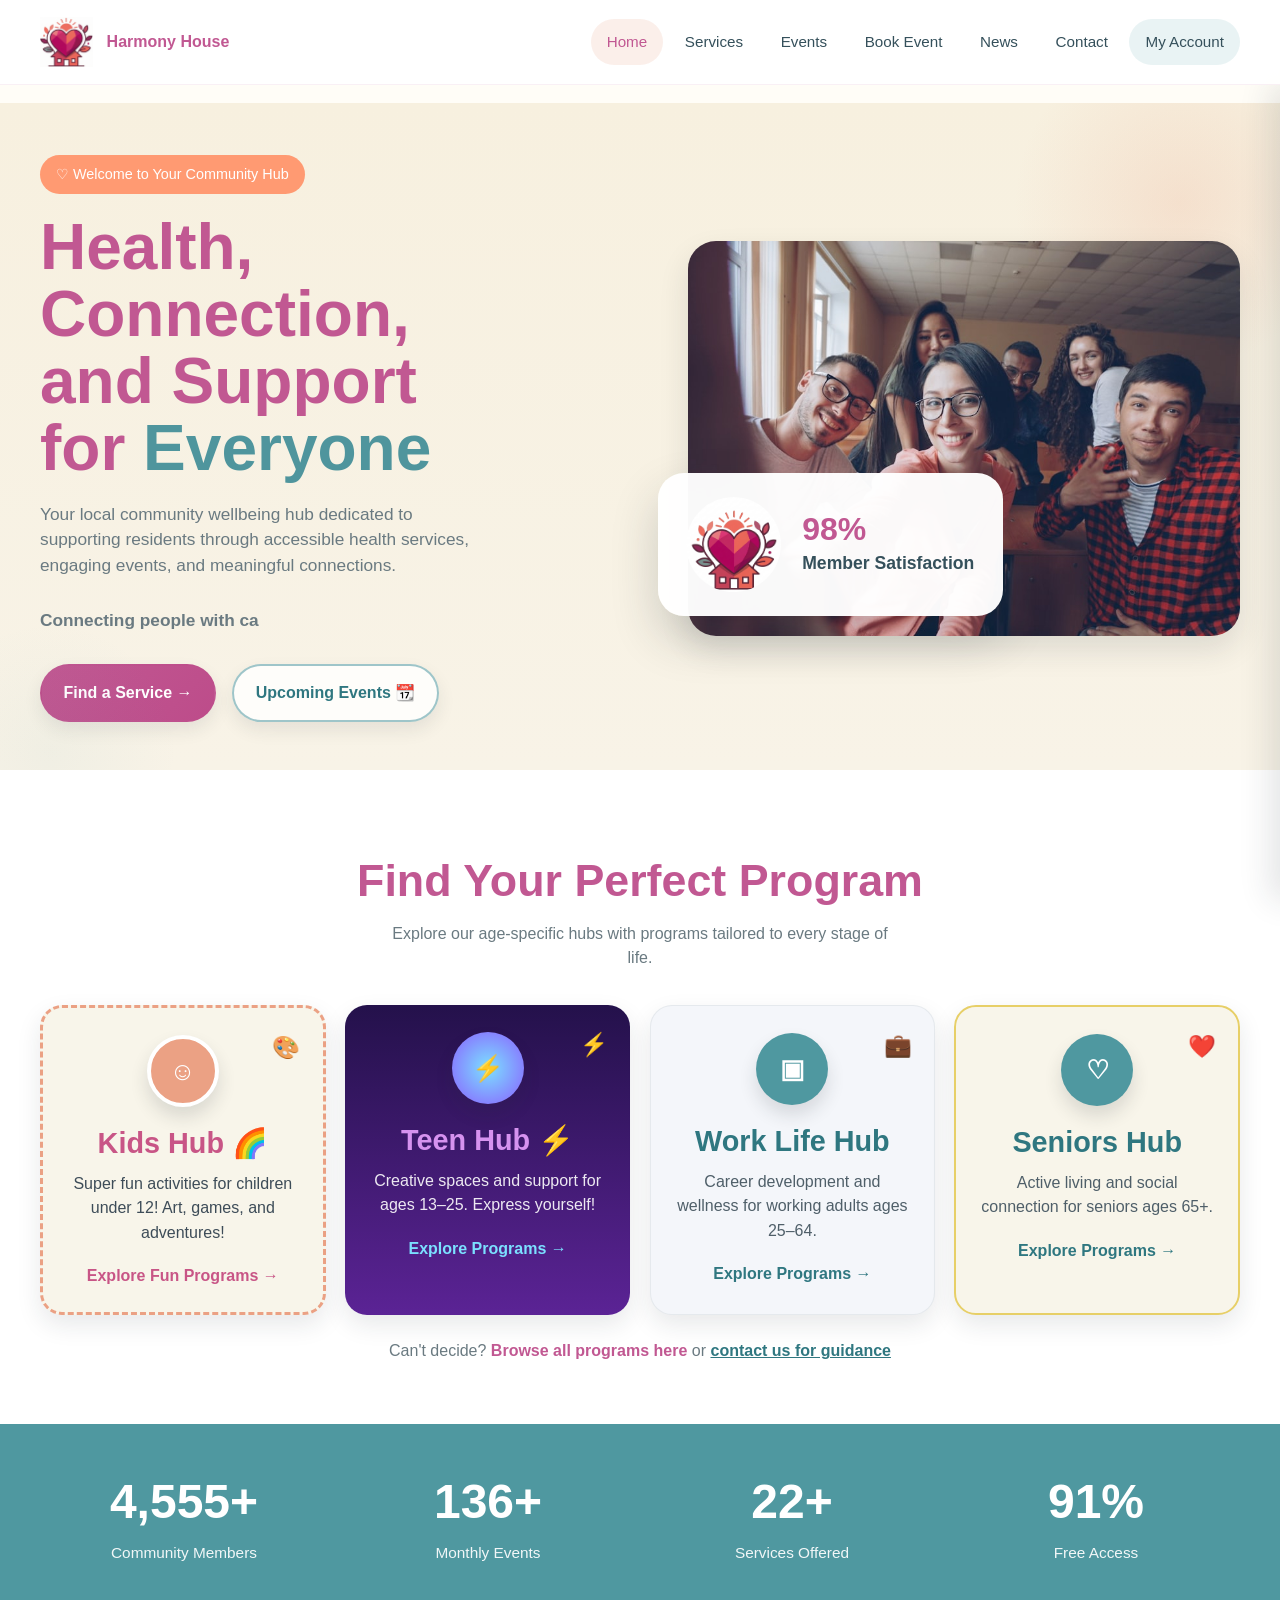
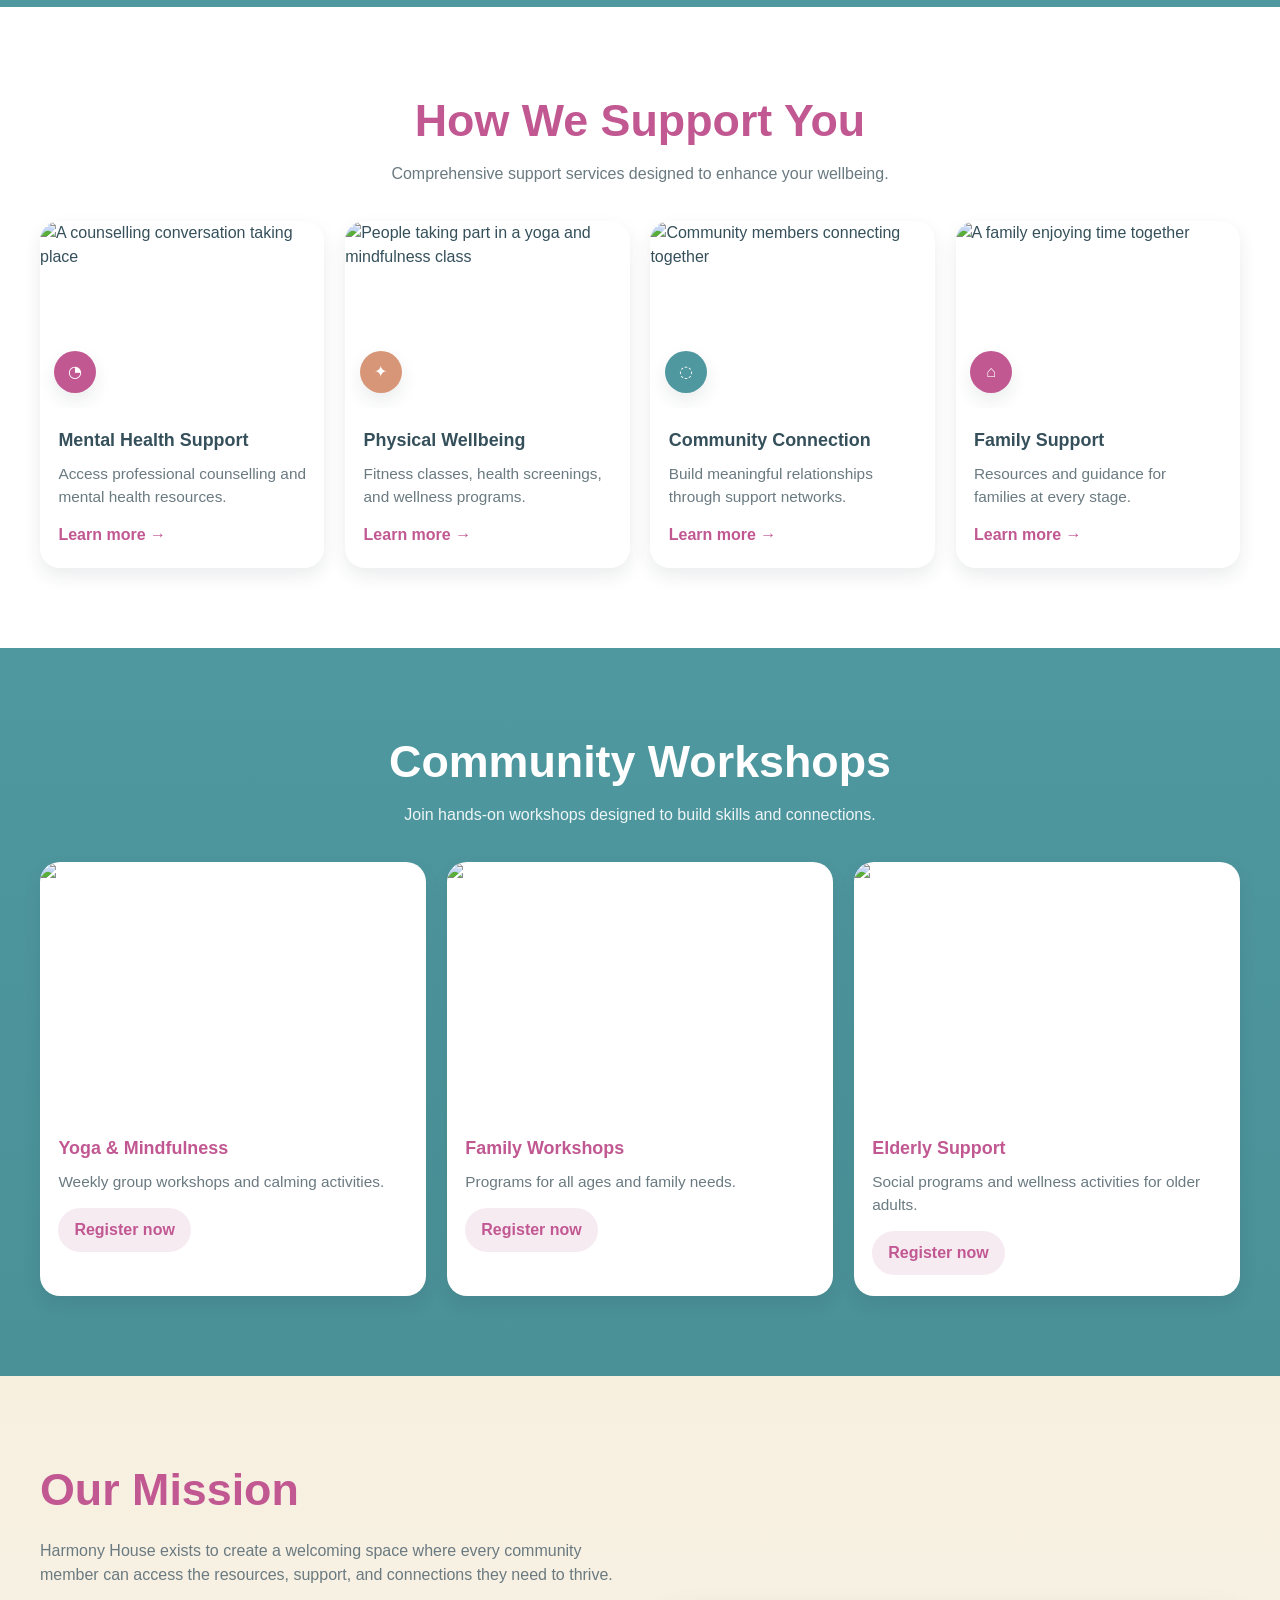
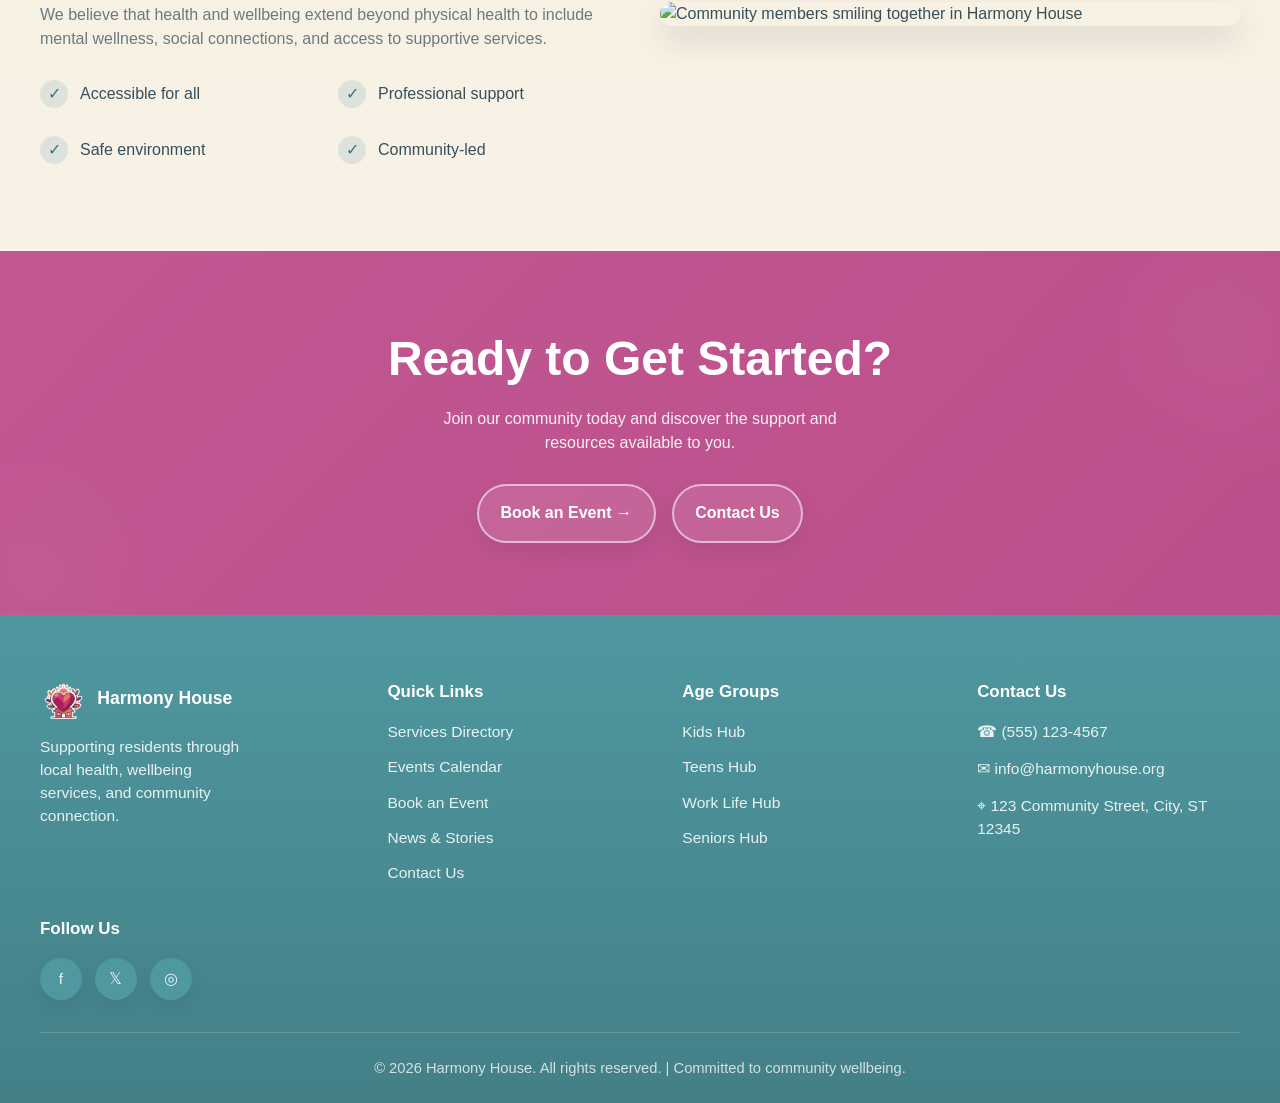
==== commit daf184f1: "Version 1.7" ====
--- a/index.html
+++ b/index.html
@@ -67,7 +67,7 @@
       <div class="container hero-grid">
         <div class="hero-copy reveal">
           <div class="eyebrow">♡ Welcome to Your Community Hub</div>
-          <h1>Health, Connection, and Support for Everyone</h1>
+          <h1>Health, Connection, and Support for <span class="highlight-word">Everyone</span></h1>
           <p>
             Your local community wellbeing hub dedicated to supporting residents through accessible health services,
             engaging events, and meaningful connections.
--- a/css/style.css
+++ b/css/style.css
@@ -110,6 +110,16 @@
       gap: 1rem;
     }
 
+    .highlight-word {
+      color: #4f959d;
+      animation: glow 2s ease-in-out infinite alternate;
+    }
+
+    @keyframes glow {
+      from { text-shadow: 0 0 5px rgba(79,149,157,0.3); }
+      to { text-shadow: 0 0 15px rgba(79,149,157,0.7); }
+    }
+
     .brand {
       display: inline-flex;
       align-items: center;
